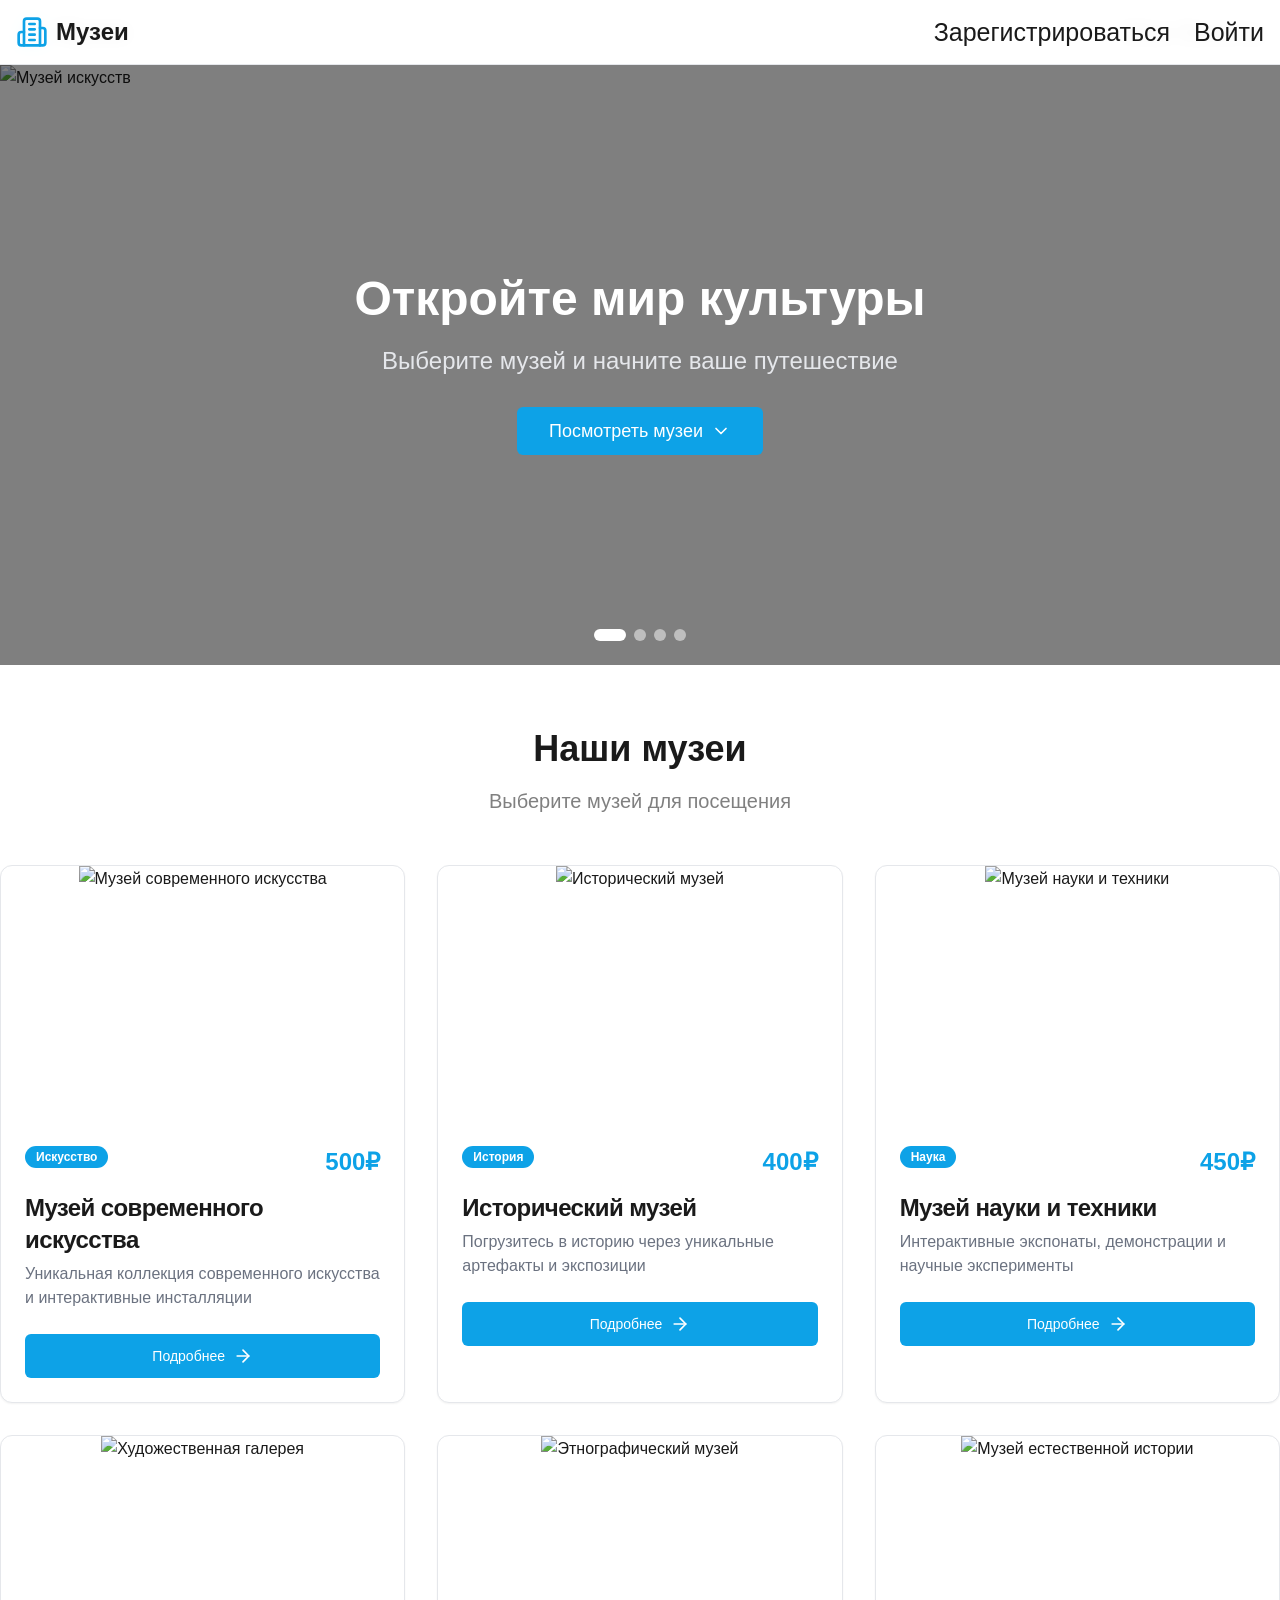
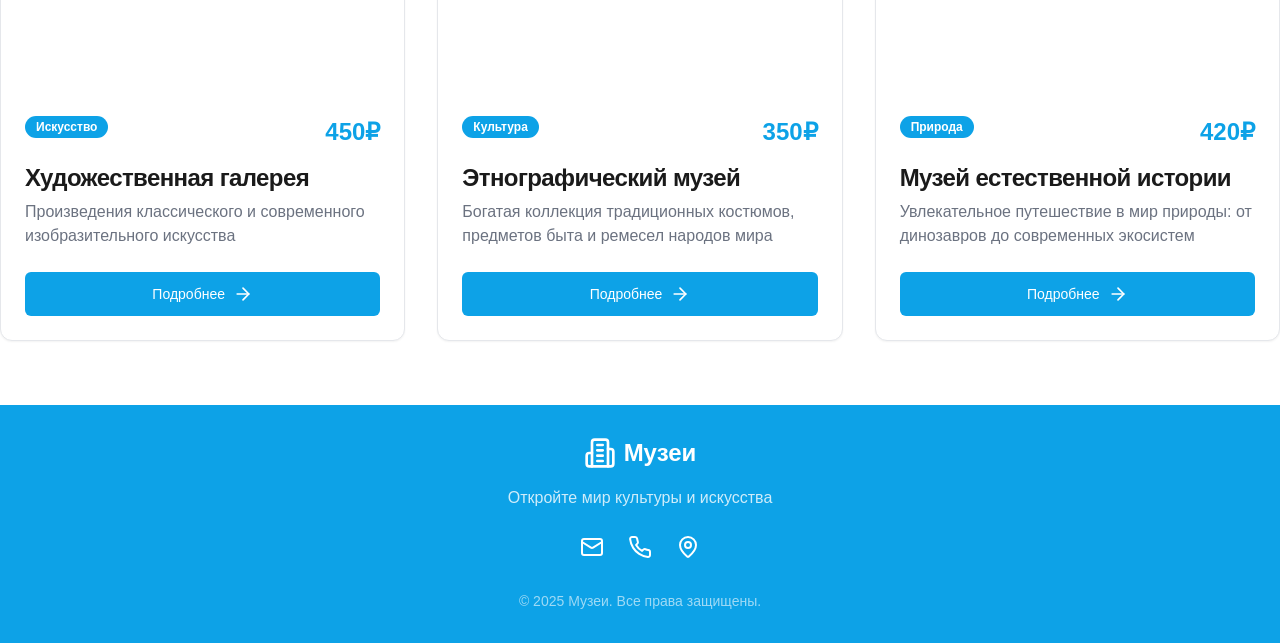
==== frontend/index.html @ 479afe8b "Initial commit - fresh start" ====
<!DOCTYPE html>
<html lang="ru">
<head>
    <meta charset="UTF-8">
    <meta name="viewport" content="width=device-width, initial-scale=1.0">
    <title>Музеи - Откройте мир культуры</title>
    <link rel="stylesheet" type="text/css" href="styles.css">
</head>
<body>
    <header>
        <div class="header-container">
            <div class="logo-container">
                <svg xmlns="http://www.w3.org/2000/svg" width="32" height="32" viewBox="0 0 24 24" fill="none" stroke="currentColor" stroke-width="2" stroke-linecap="round" stroke-linejoin="round" class="lucide lucide-building2 text-primary">
                    <path d="M6 22V4a2 2 0 0 1 2-2h8a2 2 0 0 1 2 2v18Z"></path>
                    <path d="M6 12H4a2 2 0 0 0-2 2v6a2 2 0 0 0 2 2h2"></path>
                    <path d="M18 9h2a2 2 0 0 1 2 2v9a2 2 0 0 1-2 2h-2"></path>
                    <path d="M10 6h4"></path>
                    <path d="M10 10h4"></path>
                    <path d="M10 14h4"></path>
                    <path d="M10 18h4"></path>
                </svg>
                <div class="text-2xl font-bold text-foreground">Музеи</div>
            </div>
            <nav>
                <a href="#" class="text-foreground hover:text-primary transition-colors" style="font-size: 25px;">Мои билеты</a>
            </nav>
        </div>
    </header>

    <header>
        <div class="header-container">
            <div class="logo-container">
                <svg xmlns="http://www.w3.org/2000/svg" width="32" height="32" viewBox="0 0 24 24" fill="none" stroke="currentColor" stroke-width="2" stroke-linecap="round" stroke-linejoin="round" class="lucide lucide-building2 text-primary">
                    <path d="M6 22V4a2 2 0 0 1 2-2h8a2 2 0 0 1 2 2v18Z"></path>
                    <path d="M6 12H4a2 2 0 0 0-2 2v6a2 2 0 0 0 2 2h2"></path>
                    <path d="M18 9h2a2 2 0 0 1 2 2v9a2 2 0 0 1-2 2h-2"></path>
                    <path d="M10 6h4"></path>
                    <path d="M10 10h4"></path>
                    <path d="M10 14h4"></path>
                    <path d="M10 18h4"></path>
                </svg>
                <div class="text-2xl font-bold text-foreground">Музеи</div>
            </div>
            <nav id="auth-nav">
                <a href="#" class="text-foreground hover:text-primary transition-colors" onclick="showAuthModal()" style="font-size: 25px;">Зарегистрироваться</a>
                <a href="#" class="text-foreground hover:text-primary transition-colors" onclick="showAuthModal()" style="font-size: 25px;">Войти</a>
            </nav>
                <nav id="user-nav" style="display: none;">
                <a href="#" class="text-foreground hover:text-primary transition-colors" onclick="showMyTickets()" style="font-size: 25px;">Мои билеты</a>
                <a href="#" class="text-foreground hover:text-primary transition-colors" onclick="logout()" style="font-size: 25px;">Выйти</a>
            </nav>
        </div>
    </header>

    <div id="auth-modal" class="modal">
        <div class="modal-content">
            <div class="auth-tabs">
                <button class="auth-tab active" onclick="switchAuthTab('login')">Войти</button>
                <button class="auth-tab" onclick="switchAuthTab('register')">Регистрация</button>
            </div>
            
            <div id="login-form">
                <div class="form-group">
                    <label>Логин</label>
                    <input type="text" id="login-username" placeholder="Введите ваш логин">
                </div>
                <div class="form-group">
                    <label>Пароль</label>
                    <input type="password" id="login-password" placeholder="Введите ваш пароль">
                </div>
                <div class="form-buttons">
                    <button class="inline-flex items-center justify-center gap-2 whitespace-nowrap font-medium ring-offset-background transition-colors focus-visible:outline-none focus-visible:ring-2 focus-visible:ring-ring focus-visible:ring-offset-2 disabled:pointer-events-none disabled:opacity-50 bg-primary text-primary-foreground hover:bg-primary/90 h-11 rounded-md px-8 w-full" onclick="login()">
                        Войти
                    </button>
                </div>
            </div>
            
            <div id="register-form" style="display: none;">
                <div class="form-group">
                    <label>Логин</label>
                    <input type="text" id="register-username" placeholder="Придумайте логин">
                </div>
                <div class="form-group">
                    <label>Пароль</label>
                    <input type="password" id="register-password" placeholder="Придумайте пароль">
                </div>
                <div class="form-group">
                    <label>Имя</label>
                    <input type="text" id="register-name" placeholder="Ваше имя">
                </div>
                <div class="form-group">
                    <label>Фамилия</label>
                    <input type="text" id="register-surname" placeholder="Ваша фамилия">
                </div>
                <div class="form-group">
                    <label>Телефон</label>
                    <input type="tel" id="register-phone" placeholder="+7 (XXX) XXX-XX-XX">
                </div>
                <div class="form-buttons">
                    <button class="inline-flex items-center justify-center gap-2 whitespace-nowrap font-medium ring-offset-background transition-colors focus-visible:outline-none focus-visible:ring-2 focus-visible:ring-ring focus-visible:ring-offset-2 disabled:pointer-events-none disabled:opacity-50 bg-primary text-primary-foreground hover:bg-primary/90 h-11 rounded-md px-8 w-full" onclick="register()">
                        Зарегистрироваться
                    </button>
                </div>
            </div>
        </div>
    </div>

    <div id="payment-modal" class="modal">
    <div class="modal-content">
        <h3 class="font-semibold tracking-tight text-2xl mb-4">Оплата билетов</h3>
        
        <div class="form-group">
            <label>Номер карты</label>
            <input type="text" id="card-number" placeholder="1234 5678 9012 3456" maxlength="19">
            <div class="field-hint">16 цифр без пробелов</div>
        </div>
        
        <div class="form-row">
            <div class="form-group">
                <label>Срок действия</label>
                <input type="text" id="card-expiry" placeholder="ММ/ГГ" maxlength="5">
                <div class="field-hint">ММ/ГГ</div>
            </div>
            <div class="form-group">
                <label>CVV</label>
                <input type="text" id="card-cvv" placeholder="123" maxlength="4">
                <div class="field-hint">3-4 цифры</div>
            </div>
        </div>
        
        <div class="form-group">
            <label>Имя владельца</label>
            <input type="text" id="card-holder" placeholder="IVAN IVANOV">
            <div class="field-hint">Как на карте</div>
        </div>
        
        
        <div class="form-buttons">
            <button class="payment-button primary" onclick="processPayment()">
            Оплатить <span id="total-price-payment"></span>
            </button>
            <button class="payment-button secondary" onclick="closePaymentModal()">
                Отмена
            </button>
        </div>
    </div>
</div>

<div id="my-tickets-section" class="museum-detail" style="display: none;">
    <div class="museum-detail-header">
        <div class="museum-detail-container">
            <button class="back-button" onclick="closeMyTickets()">
                <svg xmlns="http://www.w3.org/2000/svg" width="20" height="20" viewBox="0 0 24 24" fill="none" stroke="currentColor" stroke-width="2" stroke-linecap="round" stroke-linejoin="round" class="lucide lucide-arrow-left">
                    <path d="m12 19-7-7 7-7"></path>
                    <path d="M19 12H5"></path>
                </svg>
                Назад
            </button>
            <div class="logo-container">
                <svg xmlns="http://www.w3.org/2000/svg" width="32" height="32" viewBox="0 0 24 24" fill="none" stroke="currentColor" stroke-width="2" stroke-linecap="round" stroke-linejoin="round" class="lucide lucide-building2 text-primary">
                    <path d="M6 22V4a2 2 0 0 1 2-2h8a2 2 0 0 1 2 2v18Z"></path>
                    <path d="M6 12H4a2 2 0 0 0-2 2v6a2 2 0 0 0 2 2h2"></path>
                    <path d="M18 9h2a2 2 0 0 1 2 2v9a2 2 0 0 1-2 2h-2"></path>
                    <path d="M10 6h4"></path>
                    <path d="M10 10h4"></path>
                    <path d="M10 14h4"></path>
                    <path d="M10 18h4"></path>
                </svg>
                <div class="text-2xl font-bold text-foreground">Мои билеты</div>
            </div>
            <div style="width: 100px;"></div>
        </div>
    </div>

    <div class="museum-detail-content container">
    <div class="tickets-grid" id="tickets-grid">
    </div>
    
    <div id="no-tickets-message" class="no-tickets" style="display: none;">
        <div class="text-center py-12">
            <svg xmlns="http://www.w3.org/2000/svg" width="64" height="64" viewBox="0 0 24 24" fill="none" stroke="currentColor" stroke-width="1" stroke-linecap="round" stroke-linejoin="round" class="lucide lucide-ticket mx-auto mb-4 text-muted-foreground">
                <path d="M2 9a3 3 0 0 1 0 6v2a2 2 0 0 0 2 2h16a2 2 0 0 0 2-2v-2a3 3 0 0 1 0-6V7a2 2 0 0 0-2-2H4a2 2 0 0 0-2 2Z"></path>
                <path d="M13 5v2"></path>
                <path d="M13 17v2"></path>
                <path d="M13 11v2"></path>
            </svg>
            <h3 class="text-2xl font-bold text-muted-foreground mb-2">У вас пока нет билетов</h3>
            <p class="text-muted-foreground">Купите свой первый билет в разделе "Музеи"</p>
        </div>
    </div>
</div>
</div>

    <section class="hero-section">
        <div class="background-slider">
            <div class="slide active">
                <img src="https://cdn.poehali.dev/projects/7e7c7725-c77f-4448-88a5-a4f85ace8939/files/91a270d3-1185-489d-bbce-0e2a52ce896b.jpg" alt="Музей искусств">
            </div>
            <div class="slide">
                <img src="https://cdn.poehali.dev/projects/7e7c7725-c77f-4448-88a5-a4f85ace8939/files/629ca2c2-81fd-419a-b2e4-63185088c637.jpg" alt="Исторический музей">
            </div>
            <div class="slide">
                <img src="https://cdn.poehali.dev/projects/7e7c7725-c77f-4448-88a5-a4f85ace8939/files/0a851476-2d06-4639-94a8-e569a11c7574.jpg" alt="Музей науки">
            </div>
            <div class="slide">
                <img src="https://cdn.poehali.dev/projects/7e7c7725-c77f-4448-88a5-a4f85ace8939/files/08e35c00-8b7a-426c-8366-025fa7c26fa9.jpg" alt="Современное искусство">
            </div>
        </div>

        <div class="hero-content">
            <h1 class="text-5xl md:text-7xl font-bold mb-6">Откройте мир культуры</h1>
            <p class="text-xl md:text-2xl mb-8 text-gray-200">Выберите музей и начните ваше путешествие</p>
            <button class="inline-flex items-center justify-center gap-2 whitespace-nowrap font-medium ring-offset-background transition-colors focus-visible:outline-none focus-visible:ring-2 focus-visible:ring-ring focus-visible:ring-offset-2 disabled:pointer-events-none disabled:opacity-50 bg-primary text-primary-foreground hover:bg-primary/90 h-11 rounded-md text-lg px-8 py-6">
                Посмотреть музеи
                <svg xmlns="http://www.w3.org/2000/svg" width="20" height="20" viewBox="0 0 24 24" fill="none" stroke="currentColor" stroke-width="2" stroke-linecap="round" stroke-linejoin="round" class="lucide lucide-chevron-down ml-2">
                    <path d="m6 9 6 6 6-6"></path>
                </svg>
            </button>
        </div>

        <div class="slider-indicators">
            <button class="active" aria-label="Фото 1"></button>
            <button aria-label="Фото 2"></button>
            <button aria-label="Фото 3"></button>
            <button aria-label="Фото 4"></button>
        </div>
    </section>

    <section class="museums-section container">
        <h2 class="text-4xl md:text-5xl font-bold mb-4">Наши музеи</h2>
        <p style="text-align: center; font-size: 20px; color: gray;">Выберите музей для посещения</p>
        
        <div class="grid md:grid-cols-2 lg:grid-cols-3 gap-8">
            <div class="rounded-lg border bg-card text-card-foreground shadow-sm overflow-hidden hover:shadow-2xl transition-all duration-300 hover:-translate-y-2 animate-scale-in cursor-pointer" style="animation-delay: 0s;">
                <div class="card-image-container">
                    <img src="https://cdn.poehali.dev/projects/7e7c7725-c77f-4448-88a5-a4f85ace8939/files/91a270d3-1185-489d-bbce-0e2a52ce896b.jpg" alt="Музей современного искусства" class="card-image hover:scale-110">
                </div>
                <div class="flex flex-col space-y-1.5 p-6 card-content">
                    <div class="flex items-start justify-between mb-2">
                        <div class="inline-flex items-center rounded-full border px-2.5 py-0.5 text-xs font-semibold transition-colors focus:outline-none focus:ring-2 focus:ring-ring focus:ring-offset-2 border-transparent category-tag">Искусство</div>
                        <span class="text-2xl font-bold text-primary">500₽</span>
                    </div>
                    <h3 class="font-semibold tracking-tight text-2xl">Музей современного искусства</h3>
                    <p class="text-muted-foreground text-base">Уникальная коллекция современного искусства и интерактивные инсталляции</p>
                </div>
                <div class="flex items-center p-6 pt-0">
                    <button class="inline-flex items-center justify-center gap-2 whitespace-nowrap text-sm font-medium ring-offset-background transition-colors focus-visible:outline-none focus-visible:ring-2 focus-visible:ring-ring focus-visible:ring-offset-2 disabled:pointer-events-none disabled:opacity-50 bg-primary text-primary-foreground hover:bg-primary/90 h-11 rounded-md px-8 w-full" onclick="openMuseumDetail('modern-art')">
                        Подробнее
                        <svg xmlns="http://www.w3.org/2000/svg" width="20" height="20" viewBox="0 0 24 24" fill="none" stroke="currentColor" stroke-width="2" stroke-linecap="round" stroke-linejoin="round" class="lucide lucide-arrow-right ml-2">
                            <path d="M5 12h14"></path>
                            <path d="m12 5 7 7-7 7"></path>
                        </svg>
                    </button>
                </div>
            </div>
            
            <div class="rounded-lg border bg-card text-card-foreground shadow-sm overflow-hidden hover:shadow-2xl transition-all duration-300 hover:-translate-y-2 animate-scale-in cursor-pointer" style="animation-delay: 0.1s;">
                <div class="card-image-container">
                    <img src="https://cdn.poehali.dev/projects/7e7c7725-c77f-4448-88a5-a4f85ace8939/files/629ca2c2-81fd-419a-b2e4-63185088c637.jpg" alt="Исторический музей" class="card-image hover:scale-110">
                </div>
                <div class="flex flex-col space-y-1.5 p-6 card-content">
                    <div class="flex items-start justify-between mb-2">
                        <div class="inline-flex items-center rounded-full border px-2.5 py-0.5 text-xs font-semibold transition-colors focus:outline-none focus:ring-2 focus:ring-ring focus:ring-offset-2 border-transparent category-tag">История</div>
                        <span class="text-2xl font-bold text-primary">400₽</span>
                    </div>
                    <h3 class="font-semibold tracking-tight text-2xl">Исторический музей</h3>
                    <p class="text-muted-foreground text-base">Погрузитесь в историю через уникальные артефакты и экспозиции</p>
                </div>
                <div class="flex items-center p-6 pt-0">
                    <button class="inline-flex items-center justify-center gap-2 whitespace-nowrap text-sm font-medium ring-offset-background transition-colors focus-visible:outline-none focus-visible:ring-2 focus-visible:ring-ring focus-visible:ring-offset-2 disabled:pointer-events-none disabled:opacity-50 bg-primary text-primary-foreground hover:bg-primary/90 h-11 rounded-md px-8 w-full" onclick="openMuseumDetail('history')">
                        Подробнее
                        <svg xmlns="http://www.w3.org/2000/svg" width="20" height="20" viewBox="0 0 24 24" fill="none" stroke="currentColor" stroke-width="2" stroke-linecap="round" stroke-linejoin="round" class="lucide lucide-arrow-right ml-2">
                            <path d="M5 12h14"></path>
                            <path d="m12 5 7 7-7 7"></path>
                        </svg>
                    </button>
                </div>
            </div>
            
            <div class="rounded-lg border bg-card text-card-foreground shadow-sm overflow-hidden hover:shadow-2xl transition-all duration-300 hover:-translate-y-2 animate-scale-in cursor-pointer" style="animation-delay: 0.2s;">
                <div class="card-image-container">
                    <img src="https://cdn.poehali.dev/projects/7e7c7725-c77f-4448-88a5-a4f85ace8939/files/0a851476-2d06-4639-94a8-e569a11c7574.jpg" alt="Музей науки и техники" class="card-image hover:scale-110">
                </div>
                <div class="flex flex-col space-y-1.5 p-6 card-content">
                    <div class="flex items-start justify-between mb-2">
                        <div class="inline-flex items-center rounded-full border px-2.5 py-0.5 text-xs font-semibold transition-colors focus:outline-none focus:ring-2 focus:ring-ring focus:ring-offset-2 border-transparent category-tag">Наука</div>
                        <span class="text-2xl font-bold text-primary">450₽</span>
                    </div>
                    <h3 class="font-semibold tracking-tight text-2xl">Музей науки и техники</h3>
                    <p class="text-muted-foreground text-base">Интерактивные экспонаты, демонстрации и научные эксперименты</p>
                </div>
                <div class="flex items-center p-6 pt-0">
                    <button class="inline-flex items-center justify-center gap-2 whitespace-nowrap text-sm font-medium ring-offset-background transition-colors focus-visible:outline-none focus-visible:ring-2 focus-visible:ring-ring focus-visible:ring-offset-2 disabled:pointer-events-none disabled:opacity-50 bg-primary text-primary-foreground hover:bg-primary/90 h-11 rounded-md px-8 w-full" onclick="openMuseumDetail('science')">
                        Подробнее
                        <svg xmlns="http://www.w3.org/2000/svg" width="20" height="20" viewBox="0 0 24 24" fill="none" stroke="currentColor" stroke-width="2" stroke-linecap="round" stroke-linejoin="round" class="lucide lucide-arrow-right ml-2">
                            <path d="M5 12h14"></path>
                            <path d="m12 5 7 7-7 7"></path>
                        </svg>
                    </button>
                </div>
            </div>

            <div class="rounded-lg border bg-card text-card-foreground shadow-sm overflow-hidden hover:shadow-2xl transition-all duration-300 hover:-translate-y-2 animate-scale-in cursor-pointer" style="animation-delay: 0.3s;">
                <div class="card-image-container">
                    <img src="https://cdn.poehali.dev/projects/7e7c7725-c77f-4448-88a5-a4f85ace8939/files/08e35c00-8b7a-426c-8366-025fa7c26fa9.jpg" alt="Художественная галерея" class="card-image hover:scale-110">
                </div>
                <div class="flex flex-col space-y-1.5 p-6 card-content">
                    <div class="flex items-start justify-between mb-2">
                        <div class="inline-flex items-center rounded-full border px-2.5 py-0.5 text-xs font-semibold transition-colors focus:outline-none focus:ring-2 focus:ring-ring focus:ring-offset-2 border-transparent category-tag">Искусство</div>
                        <span class="text-2xl font-bold text-primary">450₽</span>
                    </div>
                    <h3 class="font-semibold tracking-tight text-2xl">Художественная галерея</h3>
                    <p class="text-muted-foreground text-base">Произведения классического и современного изобразительного искусства</p>
                </div>
                <div class="flex items-center p-6 pt-0">
                    <button class="inline-flex items-center justify-center gap-2 whitespace-nowrap text-sm font-medium ring-offset-background transition-colors focus-visible:outline-none focus-visible:ring-2 focus-visible:ring-ring focus-visible:ring-offset-2 disabled:pointer-events-none disabled:opacity-50 bg-primary text-primary-foreground hover:bg-primary/90 h-11 rounded-md px-8 w-full" onclick="openMuseumDetail('gallery')">
                        Подробнее
                        <svg xmlns="http://www.w3.org/2000/svg" width="20" height="20" viewBox="0 0 24 24" fill="none" stroke="currentColor" stroke-width="2" stroke-linecap="round" stroke-linejoin="round" class="lucide lucide-arrow-right ml-2">
                            <path d="M5 12h14"></path>
                            <path d="m12 5 7 7-7 7"></path>
                        </svg>
                    </button>
                </div>
            </div>

            <div class="rounded-lg border bg-card text-card-foreground shadow-sm overflow-hidden hover:shadow-2xl transition-all duration-300 hover:-translate-y-2 animate-scale-in cursor-pointer" style="animation-delay: 0.4s;">
                <div class="card-image-container">
                    <img src="https://pic.rutubelist.ru/video/b7/80/b7804ad78dd2c46d504049c74436f862.jpg" alt="Этнографический музей" class="card-image hover:scale-110">
                </div>
                <div class="flex flex-col space-y-1.5 p-6 card-content">
                    <div class="flex items-start justify-between mb-2">
                        <div class="inline-flex items-center rounded-full border px-2.5 py-0.5 text-xs font-semibold transition-colors focus:outline-none focus:ring-2 focus:ring-ring focus:ring-offset-2 border-transparent category-tag">Культура</div>
                        <span class="text-2xl font-bold text-primary">350₽</span>
                    </div>
                    <h3 class="font-semibold tracking-tight text-2xl">Этнографический музей</h3>
                    <p class="text-muted-foreground text-base">Богатая коллекция традиционных костюмов, предметов быта и ремесел народов мира</p>
                </div>
                <div class="flex items-center p-6 pt-0">
                    <button class="inline-flex items-center justify-center gap-2 whitespace-nowrap text-sm font-medium ring-offset-background transition-colors focus-visible:outline-none focus-visible:ring-2 focus-visible:ring-ring focus-visible:ring-offset-2 disabled:pointer-events-none disabled:opacity-50 bg-primary text-primary-foreground hover:bg-primary/90 h-11 rounded-md px-8 w-full" onclick="openMuseumDetail('ethno')">
                        Подробнее
                        <svg xmlns="http://www.w3.org/2000/svg" width="20" height="20" viewBox="0 0 24 24" fill="none" stroke="currentColor" stroke-width="2" stroke-linecap="round" stroke-linejoin="round" class="lucide lucide-arrow-right ml-2">
                            <path d="M5 12h14"></path>
                            <path d="m12 5 7 7-7 7"></path>
                        </svg>
                    </button>
                </div>
            </div>

            <div class="rounded-lg border bg-card text-card-foreground shadow-sm overflow-hidden hover:shadow-2xl transition-all duration-300 hover:-translate-y-2 animate-scale-in cursor-pointer" style="animation-delay: 0.5s;">
                <div class="card-image-container">
                    <img src="https://res.klook.com/image/upload/c_fill,w_627,h_470/q_80/w_80,x_15,y_15,g_south_west,l_Klook_water_br_trans_yhcmh3/activities/bjwgmtlezhj76wkid5lq.jpg" alt="Музей естественной истории" class="card-image hover:scale-110">
                </div>
                <div class="flex flex-col space-y-1.5 p-6 card-content">
                    <div class="flex items-start justify-between mb-2">
                        <div class="inline-flex items-center rounded-full border px-2.5 py-0.5 text-xs font-semibold transition-colors focus:outline-none focus:ring-2 focus:ring-ring focus:ring-offset-2 border-transparent category-tag">Природа</div>
                        <span class="text-2xl font-bold text-primary">420₽</span>
                    </div>
                    <h3 class="font-semibold tracking-tight text-2xl">Музей естественной истории</h3>
                    <p class="text-muted-foreground text-base">Увлекательное путешествие в мир природы: от динозавров до современных экосистем</p>
                </div>
                <div class="flex items-center p-6 pt-0">
                    <button class="inline-flex items-center justify-center gap-2 whitespace-nowrap text-sm font-medium ring-offset-background transition-colors focus-visible:outline-none focus-visible:ring-2 focus-visible:ring-ring focus-visible:ring-offset-2 disabled:pointer-events-none disabled:opacity-50 bg-primary text-primary-foreground hover:bg-primary/90 h-11 rounded-md px-8 w-full" onclick="openMuseumDetail('nature')">
                        Подробнее
                        <svg xmlns="http://www.w3.org/2000/svg" width="20" height="20" viewBox="0 0 24 24" fill="none" stroke="currentColor" stroke-width="2" stroke-linecap="round" stroke-linejoin="round" class="lucide lucide-arrow-right ml-2">
                            <path d="M5 12h14"></path>
                            <path d="m12 5 7 7-7 7"></path>
                        </svg>
                    </button>
                </div>
            </div>
        </div>
    </section>

    <footer class="bg-primary text-white py-12">
        <div class="container mx-auto px-4 text-center">
            <div class="flex items-center justify-center gap-2 mb-4">
                <svg xmlns="http://www.w3.org/2000/svg" width="32" height="32" viewBox="0 0 24 24" fill="none" stroke="currentColor" stroke-width="2" stroke-linecap="round" stroke-linejoin="round" class="lucide lucide-building2">
                    <path d="M6 22V4a2 2 0 0 1 2-2h8a2 2 0 0 1 2 2v18Z"></path>
                    <path d="M6 12H4a2 2 0 0 0-2 2v6a2 2 0 0 0 2 2h2"></path>
                    <path d="M18 9h2a2 2 0 0 1 2 2v9a2 2 0 0 1-2 2h-2"></path>
                    <path d="M10 6h4"></path>
                    <path d="M10 10h4"></path>
                    <path d="M10 14h4"></path>
                    <path d="M10 18h4"></path>
                </svg>
                <h3 class="text-2xl font-bold">Музеи</h3>
            </div>
            <p class="text-white/80 mb-6">Откройте мир культуры и искусства</p>
            <div class="flex justify-center gap-6">
                <svg xmlns="http://www.w3.org/2000/svg" width="24" height="24" viewBox="0 0 24 24" fill="none" stroke="currentColor" stroke-width="2" stroke-linecap="round" stroke-linejoin="round" class="lucide lucide-mail cursor-pointer hover:text-white transition-colors">
                    <rect width="20" height="16" x="2" y="4" rx="2"></rect>
                    <path d="m22 7-8.97 5.7a1.94 1.94 0 0 1-2.06 0L2 7"></path>
                </svg>
                <svg xmlns="http://www.w3.org/2000/svg" width="24" height="24" viewBox="0 0 24 24" fill="none" stroke="currentColor" stroke-width="2" stroke-linecap="round" stroke-linejoin="round" class="lucide lucide-phone cursor-pointer hover:text-white transition-colors">
                    <path d="M22 16.92v3a2 2 0 0 1-2.18 2 19.79 19.79 0 0 1-8.63-3.07 19.5 19.5 0 0 1-6-6 19.79 19.79 0 0 1-3.07-8.67A2 2 0 0 1 4.11 2h3a2 2 0 0 1 2 1.72 12.84 12.84 0 0 0 .7 2.81 2 2 0 0 1-.45 2.11L8.09 9.91a16 16 0 0 0 6 6l1.27-1.27a2 2 0 0 1 2.11-.45 12.84 12.84 0 0 0 2.81.7A2 2 0 0 1 22 16.92z"></path>
                </svg>
                <svg xmlns="http://www.w3.org/2000/svg" width="24" height="24" viewBox="0 0 24 24" fill="none" stroke="currentColor" stroke-width="2" stroke-linecap="round" stroke-linejoin="round" class="lucide lucide-map-pin cursor-pointer hover:text-white transition-colors">
                    <path d="M20 10c0 4.993-5.539 10.193-7.399 11.799a1 1 0 0 1-1.202 0C9.539 20.193 4 14.993 4 10a8 8 0 0 1 16 0"></path>
                    <circle cx="12" cy="10" r="3"></circle>
                </svg>
            </div>
            <p class="mt-8 text-sm text-white/60">© 2025 Музеи. Все права защищены.</p>
        </div>
    </footer>

    <div id="museum-detail" class="museum-detail">
        <div class="museum-detail-header">
            <div class="museum-detail-container">
                <button class="back-button" onclick="closeMuseumDetail()">
                    <svg xmlns="http://www.w3.org/2000/svg" width="20" height="20" viewBox="0 0 24 24" fill="none" stroke="currentColor" stroke-width="2" stroke-linecap="round" stroke-linejoin="round" class="lucide lucide-arrow-left">
                        <path d="m12 19-7-7 7-7"></path>
                        <path d="M19 12H5"></path>
                    </svg>
                    Назад
                </button>
                <div class="logo-container">
                    <svg xmlns="http://www.w3.org/2000/svg" width="32" height="32" viewBox="0 0 24 24" fill="none" stroke="currentColor" stroke-width="2" stroke-linecap="round" stroke-linejoin="round" class="lucide lucide-building2 text-primary">
                        <path d="M6 22V4a2 2 0 0 1 2-2h8a2 2 0 0 1 2 2v18Z"></path>
                        <path d="M6 12H4a2 2 0 0 0-2 2v6a2 2 0 0 0 2 2h2"></path>
                        <path d="M18 9h2a2 2 0 0 1 2 2v9a2 2 0 0 1-2 2h-2"></path>
                        <path d="M10 6h4"></path>
                        <path d="M10 10h4"></path>
                        <path d="M10 14h4"></path>
                        <path d="M10 18h4"></path>
                    </svg>
                    <div class="text-2xl font-bold text-foreground">Музеи</div>
                </div>
                <div style="width: 100px;"></div>
            </div>
        </div>

        <div class="museum-detail-content container">
            <div class="museum-layout">
                <div class="gallery-container">
                    <div class="main-image-container">
                        <img src="https://cdn.poehali.dev/projects/7e7c7725-c77f-4448-88a5-a4f85ace8939/files/91a270d3-1185-489d-bbce-0e2a52ce896b.jpg" alt="Главное изображение музея" class="main-image" id="main-image">
                        
                        <button class="gallery-nav gallery-prev" onclick="prevImage()">
                            <svg xmlns="http://www.w3.org/2000/svg" width="24" height="24" viewBox="0 0 24 24" fill="none" stroke="currentColor" stroke-width="2" stroke-linecap="round" stroke-linejoin="round" class="lucide lucide-chevron-left">
                                <path d="m15 18-6-6 6-6"></path>
                            </svg>
                        </button>
                        <button class="gallery-nav gallery-next" onclick="nextImage()">
                            <svg xmlns="http://www.w3.org/2000/svg" width="24" height="24" viewBox="0 0 24 24" fill="none" stroke="currentColor" stroke-width="2" stroke-linecap="round" stroke-linejoin="round" class="lucide lucide-chevron-right">
                                <path d="m9 18 6-6-6-6"></path>
                            </svg>
                        </button>
                    </div>
                    
                    <div style="margin: 10px;" class="grid grid-cols-3 gap-4" id="thumbnail-container">
                        <button onclick="showImage(0)" class="relative h-32 rounded-lg overflow-hidden transition-all ring-4 ring-primary">
                            <img src="https://cdn.poehali.dev/projects/7e7c7725-c77f-4448-88a5-a4f85ace8939/files/91a270d3-1185-489d-bbce-0e2a52ce896b.jpg" alt="Музей современного искусства 1" class="w-full h-full object-cover">
                        </button>
                        <button onclick="showImage(1)" class="relative h-32 rounded-lg overflow-hidden transition-all opacity-70 hover:opacity-100">
                            <img src="https://static.vmuzey.com/museum/425973144691234/275b0bd844136fa3-w820-h440.jpg" alt="Музей современного искусства 2" class="w-full h-full object-cover">
                        </button>
                        <button onclick="showImage(2)" class="relative h-32 rounded-lg overflow-hidden transition-all opacity-70 hover:opacity-100">
                            <img src="https://cdn.poehali.dev/projects/7e7c7725-c77f-4448-88a5-a4f85ace8939/files/0a851476-2d06-4639-94a8-e569a11c7574.jpg" alt="Музей современного искусства 3" class="w-full h-full object-cover">
                        </button>
                    </div>
                </div>

                <div class="description-container">
                    <div class="museum-description">
                        <div class="inline-flex items-center rounded-full border px-2.5 py-0.5 text-xs font-semibold transition-colors focus:outline-none focus:ring-2 focus:ring-ring focus:ring-offset-2 border-transparent category-tag">Искусство</div>
                        <h1 class="text-4xl font-bold mb-4">Музей современного искусства</h1>
                        <p class="text-xl text-muted-foreground mb-6">Уникальная коллекция современного искусства и интерактивные инсталляции</p>
                        <p class="text-lg leading-relaxed">Один из крупнейших музеев современного искусства в регионе. Здесь представлены работы ведущих художников XX и XXI века, включая живопись, скульптуру, инсталляции и медиа-арт. Музей регулярно проводит временные выставки, мастер-классы и образовательные программы.</p>
                        <p class="text-lg leading-relaxed">Основанный в 1995 году, музей стал важным центром культурной жизни города. В его постоянной коллекции представлено более 5000 произведений искусства, включая работы как российских, так и зарубежных художников.</p>
                    </div>

                    <div class="museum-details">
                        <div class="detail-item num1">

                            <div class="detail-item">
                                <svg xmlns="http://www.w3.org/2000/svg" width="24" height="24" viewBox="0 0 24 24" fill="none" stroke="currentColor" stroke-width="2" stroke-linecap="round" stroke-linejoin="round" class="lucide lucide-clock text-primary">
            <circle cx="12" cy="12" r="10"></circle>
            <polyline points="12 6 12 12 16 14"></polyline>
                                </svg>
                                <div>
                                    <p class="font-semibold">Режим работы</p>
                                    <p class="text-muted-foreground">Вт-Вс 10:00-20:00</p>
                                </div>
                            </div>
                            <div class="detail-item">
                                <svg xmlns="http://www.w3.org/2000/svg" width="24" height="24" viewBox="0 0 24 24" fill="none" stroke="currentColor" stroke-width="2" stroke-linecap="round" stroke-linejoin="round" class="lucide lucide-map-pin text-primary">
                                    <path d="M20 10c0 4.993-5.539 10.193-7.399 11.799a1 1 0 0 1-1.202 0C9.539 20.193 4 14.993 4 10a8 8 0 0 1 16 0"></path>
                                    <circle cx="12" cy="10" r="3"></circle>
                                </svg>
                                <div>
                                    <p class="font-semibold">Адрес</p>
                                    <p class="text-muted-foreground">ул. Искусств, д. 10</p>
                                </div>
                            </div>
                            <div class="detail-item">
                                <svg xmlns="http://www.w3.org/2000/svg" width="24" height="24" viewBox="0 0 24 24" fill="none" stroke="currentColor" stroke-width="2" stroke-linecap="round" stroke-linejoin="round" class="lucide lucide-ticket text-primary">
                                    <path d="M2 9a3 3 0 0 1 0 6v2a2 2 0 0 0 2 2h16a2 2 0 0 0 2-2v-2a3 3 0 0 1 0-6V7a2 2 0 0 0-2-2H4a2 2 0 0 0-2 2Z"></path>
                                    <path d="M13 5v2"></path>
                                    <path d="M13 17v2"></path>
                                    <path d="M13 11v2"></path>
                                </svg>
                                <div>
                                    <p class="font-semibold">Стоимость билета</p>
                                    <p class="text-2xl font-bold text-primary">500₽</p>
                                </div>
                            </div>
                        </div>
                        <div class="num2" style="border-bottom: none; justify-content: center; margin-top: 1rem;">
                            <button class="inline-flex items-center justify-center gap-2 whitespace-nowrap font-medium ring-offset-background transition-colors focus-visible:outline-none focus-visible:ring-2 focus-visible:ring-ring focus-visible:ring-offset-2 disabled:pointer-events-none disabled:opacity-50 bg-primary text-primary-foreground hover:bg-primary/90 h-11 rounded-md text-lg px-8 py-6" 
                                    onclick="scrollToTicketSection()">
                                Купить билеты
                                <svg xmlns="http://www.w3.org/2000/svg" width="20" height="20" viewBox="0 0 24 24" fill="none" stroke="currentColor" stroke-width="2" stroke-linecap="round" stroke-linejoin="round" class="lucide lucide-chevron-down ml-2">
                                    <path d="m6 9 6 6 6-6"></path>
                                </svg>
                            </button>
                        </div>
                    </div>
                </div>
            </div>

<div class="ticket-section">
    <div id="ticket-buy-section" class="ticket-card">
        <div class="ticket-header">
            <h3 class="font-semibold tracking-tight text-3xl">Купить билеты</h3>
            <p class="text-muted-foreground text-base">Выберите дату и количество билетов</p>
        </div>
        <div class="ticket-body">
            <div class="ticket-controls">
                <div class="date-picker">
                    <label class="font-medium peer-disabled:cursor-not-allowed peer-disabled:opacity-70 text-base"><h3 style="text-align: center; margin-bottom: 5px;">Дата и время посещения</h3></label>
                    <button class="date-button w-full justify-start text-left font-normal h-12">
                        <svg xmlns="http://www.w3.org/2000/svg" width="20" height="20" viewBox="0 0 24 24" fill="none" stroke="currentColor" stroke-width="2" stroke-linecap="round" stroke-linejoin="round" class="lucide lucide-calendar mr-2">
                            <path d="M8 2v4"></path>
                            <path d="M16 2v4"></path>
                            <rect width="18" height="18" x="3" y="4" rx="2"></rect>
                            <path d="M3 10h18"></path>
                        </svg>
                        Выберите дату и время
                    </button>
                    
                    <div class="date-slots-wrapper">
                        <button class="scroll-btn left" onclick="scrollDates(-1)">
                            <svg xmlns="http://www.w3.org/2000/svg" width="20" height="20" viewBox="0 0 24 24" fill="none" stroke="currentColor" stroke-width="2" stroke-linecap="round" stroke-linejoin="round">
                                <path d="m15 18-6-6 6-6"></path>
                            </svg>
                        </button>
                        
                        <div class="date-slots-container" id="date-slots-container">
                        </div>
                        
                        <button class="scroll-btn right" onclick="scrollDates(1)">
                            <svg xmlns="http://www.w3.org/2000/svg" width="20" height="20" viewBox="0 0 24 24" fill="none" stroke="currentColor" stroke-width="2" stroke-linecap="round" stroke-linejoin="round">
                                <path d="m9 18 6-6-6-6"></path>
                            </svg>
                        </button>
                    </div>
                </div>                        
                
                <div class="top">
                    <div class="ticket-quantity">
                        <label class="font-medium peer-disabled:cursor-not-allowed peer-disabled:opacity-70 text-base" for="tickets"><h3 style="text-align: center; margin-bottom: 5px;">Количество билетов и Категории</h3></label>
                        <div class="quantity-controls">
                            <button class="quantity-button" onclick="decreaseTickets()">
                                <svg xmlns="http://www.w3.org/2000/svg" width="20" height="20" viewBox="0 0 24 24" fill="none" stroke="currentColor" stroke-width="2" stroke-linecap="round" stroke-linejoin="round" class="lucide lucide-minus">
                                    <path d="M5 12h14"></path>
                                </svg>
                            </button>
                            <input type="text" class="quantity-input" id="tickets" min="1" value="1" disabled onchange="updateTotal()">
                            <button class="quantity-button" onclick="increaseTickets()">
                                <svg xmlns="http://www.w3.org/2000/svg" width="20" height="20" viewBox="0 0 24 24" fill="none" stroke="currentColor" stroke-width="2" stroke-linecap="round" stroke-linejoin="round" class="lucide lucide-plus">
                                    <path d="M5 12h14"></path>
                                    <path d="M12 5v14"></path>
                                </svg>
                            </button>
                        </div>
                    </div>

                    <div id="ticket-categories-container" class="ticket-categories-container">
                    </div>
                </div>
            </div>



            
            <div class="ticket-summary1">
                <h3 style="text-align: center; margin-bottom: 5px;">Итог к оплате</h3>
                <div class="ticket-summary2">
                    
                    <div id="ticket-details-container">
                    </div>
                    <div class="summary-row summary-total">
                        <span class="font-bold text-xl">Итого:</span>
                        <span class="font-bold text-primary text-xl" id="total-price">500₽</span>
                    </div>
                    <button class="buy-button" onclick="buyTickets()">
                        <svg xmlns="http://www.w3.org/2000/svg" width="24" height="24" viewBox="0 0 24 24" fill="none" stroke="currentColor" stroke-width="2" stroke-linecap="round" stroke-linejoin="round" class="lucide lucide-ticket mr-2">
                            <path d="M2 9a3 3 0 0 1 0 6v2a2 2 0 0 0 2 2h16a2 2 0 0 0 2-2v-2a3 3 0 0 1 0-6V7a2 2 0 0 0-2-2H4a2 2 0 0 0-2 2Z"></path>
                            <path d="M13 5v2"></path>
                            <path d="M13 17v2"></path>
                            <path d="M13 11v2"></path>
                        </svg>
                        Купить билеты
                    </button>
                </div>
            </div>
        </div>
        
    </div>
<div id="ticket-auth-required" style="display: none;">
    <div class="ticket-auth-message">
        <h3>Чтобы купить билет, необходимо зарегистрироваться или войти</h3>
        <p>После регистрации вы сможете выбрать дату и время посещения, а также оплатить билет онлайн.</p>
        <div class="auth-buttons">
            <button class="auth-button primary" onclick="showAuthModal()">Зарегистрироваться</button>
            <button class="auth-button secondary" onclick="switchAuthTab('login'); showAuthModal();">Войти</button>
        </div>
    </div>
</div>
</div>
        </div>
    </div>

<script src="https://cdn.jsdelivr.net/npm/qrcode@1.5.3/build/qrcode.min.js"></script>
<script src="https://html2canvas.hertzen.com/dist/html2canvas.min.js"></script>
<script src="https://cdn.jsdelivr.net/npm/qrcode@1.5.3/build/qrcode.min.js"></script>
<script src="script.js"></script>


<script src="https://cdnjs.cloudflare.com/ajax/libs/html2canvas/1.4.1/html2canvas.min.js"></script>

</body>
</html>
---- frontend/styles.css ----
:root {
--primary: #0da2e7;
--primary-foreground: #ffffff;
--secondary: #f0f9ff;
--secondary-foreground: #1a1a1a;
--muted-foreground: #6b7280;
--card: #ffffff;
--card-foreground: #1a1a1a;
--border: #e5e7eb;
--background: #ffffff;
--foreground: #1a1a1a;
}
* {
margin: 0;
padding: 0;
box-sizing: border-box;
font-family: 'Inter', -apple-system, BlinkMacSystemFont, 'Segoe UI', Roboto, sans-serif;
}
body {
background-color: var(--background);
color: var(--foreground);
line-height: 1.6;
}
.container {
max-width: 1400px;
margin: 0 auto;
padding: 0 1rem;
}
header {
height: 65.09px;
display: flex;
align-items: center;
justify-content: space-between;
position: fixed;
top: 0;
left: 0;
right: 0;
background-color: rgba(255, 255, 255, 0.95);
backdrop-filter: blur(8px);
z-index: 50;
border-bottom: 1px solid var(--border);
}
.header-container {
max-width: 1400px;
margin: 0 auto;
width: 100%;
display: flex;
align-items: center;
justify-content: space-between;
padding: 0 1rem;
}
.logo-container {
display: flex;
align-items: center;
gap: 0.5rem;
}
.text-2xl {
font-size: 1.5rem;
line-height: 2rem;
}
.font-bold {
font-weight: 700;
}
.text-foreground {
color: var(--foreground);
}
.text-primary {
color: var(--primary);
}
nav {
display: flex;
gap: 1.5rem;
}
nav a {
text-decoration: none;
color: var(--foreground);
transition: color 0.3s;
}
nav a:hover {
color: var(--primary);
}
.hero-section {
position: relative;
width: 100%;
height: 600px;
margin-top: 65.09px;
overflow: hidden;
}
.background-slider {
position: absolute;
top: 0;
left: 0;
width: 100%;
height: 100%;
}
.slide {
position: absolute;
top: 0;
left: 0;
width: 100%;
height: 100%;
opacity: 0;
transition: opacity 1s ease-in-out;
}
.slide.active {
opacity: 1;
}
.slide img {
width: 100%;
height: 100%;
object-fit: cover;
object-position: center 30%;
pointer-events: none;
-webkit-user-select: none;
-moz-user-select: none;
-ms-user-select: none;
user-select: none;
-webkit-user-drag: none;
}
.hero-content {
position: absolute;
top: 0;
left: 0;
width: 100%;
height: 100%;
display: flex;
flex-direction: column;
justify-content: center;
align-items: center;
text-align: center;
color: white;
z-index: 10;
background: rgba(0, 0, 0, 0.5);
padding: 0 2rem;
}
.text-5xl {
font-size: 3.5rem;
line-height: 1.1;
max-width: 900px;
margin: 0 auto;
}
.text-7xl {
font-size: 5rem;
line-height: 1.1;
max-width: 900px;
margin: 0 auto;
}
.mb-6 {
margin-bottom: 1.5rem;
}
.mb-8 {
margin-bottom: 2rem;
}
.text-xl {
font-size: 1.5rem;
line-height: 1.75rem;
max-width: 700px;
}
.text-2xl {
font-size: 1.5rem;
line-height: 2rem;
}
.text-gray-200 {
color: rgba(229, 231, 235, 1);
}
button {
display: inline-flex;
align-items: center;
justify-content: center;
gap: 0.5rem;
white-space: nowrap;
font-weight: 500;
transition: all 0.3s;
outline: none;
border: none;
cursor: pointer;
}
.bg-primary {
background-color: var(--primary);
}
.text-primary-foreground {
color: var(--primary-foreground);
}
.h-11 {
height: 2.75rem;
}
.rounded-md {
border-radius: 0.375rem;
}
.text-lg {
font-size: 1.125rem;
line-height: 1.75rem;
}
.px-8 {
padding-left: 2rem;
padding-right: 2rem;
}
.py-6 {
padding-top: 1.5rem;
padding-bottom: 1.5rem;
}
.hover\:bg-primary\/90:hover {
background-color: rgba(13, 162, 231, 0.9);
}
.slider-indicators {
position: absolute;
bottom: 1.5rem;
left: 50%;
transform: translateX(-50%);
z-index: 20;
display: flex;
gap: 0.5rem;
}
.slider-indicators button {
width: 0.75rem;
height: 0.75rem;
border-radius: 9999px;
transition: all 0.3s;
background-color: rgba(255, 255, 255, 0.5);
border: none;
cursor: pointer;
}
.slider-indicators button:hover {
background-color: rgba(255, 255, 255, 0.7);
}
.slider-indicators button.active {
width: 2rem;
background-color: rgba(255, 255, 255, 1);
}
.museums-section {
padding: 4rem 0;
text-align: center;
}
.text-4xl {
font-size: 2.25rem;
line-height: 2.5rem;
}
.text-5xl {
font-size: 3rem;
line-height: 1;
}
.mb-4 {
margin-bottom: 1rem;
}
.text-muted-foreground {
color: var(--muted-foreground);
}
.grid {
display: grid;
gap: 2rem;
margin-top: 3rem;
}
.md\:grid-cols-2 {
grid-template-columns: repeat(2, minmax(0, 1fr));
}
.lg\:grid-cols-3 {
grid-template-columns: repeat(3, minmax(0, 1fr));
}
.gap-8 {
gap: 2rem;
}
.rounded-lg {
border-radius: 12px;
}
.border {
border: 1px solid var(--border);
}
.bg-card {
background-color: var(--card);
}
.text-card-foreground {
color: var(--card-foreground);
}
.shadow-sm {
box-shadow: 0 1px 2px 0 rgba(0, 0, 0, 0.05);
}
.overflow-hidden {
overflow: hidden;
}
.hover\:shadow-2xl:hover {
box-shadow: 0 25px 50px -12px rgba(0, 0, 0, 0.15);
}
.transition-all {
transition: all 0.3s;
}
.duration-300 {
transition-duration: 300ms;
}
.hover\:-translate-y-2:hover {
transform: translateY(-0.5rem);
}
.cursor-pointer {
cursor: pointer;
}
.h-64 {
height: 16rem;
}
.card-image-container {
height: 16rem;
overflow: hidden;
position: relative;
}
.card-image {
width: 100%;
height: 100%;
object-fit: cover;
object-position: center;
transition: transform 0.5s;
}
.hover\:scale-110:hover {
transform: scale(1.1);
}
.flex {
display: flex;
}
.flex-col {
flex-direction: column;
}
.space-y-1\.5 > :not([hidden]) ~ :not([hidden]) {
--tw-space-y-reverse: 0;
margin-top: calc(0.375rem * calc(1 - var(--tw-space-y-reverse)));
margin-bottom: calc(0.375rem * var(--tw-space-y-reverse));
}
.p-6 {
padding: 1.5rem;
}
.items-start {
align-items: flex-start;
}
.justify-between {
justify-content: space-between;
}
.mb-2 {
margin-bottom: 0.5rem;
}
.inline-flex {
display: inline-flex;
}
.items-center {
align-items: center;
}
.rounded-full {
border-radius: 9999px;
}
.px-2\.5 {
padding-left: 0.625rem;
padding-right: 0.625rem;
}
.py-0\.5 {
padding-top: 0.125rem;
padding-bottom: 0.125rem;
}
.text-xs {
font-size: 0.75rem;
line-height: 1rem;
}
.font-semibold {
font-weight: 600;
}
.border-transparent {
border-color: transparent;
}
.category-tag {
background-color: #0da2e7 !important;
color: white !important;
}
.category-tag:hover {
background-color: #0b8bc7 !important;
}
.bg-secondary {
background-color: var(--secondary);
}
.text-secondary-foreground {
color: var(--secondary-foreground);
}
.hover\:bg-secondary\/80:hover {
background-color: rgba(240, 249, 255, 0.8);
}
.tracking-tight {
letter-spacing: -0.025em;
}
.text-base {
font-size: 1rem;
line-height: 1.5rem;
text-align: left;
}
.pt-0 {
padding-top: 0;
}
.w-full {
width: 100%;
}
.text-sm {
font-size: 0.875rem;
line-height: 1.25rem;
}
.card-content {
text-align: left;
}
.card-content h3 {
text-align: left;
}
@keyframes scale-in {
from {
opacity: 0;
transform: scale(0.9);
}
to {
opacity: 1;
transform: scale(1);
}
}
footer {
background-color: var(--primary);
color: white;
padding: 2rem 0;
}
.text-center {
text-align: center;
}
.justify-center {
justify-content: center;
}
.gap-2 {
gap: 0.5rem;
}
.mb-4 {
margin-bottom: 1rem;
}
.text-white {
color: white;
}
.text-white\/80 {
color: rgba(255, 255, 255, 0.8);
}
.mb-6 {
margin-bottom: 1.5rem;
}
.gap-6 {
gap: 1.5rem;
}
.cursor-pointer {
cursor: pointer;
}
.hover\:text-white:hover {
color: white;
}
.transition-colors {
transition: color 0.3s;
}
.mt-8 {
margin-top: 2rem;
}
.text-sm {
font-size: 0.875rem;
line-height: 1.25rem;
}
.text-white\/60 {
color: rgba(255, 255, 255, 0.6);
}
.museum-detail {
display: none;
position: fixed;
top: 0;
left: 0;
width: 100%;
height: 100%;
background: white;
z-index: 100;
overflow-y: auto;
}
.museum-detail-header {
height: 65.09px;
display: flex;
align-items: center;
justify-content: space-between;
position: fixed;
top: 0;
left: 0;
right: 0;
background-color: rgba(255, 255, 255, 0.95);
backdrop-filter: blur(8px);
z-index: 50;
border-bottom: 1px solid var(--border);
padding: 0 1rem;
}
.museum-detail-container {
max-width: 1400px;
margin: 0 auto;
width: 100%;
display: flex;
align-items: center;
justify-content: space-between;
}
.back-button {
justify-content: center;
white-space: nowrap;
border-radius: 0.375rem;
font-size: 0.875rem;
font-weight: 500;
transition: all 0.3s;
height: 2.5rem;
padding: 0 1rem;
display: flex;
align-items: center;
gap: 0.5rem;
background: transparent;
border: none;
cursor: pointer;
}
.back-button:hover {
background-color: var(--secondary);
}
.museum-detail-content {
margin-top: 65.09px;
padding: 2rem 1rem;
}
.museum-layout {
display: grid;
grid-template-columns: 1fr 1fr;
gap: 3rem;
margin-bottom: 3rem;
}
.gallery-container {
display: flex;
flex-direction: column;
gap: 1px;
}
.main-image-container {
position: relative;
width: 100%;
height: 500px;
border-radius: 12px;
overflow: hidden;
}
.main-image {
width: 100%;
height: 100%;
object-fit: cover;
}
.gallery-nav {
position: absolute;
top: 50%;
transform: translateY(-50%);
background: rgba(255, 255, 255, 0.8);
color: var(--primary);
padding: 0.75rem;
border-radius: 50%;
transition: all 0.3s;
border: none;
cursor: pointer;
box-shadow: 0 4px 6px rgba(0, 0, 0, 0.1);
z-index: 10;
}
.gallery-nav:hover {
background: white;
}
.gallery-prev {
left: 1rem;
}
.gallery-next {
right: 1rem;
}
.grid-cols-3 {
grid-template-columns: repeat(3, minmax(0, 1fr));
}
.gap-4 {
gap: 1rem;
}
.relative {
position: relative;
}
.h-32 {
height: 8rem;
}
.object-cover {
object-fit: cover;
}
.ring-4 {
box-shadow: 0 0 0 4px;
}
.ring-primary {
box-shadow: 0 0 0 4px var(--primary);
}
.opacity-70 {
opacity: 0.7;
}
.hover\:opacity-100:hover {
opacity: 1;
}
.description-container {
display: flex;
flex-direction: column;
gap: 1.5rem;
}
.museum-description h1 {
font-size: 2.25rem;
font-weight: 700;
margin-bottom: 1rem;
}
.museum-description p {
margin-bottom: 1rem;
font-size: 1.125rem;
line-height: 1.7;
}
.museum-details {
background: var(--secondary);
border-radius: 12px;
padding: 1.5rem;
display: flex;
justify-content: space-between;
}
.num1{
display: flex;
flex-direction: column;
align-items: flex-start;
}
.num2{
width: 50%;
display: flex;
flex-direction: column;
align-items: center;
justify-content: center;
}
.but1{
width: 150px;
height: 150px;
border-radius: 100%;
}
.detail-item {
display: flex;
gap: 0.75rem;
}
.detail-item:last-child {
margin-bottom: 0;
}
.detail-item svg {
color: var(--primary);
}
.ticket-section {
display: flex;
justify-content: center;
}
.ticket-card {
display: flex;
justify-content: center;
flex-direction: column;
border-radius: 12px;
border: 1px solid var(--border);
background: var(--card);
color: var(--card-foreground);
box-shadow: 0 1px 2px 0 rgba(0, 0, 0, 0.05);
padding: 1rem;
max-width: 1500px;
}
.ticket-header {
margin-bottom: 1.5rem;
text-align: center;
}
.ticket-body {
display: flex;
flex-direction: row;
gap: 1rem;
}
.ticket-controls {
display: flex;
flex-direction: row;
gap: 3rem;
}
.date-picker {
display: flex;
flex-direction: column;
gap: 0.5rem;
width: 419px;
}
.date-button {
display: inline-flex;
align-items: center;
gap: 0.5rem;
padding: 1rem;
border: 1px solid var(--border);
border-radius: 0.375rem;
background-color: var(--background);
cursor: pointer;
transition: all 0.3s;
width: 100%;
}
.date-button:hover {
background-color: var(--secondary);
}
.ticket-quantity {
display: flex;
flex-direction: column;
gap: 0.5rem;
}
.quantity-controls {
display: flex;
align-items: center;
gap: 1rem;
}
.quantity-button {
display: inline-flex;
align-items: center;
justify-content: center;
width: 3rem;
height: 3rem;
border: 1px solid var(--border);
border-radius: 0.375rem;
background-color: var(--background);
cursor: pointer;
transition: all 0.3s;
}
.quantity-button:hover {
background-color: var(--secondary);
}
.quantity-input {
flex: 1;
text-align: center;
padding: 1rem;
border: 1px solid var(--border);
border-radius: 0.375rem;
font-size: 1.25rem;
font-weight: 600;
width: 100px;
}
.ticket-summary1 {
display: flex;
flex-direction: column;
}
.ticket-summary2 {
background: var(--secondary);
border-radius: 12px;
padding: 1.5rem;
display: flex;
flex-direction: column;
gap: 1rem;
}
.summary-row {
display: flex;
justify-content: space-between;
}
.summary-total {
border-top: 1px solid var(--border);
padding-top: 1rem;
margin-top: 0.5rem;
}
.buy-button {
display: inline-flex;
align-items: center;
justify-content: center;
gap: 0.5rem;
padding: 1.25rem 2rem;
background-color: var(--primary);
color: white;
border: none;
border-radius: 0.375rem;
font-size: 1.125rem;
font-weight: 600;
cursor: pointer;
transition: all 0.3s;
height: auto;
width: 100%;
margin-top: 1rem;
}
.buy-button:hover {
background-color: #0b8bc7;
}
.calendar {
display: none;
position: absolute;
top: 100%;
left: 0;
width: 100%;
background: white;
border: 1px solid var(--border);
border-radius: 0.375rem;
box-shadow: 0 10px 25px rgba(0, 0, 0, 0.1);
z-index: 10;
padding: 1rem;
}
.calendar-header {
display: flex;
justify-content: space-between;
align-items: center;
margin-bottom: 1rem;
}
.calendar-grid {
display: grid;
grid-template-columns: repeat(7, 1fr);
gap: 0.5rem;
}
.calendar-day {
display: flex;
align-items: center;
justify-content: center;
height: 2.5rem;
border-radius: 0.375rem;
cursor: pointer;
transition: all 0.3s;
}
.calendar-day:hover {
background-color: var(--secondary);
}
.calendar-day.selected {
background-color: var(--primary);
color: white;
}
@media (max-width: 768px) {
.text-5xl {
font-size: 2.5rem;
}
.text-7xl {
font-size: 3.5rem;
}
.text-xl {
font-size: 1.25rem;
}
.text-2xl {
font-size: 1.25rem;
}
.md\:grid-cols-2 {
grid-template-columns: 1fr;
}
.hero-section {
height: 500px;
}
.museums-section .container {
padding: 0 1.5rem;
}
.grid {
gap: 1.5rem;
}
.museum-layout {
grid-template-columns: 1fr;
gap: 2rem;
}
.main-image-container {
height: 400px;
}
.h-32 {
height: 6rem;
}
}
@media (max-width: 640px) {
.text-4xl {
font-size: 1.875rem;
}
.text-5xl {
font-size: 2rem;
}
.hero-section {
height: 400px;
}
nav {
gap: 1rem;
}
.museums-section .container {
padding: 0 1rem;
}
.main-image-container {
height: 300px;
}
.h-32 {
height: 5rem;
}
}
.museum-description .text-lg {
white-space: pre-line;
}
#thumbnail-container button {
transition: all 0.3s ease;
}
#thumbnail-container button:hover {
transform: scale(1.05);
}
.museum-description .text-lg {
white-space: pre-line;
}
#thumbnail-container button {
transition: all 0.3s ease;
}
#thumbnail-container button:hover {
transform: scale(1.05);
}
.date-slots-wrapper {
position: relative;
margin-bottom: 1.5rem;
}
.date-slots-container {
display: flex;
gap: 1rem;
overflow-x: auto;
padding: 1rem 0;
scroll-behavior: smooth;
border: 2px solid #f1f2f4;
text-align: center;
}
.date-slots-container::-webkit-scrollbar {
display: none;
}
.date-slot {
min-width: 200px;
border: 1px solid var(--border);
border-radius: 12px;
padding: 1rem;
background: var(--card);
}
.date-text {
font-weight: 600;
margin-bottom: 0.75rem;
text-align: center;
font-size: 1.1rem;
}
.time-slots {
display: flex;
flex-direction: column;
gap: 0.5rem;
}
.time-slot {
border: 1px solid var(--border);
border-radius: 8px;
padding: 0.75rem;
cursor: pointer;
transition: all 0.3s;
text-align: center;
}
.time-slot:hover {
border-color: var(--primary);
background: var(--secondary);
}
.time-slot.selected {
border-color: var(--primary);
background: var(--primary);
color: white;
}
.time-text {
font-weight: 500;
margin-bottom: 0.25rem;
}
.tickets-available {
font-size: 0.8rem;
opacity: 0.7;
}
.time-slot.selected .tickets-available {
opacity: 0.9;
}
.scroll-btn {
position: absolute;
top: 50%;
transform: translateY(-50%);
background: white;
border: 1px solid var(--border);
border-radius: 50%;
width: 40px;
height: 40px;
display: flex;
align-items: center;
justify-content: center;
cursor: pointer;
box-shadow: 0 2px 8px rgba(0,0,0,0.1);
z-index: 10;
}
.scroll-btn.left {
left: -20px;
}
.scroll-btn.right {
right: -20px;
}
.scroll-btn:hover {
background: var(--secondary);
}
.date-button {
width: 100%;
justify-content: start;
}
.modal {
display: none;
position: fixed;
top: 0;
left: 0;
width: 100%;
height: 100%;
background: rgba(0, 0, 0, 0.5);
z-index: 1000;
justify-content: center;
align-items: center;
}
.modal-content {
background: white;
padding: 2rem;
border-radius: 12px;
max-width: 400px;
width: 90%;
max-height: 80vh;
overflow-y: auto;
}
.form-group {
margin-bottom: 1rem;
}
.form-group label {
display: block;
margin-bottom: 0.5rem;
font-weight: 500;
}
.form-group input {
width: 100%;
padding: 0.75rem;
border: 1px solid var(--border);
border-radius: 0.375rem;
font-size: 1rem;
}
.form-buttons {
display: flex;
gap: 1rem;
margin-top: 1.5rem;
}
.auth-tabs {
display: flex;
margin-bottom: 1.5rem;
border-bottom: 1px solid var(--border);
}
.auth-tab {
padding: 0.75rem 1.5rem;
background: none;
border: none;
cursor: pointer;
border-bottom: 2px solid transparent;
}
.auth-tab.active {
border-bottom-color: var(--primary);
color: var(--primary);
}
.ticket-category {
margin-bottom: 1.5rem;
}
.category-select {
width: 100%;
padding: 1rem;
border: 1px solid var(--border);
border-radius: 0.375rem;
font-size: 1rem;
background-color: var(--background);
}
.price-with-discount {
display: flex;
align-items: center;
gap: 0.5rem;
margin-top: 0.5rem;
}
.original-price {
text-decoration: line-through;
color: var(--muted-foreground);
}
.discounted-price {
color: #e53e3e;
font-weight: 600;
}
.ticket-header {
background: linear-gradient(135deg, var(--primary), #0b8bc7);
color: white;
padding: 1.5rem;
text-align: center;
}
.ticket-info {
display: grid;
gap: 1rem;
margin-bottom: 1.5rem;
}
.info-row {
display: flex;
justify-content: space-between;
padding: 0.5rem 0;
border-bottom: 1px dashed #e5e7eb;
}
.info-label {
color: var(--muted-foreground);
}
.info-value {
font-weight: 600;
}
.ticket-number {
background: var(--secondary);
padding: 0.5rem;
border-radius: 0.375rem;
text-align: center;
font-family: monospace;
font-weight: bold;
margin: 1rem 0;
}
.qr-code {
text-align: center;
margin: 1.5rem 0;
padding: 1rem;
background: #f8f9fa;
border-radius: 0.5rem;
}
.qr-code img {
border-radius: 8px;
transition: transform 0.3s ease;
}
.qr-code img:hover {
transform: scale(1.05);
}
.ticket-actions {
display: flex;
gap: 1rem;
margin-top: 1.5rem;
}
.action-btn {
flex: 1;
padding: 0.75rem;
border: none;
border-radius: 0.375rem;
font-weight: 600;
cursor: pointer;
transition: all 0.3s;
}
.save-btn {
background: var(--primary);
color: white;
}
.save-btn:hover {
background: #0b8bc7;
}
.share-btn {
background: var(--secondary);
color: var(--foreground);
}
.share-btn:hover {
background: #e0f2fe;
}
@keyframes fadeIn {
from { opacity: 0; transform: translateY(-20px); }
to { opacity: 1; transform: translateY(0); }
}
#tickets-grid {
display: grid;
grid-template-columns: repeat(auto-fill, minmax(350px, 1fr));
gap: 20px;
padding: 20px;
width: 100%;
}
.ticket-card-compact {
background: white;
border-radius: 16px;
padding: 24px;
box-shadow: 0 4px 20px rgba(0, 0, 0, 0.08);
transition: all 0.3s ease;
position: relative;
border: 1px solid #e8ecef;
display: flex;
flex-direction: column;
min-height: 480px;
height: auto;
}
.ticket-header-compact {
display: flex;
justify-content: space-between;
align-items: flex-start;
margin-bottom: 20px;
border-bottom: 2px solid #f3f6f9;
padding-bottom: 16px;
}
.ticket-header-compact h3 {
font-size: 1.3rem;
font-weight: 700;
margin: 0;
flex: 1;
margin-right: 12px;
color: #1a365d;
}
.ticket-category-badge {
background: linear-gradient(135deg, #0da2e7, #0b8bc7);
color: white;
padding: 6px 12px;
border-radius: 8px;
font-size: 0.85rem;
font-weight: 600;
white-space: nowrap;
}
.ticket-body-compact {
flex: 1;
display: flex;
flex-direction: column;
gap: 16px;
}
.ticket-info-compact {
flex: 1;
}
.info-row-compact {
display: flex;
justify-content: space-between;
margin-bottom: 12px;
padding: 8px 0;
align-items: center;
}
.info-label-compact {
font-weight: 600;
color: #64748b;
font-size: 0.95rem;
flex: 1;
}
.info-value-compact {
font-weight: 500;
color: #334155;
text-align: right;
flex: 1;
font-size: 0.95rem;
}
.ticket-number-compact {
background: linear-gradient(135deg, #f8fafc, #f1f5f9);
padding: 12px 16px;
border-radius: 10px;
font-family: 'Courier New', monospace;
font-weight: bold;
margin: 8px 0;
text-align: center;
font-size: 0.95rem;
border: 2px dashed #cbd5e1;
color: #475569;
}
.qr-code-compact {
text-align: center;
margin: 16px 0;
padding: 20px;
background: #f8fafc;
border-radius: 12px;
border: 1px solid #e2e8f0;
}
.ticket-actions-compact {
display: flex;
gap: 12px;
margin-top: auto;
padding-top: 16px;
border-top: 1px solid #f1f5f9;
}
.action-btn-compact {
flex: 1;
padding: 12px 16px;
border: none;
border-radius: 8px;
font-weight: 600;
cursor: pointer;
transition: all 0.2s;
font-size: 0.95rem;
}
.save-btn-compact {
background: #10b981;
color: white;
}
.save-btn-compact:hover {
background: #059669;
transform: translateY(-2px);
}
.share-btn-compact {
background: #3b82f6;
color: white;
}
.share-btn-compact:hover {
background: #2563eb;
transform: translateY(-2px);
}
.ticket-card-compact.new-ticket {
border: 3px solid #10b981;
box-shadow: 0 0 25px rgba(16, 185, 129, 0.4);
transform: scale(1.02);
}
@keyframes glow {
from {
box-shadow: 0 0 20px rgba(16, 185, 129, 0.4);
}
to {
box-shadow: 0 0 30px rgba(16, 185, 129, 0.6);
}
}
.new-ticket-badge {
position: absolute;
top: -8px;
right: -8px;
background: #10b981;
color: white;
padding: 6px 12px;
border-radius: 20px;
font-size: 0.8rem;
font-weight: bold;
z-index: 10;
}
@keyframes pulse {
0% {
transform: scale(1);
box-shadow: 0 0 0 0 rgba(16, 185, 129, 0.7);
}
70% {
transform: scale(1.05);
box-shadow: 0 0 0 10px rgba(16, 185, 129, 0);
}
100% {
transform: scale(1);
box-shadow: 0 0 0 0 rgba(16, 185, 129, 0);
}
}
@keyframes slideInUp {
from {
opacity: 0;
transform: translateY(20px);
}
to {
opacity: 1;
transform: translateY(0);
}
}
.no-tickets {
text-align: center;
padding: 4rem 2rem;
}
.tickets-grid {
display: grid;
grid-template-columns: repeat(auto-fill, minmax(380px, 1fr));
gap: 24px;
padding: 20px 0;
width: 100%;
max-width: 1400px;
margin: 0 auto;
}
@media (max-width: 768px) {
.tickets-grid {
grid-template-columns: 1fr;
gap: 16px;
padding: 16px;
}
.ticket-card-compact {
padding: 20px;
min-height: 420px;
}
.ticket-header-compact {
flex-direction: column;
gap: 12px;
}
.ticket-header-compact h3 {
margin-right: 0;
text-align: center;
}
.info-row-compact {
flex-direction: column;
align-items: flex-start;
gap: 4px;
}
.info-value-compact {
text-align: left;
}
.ticket-actions-compact {
flex-direction: column;
}
}
@media (max-width: 480px) {
.tickets-grid {
grid-template-columns: 1fr;
padding: 12px;
}
.ticket-card-compact {
padding: 16px;
min-height: 380px;
}
}
.ticket-container {
display: none;
max-width: 450px;
margin: 2rem auto;
background: white;
border-radius: 20px;
box-shadow: 0 15px 40px rgba(0, 0, 0, 0.25);
overflow: hidden;
position: relative;
border: 1px solid #e5e7eb;
}
.ticket-header {
padding: 2rem;
text-align: center;
position: relative;
}
.ticket-header h2 {
margin: 0 0 0.5rem 0;
font-size: 1.5rem;
font-weight: 700;
}
.ticket-info {
display: grid;
gap: 1rem;
margin-bottom: 1.5rem;
}
.info-row {
display: flex;
justify-content: space-between;
align-items: flex-start;
padding: 0.75rem 0;
border-bottom: 1px dashed #e5e7eb;
}
.info-label {
color: var(--muted-foreground);
font-weight: 500;
flex: 1;
}
.info-value {
font-weight: 600;
text-align: right;
flex: 1;
color: var(--foreground);
}
.ticket-number {
background: linear-gradient(135deg, #f0f9ff, #e0f2fe);
padding: 1rem;
border-radius: 12px;
text-align: center;
font-family: 'Courier New', monospace;
font-weight: bold;
margin: 2rem 0;
border: 2px dashed var(--primary);
color: var(--primary);
}
.ticket-container::before {
content: '';
position: fixed;
top: 0;
left: 0;
width: 100%;
height: 100%;
background: rgba(0, 0, 0, 0.5);
z-index: -1;
}
.ticket-header {
padding: 2rem;
text-align: center;
position: relative;
}
.ticket-header::after {
content: '';
position: absolute;
bottom: -10px;
left: 50%;
transform: translateX(-50%);
width: 20px;
height: 20px;
background: white;
border-radius: 50%;
}
.ticket-header h2 {
margin: 0 0 0.5rem 0;
font-size: 1.5rem;
font-weight: 700;
}
.ticket-header p {
color: #000;
margin: 0;
opacity: 0.9;
font-size: 1rem;
text-align: center;
}
.ticket-info {
display: grid;
gap: 1rem;
margin-bottom: 1.5rem;
}
.info-row {
display: flex;
justify-content: space-between;
align-items: flex-start;
padding: 0.75rem 0;
border-bottom: 1px dashed #e5e7eb;
}
.info-row:last-child {
border-bottom: none;
}
.info-label {
color: var(--muted-foreground);
font-weight: 500;
flex: 1;
}
.info-value {
font-weight: 600;
text-align: right;
flex: 1;
color: var(--foreground);
}
.ticket-number {
background: linear-gradient(135deg, #f0f9ff, #e0f2fe);
padding: 1rem;
border-radius: 12px;
text-align: center;
font-family: 'Courier New', monospace;
font-weight: bold;
margin: 2rem 0;
border: 2px dashed var(--primary);
color: var(--primary);
}
.qr-code {
text-align: center;
margin: 2rem 0;
padding: 1.5rem;
background: #f8fafc;
border-radius: 12px;
border: 1px solid #e2e8f0;
}
.qr-placeholder {
width: 180px;
height: 180px;
background: #000;
margin: 0 auto;
display: flex;
align-items: center;
justify-content: center;
color: white;
border-radius: 12px;
cursor: pointer;
transition: all 0.3s ease;
border: 3px solid white;
box-shadow: 0 4px 15px rgba(0,0,0,0.1);
}
.qr-placeholder:hover {
background: #333;
transform: scale(1.05);
}
.qr-placeholder span {
font-size: 0.8rem;
text-align: center;
padding: 1rem;
line-height: 1.4;
}
.ticket-actions {
display: flex;
gap: 1rem;
margin-top: 2rem;
}
.action-btn {
flex: 1;
padding: 1rem;
border: none;
border-radius: 12px;
font-weight: 600;
cursor: pointer;
transition: all 0.3s;
display: flex;
align-items: center;
justify-content: center;
gap: 0.5rem;
font-size: 1rem;
}
.save-btn {
background: var(--primary);
color: white;
}
.save-btn:hover {
background: #0b8bc7;
transform: translateY(-2px);
}
.share-btn {
background: var(--secondary);
color: var(--foreground);
border: 2px solid var(--border);
}
.share-btn:hover {
background: #e0f2fe;
transform: translateY(-2px);
}
@keyframes ticketAppear {
from {
opacity: 0;
transform: translateY(30px) scale(0.95);
}
to {
opacity: 1;
transform: translateY(0) scale(1);
}
}
.top{
display: flex;
flex-direction: column;
margin-right: 1.5rem;
}
@media (max-width: 768px) {
.ticket-card {
margin: 0.5rem;
padding: 1rem;
max-width: 100%;
}
.ticket-body {
flex-direction: column;
gap: 1rem;
}
.ticket-controls {
flex-direction: column;
}
.date-picker {
width: 100%;
}
.date-slots-container {
max-width: 100%;
overflow-x: auto;
}
.date-slot {
min-width: 180px;
}
.ticket-categories-container {
width: 100%;
}
.ticket-summary {
width: 100%;
}
.summary-row {
flex-direction: column;
align-items: flex-start;
gap: 0.25rem;
}
.ticket-detail-row {
font-size: 0.9rem;
}
}
@media (max-width: 480px) {
.ticket-card {
margin: 0.25rem;
padding: 0.75rem;
}
.ticket-header h3 {
font-size: 1.5rem;
}
.date-slot {
min-width: 160px;
padding: 0.75rem;
}
.time-slot {
padding: 0.5rem;
}
.quantity-controls {
gap: 0.5rem;
}
.quantity-button {
width: 2.5rem;
height: 2.5rem;
}
.category-select {
font-size: 0.9rem;
}
.buy-button {
padding: 1rem 1.5rem;
font-size: 1rem;
}
}
.ticket-categories-container {
display: flex;
flex-direction: column;
gap: 0.5rem;
width: 100%;
margin-top: 0.5rem;
}
.ticket-category {
display: flex;
flex-direction: column;
gap: 0.25rem;
margin-bottom: 0.5rem;
}
.category-select {
width: 100%;
padding: 1rem;
border: 1px solid var(--border);
border-radius: 0.375rem;
font-size: 1rem;
background-color: var(--background);
cursor: pointer;
}
.category-select:focus {
outline: none;
border-color: var(--primary);
}
.ticket-detail-row {
border-bottom: 1px dashed #e5e7eb;
padding-bottom: 0.5rem;
}
.ticket-detail-row:last-child {
border-bottom: none;
}
@media (max-width: 768px) {
.museum-layout {
grid-template-columns: 1fr;
gap: 2rem;
}
.gallery-container {
order: 1;
}
.description-container {
order: 2;
}
.ticket-section {
order: 3;
}
.main-image-container {
height: 300px;
}
.h-32 {
height: 6rem;
}
}
@media (max-width: 360px) {
.ticket-card {
padding: 0.5rem;
}
.date-slot {
min-width: 140px;
}
.time-slots {
gap: 0.25rem;
}
.time-slot {
padding: 0.4rem;
font-size: 0.8rem;
}
}
.ticket-item {
margin-bottom: 2rem;
padding: 1.5rem;
border: 2px solid #e5e7eb;
border-radius: 12px;
background: white;
}
.ticket-item:last-child {
margin-bottom: 0;
}
.ticket-card {
background: white;
border-radius: 12px;
box-shadow: 0 4px 6px -1px rgba(0, 0, 0, 0.1);
margin-bottom: 1.5rem;
}
.loading-spinner {
width: 16px;
height: 16px;
border: 2px solid #ffffff;
border-bottom-color: transparent;
border-radius: 50%;
display: inline-block;
box-sizing: border-box;
margin-right: 8px;
}
@keyframes rotation {
0% {
transform: rotate(0deg);
}
100% {
transform: rotate(360deg);
}
}
.payment-field-valid {
border-color: #10b981 !important;
background-color: #f0fdf4 !important;
}
.payment-field-invalid {
border-color: #ef4444 !important;
background-color: #fef2f2 !important;
}
.form-row {
display: flex;
gap: 1rem;
}
.form-row .form-group {
flex: 1;
}
.field-hint {
font-size: 0.75rem;
color: #6b7280;
margin-top: 0.25rem;
}
.payment-button {
padding: 0.75rem 1.5rem;
border-radius: 0.375rem;
font-weight: 500;
cursor: pointer;
transition: all 0.2s;
border: none;
width: 100%;
}
.payment-button.primary {
background-color: #3b82f6;
color: white;
}
.payment-button.primary:hover {
background-color: #2563eb;
}
.payment-button.secondary {
background-color: #6b7280;
color: white;
}
.payment-button.secondary:hover {
background-color: #4b5563;
}
.payment-button:disabled {
opacity: 0.6;
cursor: not-allowed;
}
.loading-slots {
display: flex;
flex-direction: column;
align-items: center;
justify-content: center;
padding: 3rem;
color: #6b7280;
text-align: center;
}
.loading-slots .loading-spinner {
width: 40px;
height: 40px;
border: 4px solid #e5e7eb;
border-bottom-color: #3b82f6;
border-radius: 50%;
margin-bottom: 1rem;
}
.error-slots {
display: flex;
flex-direction: column;
align-items: center;
justify-content: center;
padding: 2rem;
color: #ef4444;
text-align: center;
}
.retry-button {
margin-top: 1rem;
padding: 0.5rem 1rem;
background-color: #3b82f6;
color: white;
border: none;
border-radius: 0.375rem;
cursor: pointer;
}
.retry-button:hover {
background-color: #2563eb;
}
@keyframes rotation {
0% {
transform: rotate(0deg);
}
100% {
transform: rotate(360deg);
}
}
.loading-spinner-small {
width: 16px;
height: 16px;
border: 2px solid #f3f3f3;
border-top: 2px solid #3498db;
border-radius: 50%;
display: inline-block;
margin-right: 8px;
}
.ticket-card-compact.new-ticket {
border: 3px solid #10b981;
box-shadow: 0 0 20px rgba(16, 185, 129, 0.3);
transform: scale(1.02);
transition: all 0.3s ease;
}
.new-ticket-badge {
position: absolute;
top: -10px;
right: -10px;
background: #10b981;
color: white;
padding: 4px 8px;
border-radius: 12px;
font-size: 0.7rem;
font-weight: bold;
z-index: 10;
}
.qr-code-compact {
text-align: center;
margin: 16px 0;
padding: 16px;
background: #f8fafc;
border-radius: 12px;
border: 1px solid #e2e8f0;
}
.qr-code-compact img {
width: 120px;
height: 120px;
border: 2px solid #000;
border-radius: 8px;
background: white;
display: block;
margin: 0 auto;
}
.ticket-card-compact {
background: white;
border: 1px solid #e5e7eb;
box-shadow: 0 4px 6px -1px rgba(0, 0, 0, 0.1);
}
.ticket-header-compact h3 {
color: #1f2937;
font-size: 1.25rem;
}
.ticket-number-compact {
color: #374151;
font-weight: 600;
}
.info-label-compact {
color: #6b7280 !important;
}
.info-value-compact {
color: #374151 !important;
}
.barcode-compact {
text-align: center;
margin: 16px 0;
padding: 12px;
background: #f8fafc;
border-radius: 8px;
border: 1px solid #e2e8f0;
}
.barcode-compact img {
width: 200px;
height: 60px;
border: 1px solid #ddd;
background: white;
display: block;
margin: 0 auto;
}
#ticket-auth-required {
background: white;
border-radius: 12px;
padding: 2rem;
text-align: center;
box-shadow: 0 4px 20px rgba(0, 0, 0, 0.1);
margin-top: 2rem;
}
.ticket-auth-message h3 {
font-size: 1.5rem;
font-weight: 600;
margin-bottom: 1rem;
color: var(--foreground);
}
.ticket-auth-message p {
color: var(--muted-foreground);
margin-bottom: 1.5rem;
font-size: 1rem;
}
.auth-buttons {
display: flex;
gap: 1rem;
justify-content: center;
flex-wrap: wrap-reverse;
}
.auth-button {
padding: 0.75rem 1.5rem;
border-radius: 8px;
font-weight: 500;
font-size: 1rem;
cursor: pointer;
transition: all 0.2s;
border: none;
}
.auth-button.primary {
background: var(--primary);
color: white;
}
.auth-button.secondary {
background: transparent;
color: var(--primary);
border: 2px solid var(--primary);
}
.ticket-categories-columns {
display: grid;
grid-template-columns: 1fr 1fr;
gap: 1rem;
margin-top: 1rem;
}
.ticket-categories-column {
display: flex;
flex-direction: column;
gap: 1rem;
}
.ticket-category {
display: flex;
flex-direction: column;
gap: 0.5rem;
}
.category-select {
padding: 0.75rem;
border: 1px solid #e2e8f0;
border-radius: 8px;
font-size: 1rem;
background: white;
}
@media (max-width: 768px) {
.ticket-categories-columns {
grid-template-columns: 1fr;
}
}
.date-button {
transition: all 0.3s ease;
}
.time-slot {
transition: all 0.2s ease;
cursor: pointer;
}
.time-slot.selected {
transform: scale(1.02);
box-shadow: 0 4px 12px rgba(59, 130, 246, 0.3);
}
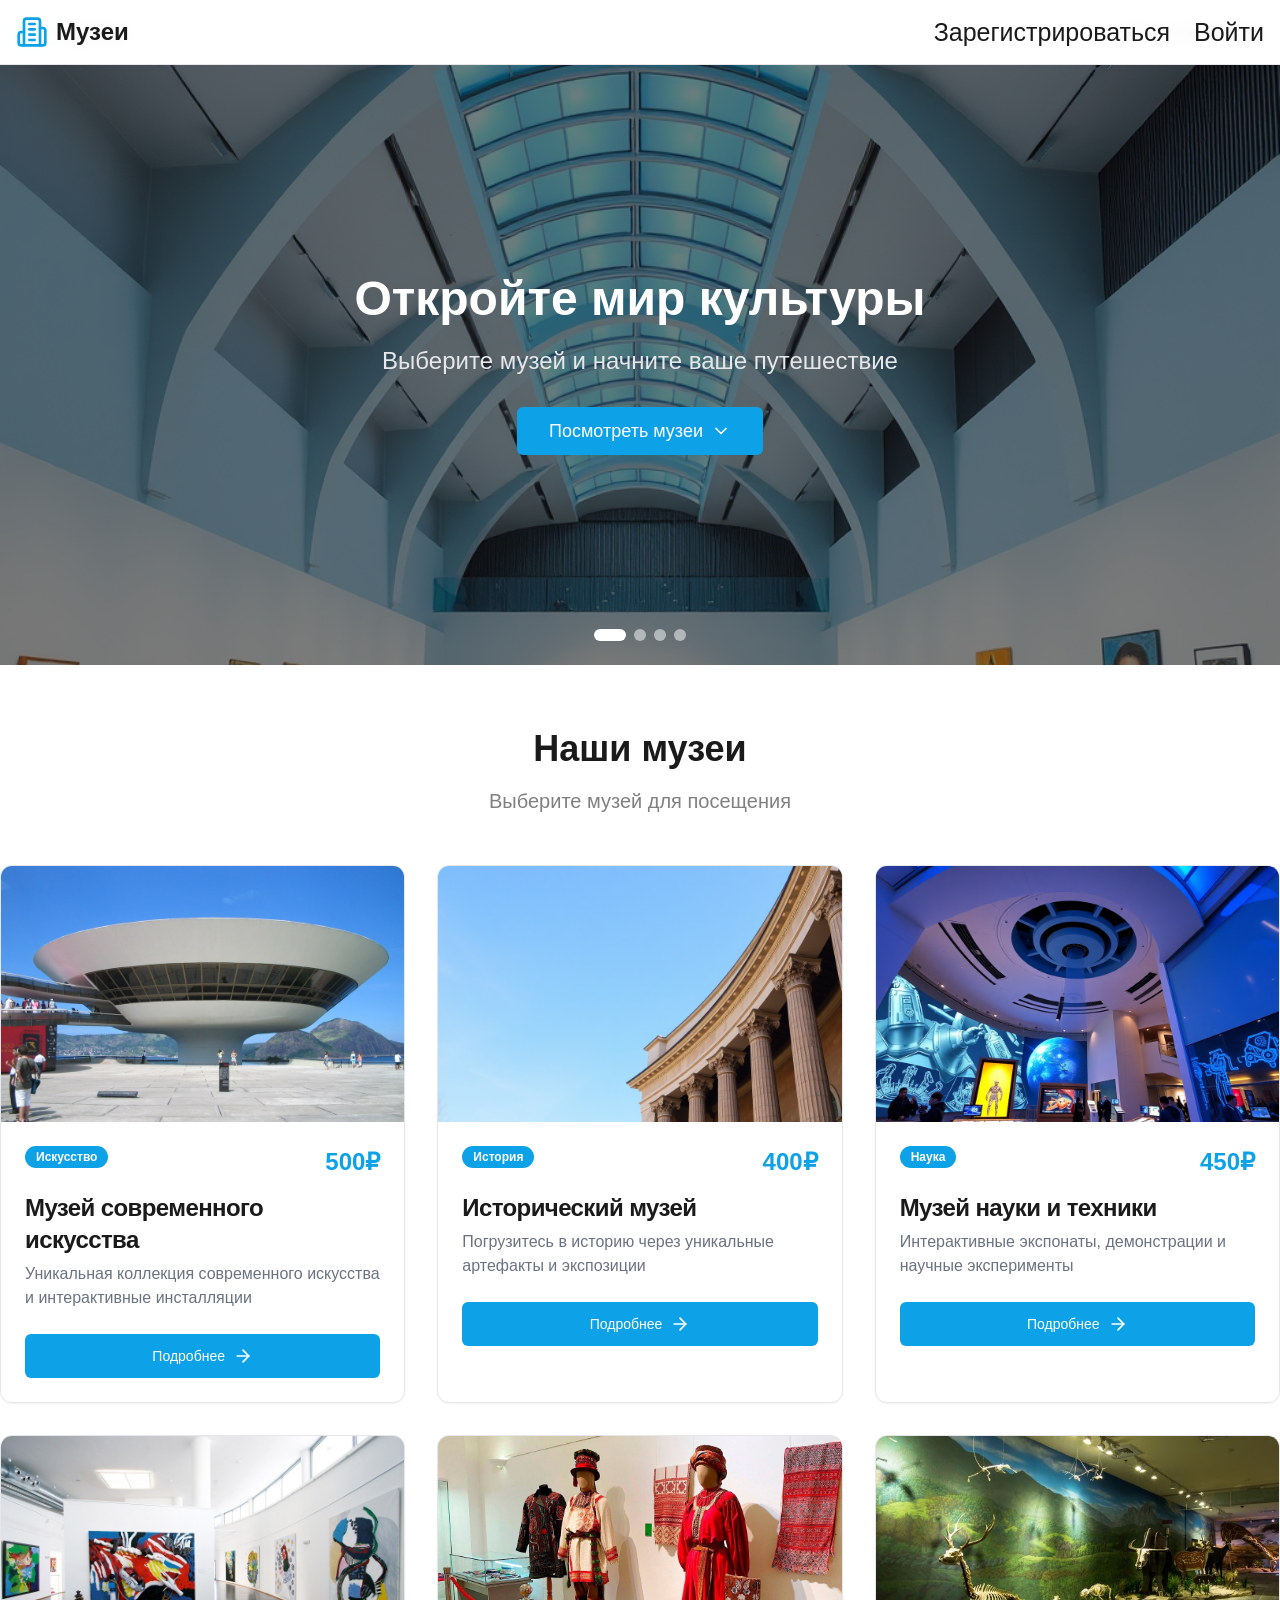
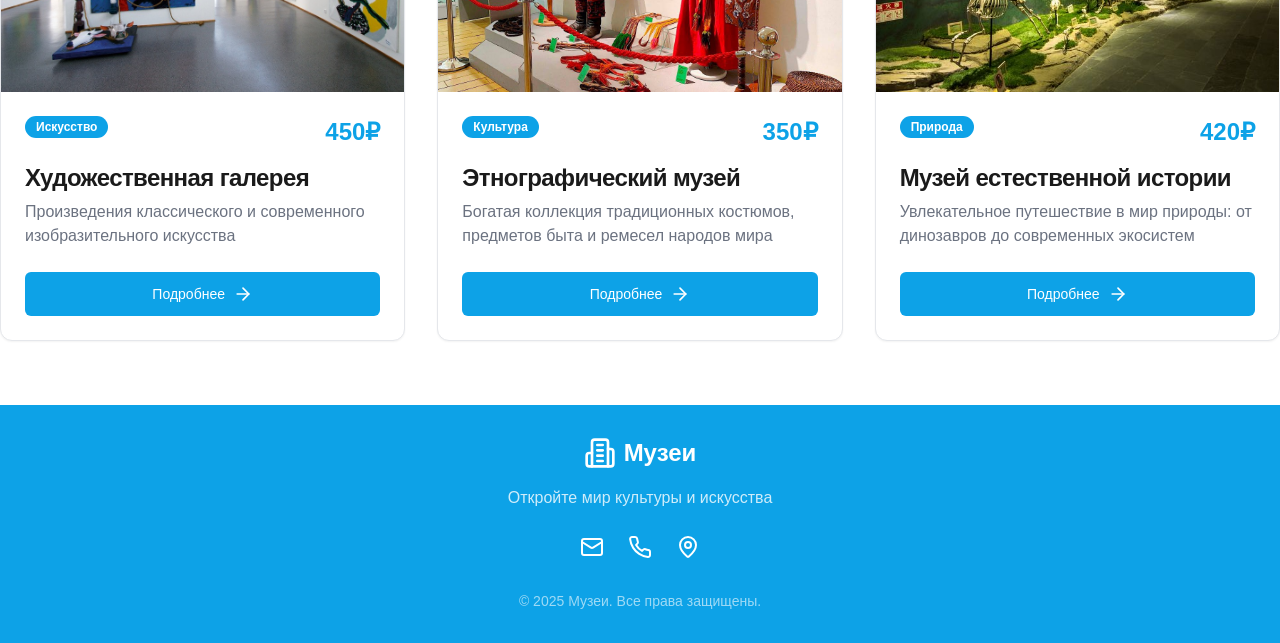
==== commit d1e4e20c: "Новые изменения" ====
--- a/frontend/index.html
+++ b/frontend/index.html
@@ -194,16 +194,16 @@
     <section class="hero-section">
         <div class="background-slider">
             <div class="slide active">
-                <img src="https://cdn.poehali.dev/projects/7e7c7725-c77f-4448-88a5-a4f85ace8939/files/91a270d3-1185-489d-bbce-0e2a52ce896b.jpg" alt="Музей искусств">
+                <img src="images/91a270d3-1185-489d-bbce-0e2a52ce896b.jpg" alt="Музей искусств">
             </div>
             <div class="slide">
-                <img src="https://cdn.poehali.dev/projects/7e7c7725-c77f-4448-88a5-a4f85ace8939/files/629ca2c2-81fd-419a-b2e4-63185088c637.jpg" alt="Исторический музей">
+                <img src="images/629ca2c2-81fd-419a-b2e4-63185088c637.jpg" alt="Исторический музей">
             </div>
             <div class="slide">
-                <img src="https://cdn.poehali.dev/projects/7e7c7725-c77f-4448-88a5-a4f85ace8939/files/0a851476-2d06-4639-94a8-e569a11c7574.jpg" alt="Музей науки">
+                <img src="images/0a851476-2d06-4639-94a8-e569a11c7574.jpg" alt="Музей науки">
             </div>
             <div class="slide">
-                <img src="https://cdn.poehali.dev/projects/7e7c7725-c77f-4448-88a5-a4f85ace8939/files/08e35c00-8b7a-426c-8366-025fa7c26fa9.jpg" alt="Современное искусство">
+                <img src="images/08e35c00-8b7a-426c-8366-025fa7c26fa9.jpg" alt="Современное искусство">
             </div>
         </div>
 
@@ -233,7 +233,7 @@
         <div class="grid md:grid-cols-2 lg:grid-cols-3 gap-8">
             <div class="rounded-lg border bg-card text-card-foreground shadow-sm overflow-hidden hover:shadow-2xl transition-all duration-300 hover:-translate-y-2 animate-scale-in cursor-pointer" style="animation-delay: 0s;">
                 <div class="card-image-container">
-                    <img src="https://cdn.poehali.dev/projects/7e7c7725-c77f-4448-88a5-a4f85ace8939/files/91a270d3-1185-489d-bbce-0e2a52ce896b.jpg" alt="Музей современного искусства" class="card-image hover:scale-110">
+                    <img src="images/Museu_de_Arte_Contemporânea_de_Niterói.jpg" alt="Музей современного искусства" class="card-image hover:scale-110">
                 </div>
                 <div class="flex flex-col space-y-1.5 p-6 card-content">
                     <div class="flex items-start justify-between mb-2">
@@ -256,7 +256,7 @@
             
             <div class="rounded-lg border bg-card text-card-foreground shadow-sm overflow-hidden hover:shadow-2xl transition-all duration-300 hover:-translate-y-2 animate-scale-in cursor-pointer" style="animation-delay: 0.1s;">
                 <div class="card-image-container">
-                    <img src="https://cdn.poehali.dev/projects/7e7c7725-c77f-4448-88a5-a4f85ace8939/files/629ca2c2-81fd-419a-b2e4-63185088c637.jpg" alt="Исторический музей" class="card-image hover:scale-110">
+                    <img src="images/629ca2c2-81fd-419a-b2e4-63185088c637.jpg"  class="card-image hover:scale-110">
                 </div>
                 <div class="flex flex-col space-y-1.5 p-6 card-content">
                     <div class="flex items-start justify-between mb-2">
@@ -279,7 +279,7 @@
             
             <div class="rounded-lg border bg-card text-card-foreground shadow-sm overflow-hidden hover:shadow-2xl transition-all duration-300 hover:-translate-y-2 animate-scale-in cursor-pointer" style="animation-delay: 0.2s;">
                 <div class="card-image-container">
-                    <img src="https://cdn.poehali.dev/projects/7e7c7725-c77f-4448-88a5-a4f85ace8939/files/0a851476-2d06-4639-94a8-e569a11c7574.jpg" alt="Музей науки и техники" class="card-image hover:scale-110">
+                    <img src="images/0a851476-2d06-4639-94a8-e569a11c7574.jpg" alt="Музей науки и техники" class="card-image hover:scale-110">
                 </div>
                 <div class="flex flex-col space-y-1.5 p-6 card-content">
                     <div class="flex items-start justify-between mb-2">
@@ -302,7 +302,7 @@
 
             <div class="rounded-lg border bg-card text-card-foreground shadow-sm overflow-hidden hover:shadow-2xl transition-all duration-300 hover:-translate-y-2 animate-scale-in cursor-pointer" style="animation-delay: 0.3s;">
                 <div class="card-image-container">
-                    <img src="https://cdn.poehali.dev/projects/7e7c7725-c77f-4448-88a5-a4f85ace8939/files/08e35c00-8b7a-426c-8366-025fa7c26fa9.jpg" alt="Художественная галерея" class="card-image hover:scale-110">
+                    <img src="images/zaujimavosti-den-Europa.jpg" alt="Художественная галерея" class="card-image hover:scale-110">
                 </div>
                 <div class="flex flex-col space-y-1.5 p-6 card-content">
                     <div class="flex items-start justify-between mb-2">
@@ -325,7 +325,7 @@
 
             <div class="rounded-lg border bg-card text-card-foreground shadow-sm overflow-hidden hover:shadow-2xl transition-all duration-300 hover:-translate-y-2 animate-scale-in cursor-pointer" style="animation-delay: 0.4s;">
                 <div class="card-image-container">
-                    <img src="https://pic.rutubelist.ru/video/b7/80/b7804ad78dd2c46d504049c74436f862.jpg" alt="Этнографический музей" class="card-image hover:scale-110">
+                    <img src="images/b7804ad78dd2c46d504049c74436f862.jpg" alt="Этнографический музей" class="card-image hover:scale-110">
                 </div>
                 <div class="flex flex-col space-y-1.5 p-6 card-content">
                     <div class="flex items-start justify-between mb-2">
@@ -348,7 +348,7 @@
 
             <div class="rounded-lg border bg-card text-card-foreground shadow-sm overflow-hidden hover:shadow-2xl transition-all duration-300 hover:-translate-y-2 animate-scale-in cursor-pointer" style="animation-delay: 0.5s;">
                 <div class="card-image-container">
-                    <img src="https://res.klook.com/image/upload/c_fill,w_627,h_470/q_80/w_80,x_15,y_15,g_south_west,l_Klook_water_br_trans_yhcmh3/activities/bjwgmtlezhj76wkid5lq.jpg" alt="Музей естественной истории" class="card-image hover:scale-110">
+                    <img src="images/bjwgmtlezhj76wkid5lq.jpg" alt="Музей естественной истории" class="card-image hover:scale-110">
                 </div>
                 <div class="flex flex-col space-y-1.5 p-6 card-content">
                     <div class="flex items-start justify-between mb-2">
@@ -433,7 +433,7 @@
             <div class="museum-layout">
                 <div class="gallery-container">
                     <div class="main-image-container">
-                        <img src="https://cdn.poehali.dev/projects/7e7c7725-c77f-4448-88a5-a4f85ace8939/files/91a270d3-1185-489d-bbce-0e2a52ce896b.jpg" alt="Главное изображение музея" class="main-image" id="main-image">
+                        <img src="images/91a270d3-1185-489d-bbce-0e2a52ce896b.jpg" alt="Главное изображение музея" class="main-image" id="main-image">
                         
                         <button class="gallery-nav gallery-prev" onclick="prevImage()">
                             <svg xmlns="http://www.w3.org/2000/svg" width="24" height="24" viewBox="0 0 24 24" fill="none" stroke="currentColor" stroke-width="2" stroke-linecap="round" stroke-linejoin="round" class="lucide lucide-chevron-left">
@@ -449,13 +449,13 @@
                     
                     <div style="margin: 10px;" class="grid grid-cols-3 gap-4" id="thumbnail-container">
                         <button onclick="showImage(0)" class="relative h-32 rounded-lg overflow-hidden transition-all ring-4 ring-primary">
-                            <img src="https://cdn.poehali.dev/projects/7e7c7725-c77f-4448-88a5-a4f85ace8939/files/91a270d3-1185-489d-bbce-0e2a52ce896b.jpg" alt="Музей современного искусства 1" class="w-full h-full object-cover">
+                            <img src="images/91a270d3-1185-489d-bbce-0e2a52ce896b.jpg" alt="Музей современного искусства 1" class="w-full h-full object-cover">
                         </button>
                         <button onclick="showImage(1)" class="relative h-32 rounded-lg overflow-hidden transition-all opacity-70 hover:opacity-100">
-                            <img src="https://static.vmuzey.com/museum/425973144691234/275b0bd844136fa3-w820-h440.jpg" alt="Музей современного искусства 2" class="w-full h-full object-cover">
+                            <img src="images/275b0bd844136fa3-w820-h440.jpg" alt="Музей современного искусства 2" class="w-full h-full object-cover">
                         </button>
                         <button onclick="showImage(2)" class="relative h-32 rounded-lg overflow-hidden transition-all opacity-70 hover:opacity-100">
-                            <img src="https://cdn.poehali.dev/projects/7e7c7725-c77f-4448-88a5-a4f85ace8939/files/0a851476-2d06-4639-94a8-e569a11c7574.jpg" alt="Музей современного искусства 3" class="w-full h-full object-cover">
+                            <img src="images/0a851476-2d06-4639-94a8-e569a11c7574.jpg" alt="Музей современного искусства 3" class="w-full h-full object-cover">
                         </button>
                     </div>
                 </div>
--- a/frontend/styles.css
+++ b/frontend/styles.css
@@ -608,7 +608,8 @@
 border-radius: 12px;
 padding: 1.5rem;
 display: flex;
-justify-content: space-between;
+justify-content: center;
+flex-wrap: wrap;
 }
 .num1{
 display: flex;
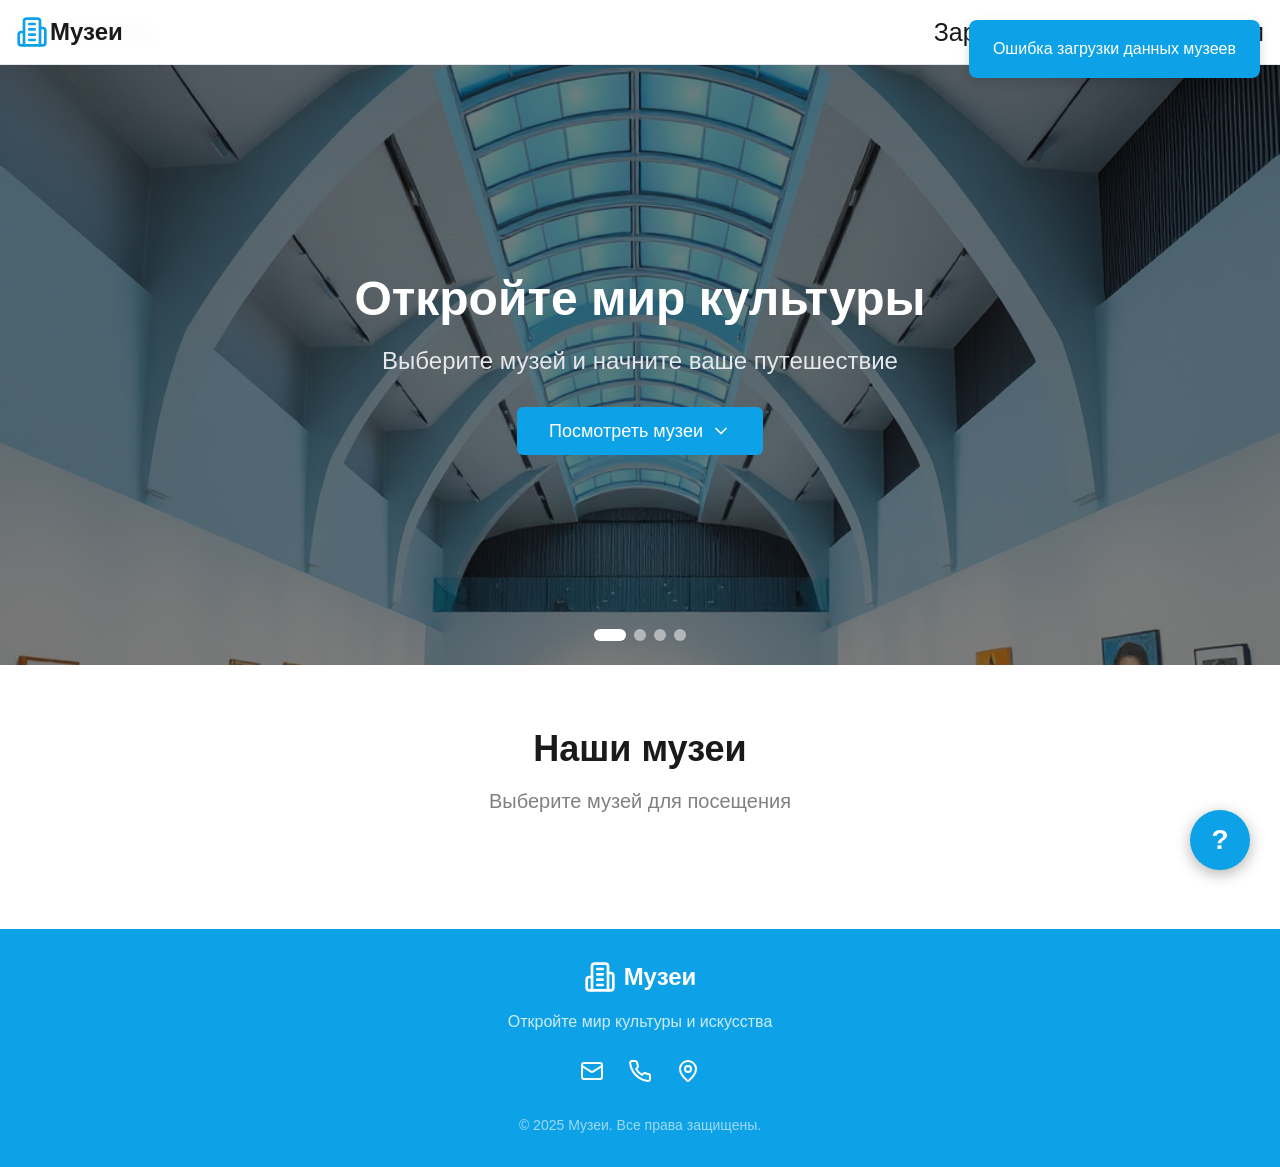
==== commit 17800ca3: "Полностью новая версия проекта" ====
--- a/frontend/index.html
+++ b/frontend/index.html
@@ -4,13 +4,2377 @@
     <meta charset="UTF-8">
     <meta name="viewport" content="width=device-width, initial-scale=1.0">
     <title>Музеи - Откройте мир культуры</title>
-    <link rel="stylesheet" type="text/css" href="styles.css">
+    <!-- <link rel="stylesheet" type="text/css" href="styles.css"> -->
+    <style>
+       :root {
+--primary: #0da2e7;
+--primary-foreground: #ffffff;
+--secondary: #f0f9ff;
+--secondary-foreground: #1a1a1a;
+--muted-foreground: #6b7280;
+--card: #ffffff;
+--card-foreground: #1a1a1a;
+--border: #e5e7eb;
+--background: #ffffff;
+--foreground: #1a1a1a;
+}
+.time-slot.expired {
+    border: 2px solid #ef4444;
+    background-color: #fee2e2;
+    opacity: 0.6;
+    cursor: not-allowed;
+    pointer-events: none;
+}
+.time-slot.closed-admin {
+    border: 2px solid #ef4444;
+    background-color: #fee2e2;
+    opacity: 0.6;
+    cursor: not-allowed;
+    pointer-events: none;
+}
+.coupon-section {
+    margin: 1rem 0;
+    padding: 0.5rem;
+    border: 1px dashed #ccc;
+    border-radius: 8px;
+}
+.coupon-input-group {
+    display: flex;
+    gap: 0.5rem;
+}
+.coupon-input-group input {
+    flex: 1;
+    padding: 0.5rem;
+    border: 1px solid #ddd;
+    border-radius: 4px;
+}
+
+/* Стили для окна "Поделиться" */
+.share-modal-content {
+    max-width: 340px !important;
+    text-align: center;
+}
+.share-buttons {
+    display: flex;
+    flex-direction: column;
+    gap: 0.75rem;
+}
+.share-btn {
+    display: flex;
+    align-items: center;
+    gap: 0.75rem;
+    padding: 0.75rem 1rem;
+    border: none;
+    border-radius: 8px;
+    font-size: 1rem;
+    font-weight: 500;
+    cursor: pointer;
+    transition: background 0.2s, transform 0.2s;
+    color: white;
+}
+.share-btn .icon {
+    font-size: 1.3rem;
+    width: 28px;
+    text-align: center;
+}
+.share-btn.telegram { background: #0088cc; }
+.share-btn.whatsapp { background: #25D366; }
+.share-btn.vk { background: #0077FF; }
+.share-btn.copy { background: #6c757d; }
+.share-btn:hover { filter: brightness(0.9); transform: translateY(-1px); }
+.share-btn:active { transform: scale(0.98); }
+* {
+margin: 0;
+padding: 0;
+box-sizing: border-box;
+font-family: 'Inter', -apple-system, BlinkMacSystemFont, 'Segoe UI', Roboto, sans-serif;
+}
+body {
+background-color: var(--background);
+color: var(--foreground);
+line-height: 1.6;
+}
+.container {
+max-width: 1400px;
+margin: 0 auto;
+padding: 0 1rem;
+}
+header {
+height: 65.09px;
+display: flex;
+align-items: center;
+justify-content: space-between;
+position: fixed;
+top: 0;
+left: 0;
+right: 0;
+background-color: rgba(255, 255, 255, 0.95);
+backdrop-filter: blur(8px);
+z-index: 50;
+border-bottom: 1px solid var(--border);
+}
+.header-container {
+max-width: 1400px;
+margin: 0 auto;
+width: 100%;
+display: flex;
+align-items: center;
+justify-content: space-between;
+padding: 0 1rem;
+}
+.logo-container {
+display: flex;
+/* align-items: center; */
+justify-content: center;
+}
+.text-2xl {
+font-size: 1.5rem;
+line-height: 2rem;
+}
+.font-bold {
+font-weight: 700;
+}
+.text-foreground {
+color: var(--foreground);
+}
+.text-primary {
+color: var(--primary);
+}
+nav {
+display: flex;
+gap: 1.5rem;
+}
+nav a {
+text-decoration: none;
+color: var(--foreground);
+transition: color 0.3s;
+}
+nav a:hover {
+color: var(--primary);
+}
+.hero-section {
+position: relative;
+width: 100%;
+height: 600px;
+margin-top: 65.09px;
+overflow: hidden;
+}
+.background-slider {
+position: absolute;
+top: 0;
+left: 0;
+width: 100%;
+height: 100%;
+}
+.slide {
+position: absolute;
+top: 0;
+left: 0;
+width: 100%;
+height: 100%;
+opacity: 0;
+transition: opacity 1s ease-in-out;
+}
+.slide.active {
+opacity: 1;
+}
+.slide img {
+width: 100%;
+height: 100%;
+object-fit: cover;
+object-position: center 30%;
+pointer-events: none;
+-webkit-user-select: none;
+-moz-user-select: none;
+-ms-user-select: none;
+user-select: none;
+-webkit-user-drag: none;
+}
+.hero-content {
+position: absolute;
+top: 0;
+left: 0;
+width: 100%;
+height: 100%;
+display: flex;
+flex-direction: column;
+justify-content: center;
+align-items: center;
+text-align: center;
+color: white;
+z-index: 10;
+background: rgba(0, 0, 0, 0.5);
+padding: 0 2rem;
+}
+.text-5xl {
+font-size: 3.5rem;
+line-height: 1.1;
+max-width: 900px;
+margin: 0 auto;
+}
+.text-7xl {
+font-size: 5rem;
+line-height: 1.1;
+max-width: 900px;
+margin: 0 auto;
+}
+.mb-6 {
+margin-bottom: 1.5rem;
+}
+.mb-8 {
+margin-bottom: 2rem;
+}
+.text-xl {
+font-size: 1.5rem;
+line-height: 1.75rem;
+max-width: 700px;
+}
+.text-2xl {
+font-size: 1.5rem;
+line-height: 2rem;
+}
+.text-gray-200 {
+color: rgba(229, 231, 235, 1);
+}
+button {
+display: inline-flex;
+align-items: center;
+justify-content: center;
+gap: 0.5rem;
+white-space: nowrap;
+font-weight: 500;
+transition: all 0.3s;
+outline: none;
+border: none;
+cursor: pointer;
+}
+.bg-primary {
+background-color: var(--primary);
+}
+.text-primary-foreground {
+color: var(--primary-foreground);
+}
+.h-11 {
+height: 2.75rem;
+}
+.rounded-md {
+border-radius: 0.375rem;
+}
+.text-lg {
+font-size: 1.125rem;
+line-height: 1.75rem;
+}
+.px-8 {
+padding-left: 2rem;
+padding-right: 2rem;
+}
+.py-6 {
+padding-top: 1.5rem;
+padding-bottom: 1.5rem;
+}
+.hover\:bg-primary\/90:hover {
+background-color: rgba(13, 162, 231, 0.9);
+}
+.slider-indicators {
+position: absolute;
+bottom: 1.5rem;
+left: 50%;
+transform: translateX(-50%);
+z-index: 20;
+display: flex;
+gap: 0.5rem;
+}
+.slider-indicators button {
+width: 0.75rem;
+height: 0.75rem;
+border-radius: 9999px;
+transition: all 0.3s;
+background-color: rgba(255, 255, 255, 0.5);
+border: none;
+cursor: pointer;
+}
+.slider-indicators button:hover {
+background-color: rgba(255, 255, 255, 0.7);
+}
+.slider-indicators button.active {
+width: 2rem;
+background-color: rgba(255, 255, 255, 1);
+}
+.museums-section {
+padding: 4rem 0;
+text-align: center;
+}
+.text-4xl {
+font-size: 2.25rem;
+line-height: 2.5rem;
+}
+.text-5xl {
+font-size: 3rem;
+line-height: 1;
+}
+.mb-4 {
+margin-bottom: 1rem;
+}
+.text-muted-foreground {
+color: var(--muted-foreground);
+}
+.grid {
+display: grid;
+gap: 2rem;
+margin-top: 3rem;
+}
+.md\:grid-cols-2 {
+grid-template-columns: repeat(2, minmax(0, 1fr));
+}
+.lg\:grid-cols-3 {
+grid-template-columns: repeat(3, minmax(0, 1fr));
+}
+.gap-8 {
+gap: 2rem;
+}
+.rounded-lg {
+border-radius: 12px;
+}
+.border {
+border: 1px solid var(--border);
+}
+.bg-card {
+background-color: var(--card);
+}
+.text-card-foreground {
+color: var(--card-foreground);
+}
+.shadow-sm {
+box-shadow: 0 1px 2px 0 rgba(0, 0, 0, 0.05);
+}
+.overflow-hidden {
+overflow: hidden;
+}
+.hover\:shadow-2xl:hover {
+box-shadow: 0 25px 50px -12px rgba(0, 0, 0, 0.15);
+}
+.transition-all {
+transition: all 0.3s;
+}
+.duration-300 {
+transition-duration: 300ms;
+}
+.hover\:-translate-y-2:hover {
+transform: translateY(-0.5rem);
+}
+.cursor-pointer {
+cursor: pointer;
+}
+.h-64 {
+height: 16rem;
+}
+.card-image-container {
+height: 16rem;
+overflow: hidden;
+position: relative;
+}
+.card-image {
+background: #e2e8f0;
+width: 100%;
+height: 100%;
+object-fit: cover;
+object-position: center;
+transition: transform 0.5s;
+}
+.hover\:scale-110:hover {
+transform: scale(1.1);
+}
+.flex {
+display: flex;
+}
+.flex-col {
+flex-direction: column;
+}
+.space-y-1\.5 > :not([hidden]) ~ :not([hidden]) {
+--tw-space-y-reverse: 0;
+margin-top: calc(0.375rem * calc(1 - var(--tw-space-y-reverse)));
+margin-bottom: calc(0.375rem * var(--tw-space-y-reverse));
+}
+.p-6 {
+padding: 1.5rem;
+}
+.items-start {
+align-items: flex-start;
+}
+.justify-between {
+justify-content: space-between;
+}
+.mb-2 {
+margin-bottom: 0.5rem;
+}
+.inline-flex {
+display: inline-flex;
+}
+.items-center {
+align-items: center;
+}
+.rounded-full {
+border-radius: 9999px;
+}
+.px-2\.5 {
+padding-left: 0.625rem;
+padding-right: 0.625rem;
+}
+.py-0\.5 {
+padding-top: 0.125rem;
+padding-bottom: 0.125rem;
+}
+.text-xs {
+font-size: 0.75rem;
+line-height: 1rem;
+}
+.font-semibold {
+font-weight: 600;
+}
+.border-transparent {
+border-color: transparent;
+}
+.category-tag {
+background-color: #0da2e7 !important;
+color: white !important;
+}
+.category-tag:hover {
+background-color: #0b8bc7 !important;
+}
+.bg-secondary {
+background-color: var(--secondary);
+}
+.text-secondary-foreground {
+color: var(--secondary-foreground);
+}
+.hover\:bg-secondary\/80:hover {
+background-color: rgba(240, 249, 255, 0.8);
+}
+.tracking-tight {
+letter-spacing: -0.025em;
+}
+.text-base {
+font-size: 1rem;
+line-height: 1.5rem;
+text-align: left;
+}
+.pt-0 {
+padding-top: 0;
+}
+.w-full {
+width: 100%;
+}
+.text-sm {
+font-size: 0.875rem;
+line-height: 1.25rem;
+}
+.card-content {
+text-align: left;
+}
+.card-content h3 {
+text-align: left;
+}
+@keyframes scale-in {
+from {
+opacity: 0;
+transform: scale(0.9);
+}
+to {
+opacity: 1;
+transform: scale(1);
+}
+}
+footer {
+background-color: var(--primary);
+color: white;
+padding: 2rem 0;
+}
+.text-center {
+text-align: center;
+}
+.justify-center {
+justify-content: center;
+}
+.gap-2 {
+gap: 0.5rem;
+}
+.mb-4 {
+margin-bottom: 1rem;
+}
+.text-white {
+color: white;
+}
+.text-white\/80 {
+color: rgba(255, 255, 255, 0.8);
+}
+.mb-6 {
+margin-bottom: 1.5rem;
+}
+.gap-6 {
+gap: 1.5rem;
+}
+.cursor-pointer {
+cursor: pointer;
+}
+.hover\:text-white:hover {
+color: white;
+}
+.transition-colors {
+transition: color 0.3s;
+}
+.mt-8 {
+margin-top: 2rem;
+}
+.text-sm {
+font-size: 0.875rem;
+line-height: 1.25rem;
+}
+.text-white\/60 {
+color: rgba(255, 255, 255, 0.6);
+}
+.museum-detail {
+display: none;
+position: fixed;
+top: 0;
+left: 0;
+width: 100%;
+height: 100%;
+background: white;
+z-index: 100;
+overflow-y: auto;
+}
+.museum-detail-header {
+height: 65.09px;
+display: flex;
+align-items: center;
+justify-content: space-between;
+position: fixed;
+top: 0;
+left: 0;
+right: 0;
+background-color: rgba(255, 255, 255, 0.95);
+backdrop-filter: blur(8px);
+z-index: 50;
+border-bottom: 1px solid var(--border);
+padding: 0 1rem;
+}
+.museum-detail-container {
+max-width: 1400px;
+margin: 0 auto;
+width: 100%;
+display: flex;
+align-items: center;
+justify-content: space-between;
+}
+.back-button {
+justify-content: center;
+white-space: nowrap;
+border-radius: 0.375rem;
+font-size: 0.875rem;
+font-weight: 500;
+transition: all 0.3s;
+height: 2.5rem;
+padding: 0 1rem;
+display: flex;
+align-items: center;
+gap: 0.5rem;
+background: transparent;
+border: none;
+cursor: pointer;
+}
+.back-button:hover {
+background-color: var(--secondary);
+}
+.museum-detail-content {
+margin-top: 65.09px;
+padding: 2rem 1rem;
+}
+.museum-layout {
+display: grid;
+grid-template-columns: 1fr 1fr;
+gap: 3rem;
+margin-bottom: 3rem;
+}
+.gallery-container {
+display: flex;
+flex-direction: column;
+gap: 1px;
+}
+.main-image-container {
+position: relative;
+width: 100%;
+height: 500px;
+border-radius: 12px;
+overflow: hidden;
+}
+.main-image {
+background: #e2e8f0;
+width: 100%;
+height: 100%;
+object-fit: cover;
+}
+.gallery-nav {
+position: absolute;
+top: 50%;
+transform: translateY(-50%);
+background: rgba(255, 255, 255, 0.8);
+color: var(--primary);
+padding: 0.75rem;
+border-radius: 50%;
+transition: all 0.3s;
+border: none;
+cursor: pointer;
+box-shadow: 0 4px 6px rgba(0, 0, 0, 0.1);
+z-index: 10;
+}
+.gallery-nav:hover {
+background: white;
+}
+.gallery-prev {
+left: 1rem;
+}
+.gallery-next {
+right: 1rem;
+}
+.grid-cols-3 {
+grid-template-columns: repeat(3, minmax(0, 1fr));
+}
+.gap-4 {
+gap: 1rem;
+}
+.relative {
+position: relative;
+}
+.h-32 {
+height: 8rem;
+}
+.object-cover {
+object-fit: cover;
+}
+.ring-4 {
+box-shadow: 0 0 0 4px;
+}
+.ring-primary {
+box-shadow: 0 0 0 4px var(--primary);
+}
+.opacity-70 {
+opacity: 0.7;
+}
+.hover\:opacity-100:hover {
+opacity: 1;
+}
+.description-container {
+display: flex;
+flex-direction: column;
+gap: 1.5rem;
+}
+.museum-description h1 {
+font-size: 2.25rem;
+font-weight: 700;
+margin-bottom: 1rem;
+}
+/* Запрещаем тексту выходить за пределы контейнера */
+.museum-description p,
+.description-container p {
+    max-width: 100%;
+    word-wrap: break-word;
+    overflow-wrap: break-word;
+    white-space: normal;
+    word-break: break-word;
+}
+.museum-details {
+background: var(--secondary);
+border-radius: 12px;
+padding: 1.5rem;
+display: flex;
+justify-content: center;
+flex-wrap: wrap;
+}
+.num1{
+display: flex;
+flex-direction: column;
+align-items: flex-start;
+}
+.num2{
+width: 50%;
+display: flex;
+flex-direction: column;
+align-items: center;
+justify-content: center;
+}
+.but1{
+width: 150px;
+height: 150px;
+border-radius: 100%;
+}
+.detail-item {
+display: flex;
+gap: 0.75rem;
+}
+.detail-item:last-child {
+margin-bottom: 0;
+}
+.detail-item svg {
+color: var(--primary);
+}
+.ticket-section {
+display: flex;
+justify-content: center;
+}
+.ticket-card {
+display: flex;
+justify-content: center;
+flex-direction: column;
+border-radius: 12px;
+border: 1px solid var(--border);
+background: var(--card);
+color: var(--card-foreground);
+box-shadow: 0 1px 2px 0 rgba(0, 0, 0, 0.05);
+padding: 1rem;
+max-width: 1500px;
+}
+.ticket-header {
+margin-bottom: 1.5rem;
+text-align: center;
+}
+.ticket-body {
+display: flex;
+flex-direction: row;
+gap: 1rem;
+}
+.ticket-controls {
+display: flex;
+flex-direction: row;
+gap: 3rem;
+}
+.date-picker {
+display: flex;
+flex-direction: column;
+gap: 0.5rem;
+width: 419px;
+}
+.date-button {
+display: inline-flex;
+align-items: center;
+gap: 0.5rem;
+padding: 1rem;
+border: 1px solid var(--border);
+border-radius: 0.375rem;
+background-color: var(--background);
+cursor: pointer;
+transition: all 0.3s;
+width: 100%;
+}
+.date-button:hover {
+background-color: var(--secondary);
+}
+.ticket-quantity {
+display: flex;
+flex-direction: column;
+gap: 0.5rem;
+}
+.quantity-controls {
+display: flex;
+align-items: center;
+gap: 1rem;
+}
+.quantity-button {
+display: inline-flex;
+align-items: center;
+justify-content: center;
+width: 3rem;
+height: 3rem;
+border: 1px solid var(--border);
+border-radius: 0.375rem;
+background-color: var(--background);
+cursor: pointer;
+transition: all 0.3s;
+}
+.quantity-button:hover {
+background-color: var(--secondary);
+}
+.quantity-input {
+flex: 1;
+text-align: center;
+padding: 1rem;
+border: 1px solid var(--border);
+border-radius: 0.375rem;
+font-size: 1.25rem;
+font-weight: 600;
+width: 100px;
+}
+.ticket-summary1 {
+display: flex;
+flex-direction: column;
+}
+.ticket-summary2 {
+background: var(--secondary);
+border-radius: 12px;
+padding: 1.1rem;
+display: flex;
+flex-direction: column;
+gap: 1rem;
+}
+.summary-row {
+display: flex;
+justify-content: space-between;
+}
+.summary-total {
+border-top: 1px solid var(--border);
+padding-top: 1rem;
+margin-top: 0.5rem;
+}
+.buy-button {
+display: inline-flex;
+align-items: center;
+justify-content: center;
+gap: 0.5rem;
+padding: 1.25rem 2rem;
+background-color: var(--primary);
+color: white;
+border: none;
+border-radius: 0.375rem;
+font-size: 1.125rem;
+font-weight: 600;
+cursor: pointer;
+transition: all 0.3s;
+height: auto;
+width: 100%;
+margin-top: 1rem;
+}
+.buy-button:hover {
+background-color: #0b8bc7;
+}
+.calendar {
+display: none;
+position: absolute;
+top: 100%;
+left: 0;
+width: 100%;
+background: white;
+border: 1px solid var(--border);
+border-radius: 0.375rem;
+box-shadow: 0 10px 25px rgba(0, 0, 0, 0.1);
+z-index: 10;
+padding: 1rem;
+}
+.calendar-header {
+display: flex;
+justify-content: space-between;
+align-items: center;
+margin-bottom: 1rem;
+}
+.calendar-grid {
+display: grid;
+grid-template-columns: repeat(7, 1fr);
+gap: 0.5rem;
+}
+.calendar-day {
+display: flex;
+align-items: center;
+justify-content: center;
+height: 2.5rem;
+border-radius: 0.375rem;
+cursor: pointer;
+transition: all 0.3s;
+}
+.calendar-day:hover {
+background-color: var(--secondary);
+}
+.calendar-day.selected {
+background-color: var(--primary);
+color: white;
+}
+@media (max-width: 768px) {
+.text-5xl {
+font-size: 2.5rem;
+}
+.text-7xl {
+font-size: 3.5rem;
+}
+.text-xl {
+font-size: 1.25rem;
+}
+.text-2xl {
+font-size: 1.25rem;
+}
+.md\:grid-cols-2 {
+grid-template-columns: 1fr;
+}
+.hero-section {
+height: 500px;
+}
+.museums-section .container {
+padding: 0 1.5rem;
+}
+.grid {
+gap: 1.5rem;
+}
+.museum-layout {
+grid-template-columns: 1fr;
+gap: 2rem;
+}
+.main-image-container {
+height: 400px;
+}
+.h-32 {
+height: 6rem;
+}
+}
+@media (max-width: 640px) {
+.text-4xl {
+font-size: 1.875rem;
+}
+.text-5xl {
+font-size: 2rem;
+}
+.hero-section {
+height: 400px;
+}
+nav {
+gap: 1rem;
+}
+.museums-section .container {
+padding: 0 1rem;
+}
+.main-image-container {
+height: 300px;
+}
+.h-32 {
+height: 5rem;
+}
+}
+.museum-description .text-lg {
+white-space: pre-line;
+}
+#thumbnail-container button {
+transition: all 0.3s ease;
+}
+#thumbnail-container button:hover {
+transform: scale(1.05);
+}
+.museum-description .text-lg {
+white-space: pre-line;
+}
+#thumbnail-container button {
+transition: all 0.3s ease;
+}
+#thumbnail-container button:hover {
+transform: scale(1.05);
+}
+.date-slots-wrapper {
+position: relative;
+margin-bottom: 1.5rem;
+}
+.date-slots-container {
+display: flex;
+gap: 1rem;
+overflow-x: auto;
+padding: 1rem 0;
+scroll-behavior: smooth;
+border: 2px solid #f1f2f4;
+text-align: center;
+}
+.date-slots-container::-webkit-scrollbar {
+display: none;
+}
+.date-slot {
+min-width: 200px;
+border: 1px solid var(--border);
+border-radius: 12px;
+padding: 1rem;
+background: var(--card);
+}
+.date-text {
+font-weight: 600;
+margin-bottom: 0.75rem;
+text-align: center;
+font-size: 1.1rem;
+}
+.time-slots {
+display: flex;
+flex-direction: column;
+gap: 0.5rem;
+}
+.time-slot {
+border: 1px solid var(--border);
+border-radius: 8px;
+padding: 0.75rem;
+cursor: pointer;
+transition: all 0.3s;
+text-align: center;
+}
+.time-slot:hover {
+border-color: var(--primary);
+background: var(--secondary);
+}
+.time-slot.selected {
+border-color: var(--primary);
+background: var(--primary);
+color: white;
+}
+.time-text {
+font-weight: 500;
+margin-bottom: 0.25rem;
+}
+.tickets-available {
+font-size: 0.8rem;
+opacity: 0.7;
+}
+.time-slot.selected .tickets-available {
+opacity: 0.9;
+}
+.scroll-btn {
+position: absolute;
+top: 50%;
+transform: translateY(-50%);
+background: white;
+border: 1px solid var(--border);
+border-radius: 50%;
+width: 40px;
+height: 40px;
+display: flex;
+align-items: center;
+justify-content: center;
+cursor: pointer;
+box-shadow: 0 2px 8px rgba(0,0,0,0.1);
+z-index: 10;
+}
+.scroll-btn.left {
+left: -20px;
+}
+.scroll-btn.right {
+right: -20px;
+}
+.scroll-btn:hover {
+background: var(--secondary);
+}
+.date-button {
+width: 100%;
+justify-content: start;
+}
+.modal {
+display: none;
+position: fixed;
+top: 0;
+left: 0;
+width: 100%;
+height: 100%;
+background: rgba(0, 0, 0, 0.5);
+z-index: 1000;
+justify-content: center;
+align-items: center;
+}
+.modal-content {
+background: white;
+padding: 2rem;
+border-radius: 12px;
+max-width: 400px;
+width: 90%;
+max-height: 80vh;
+overflow-y: auto;
+}
+.form-group {
+margin-bottom: 1rem;
+}
+.form-group label {
+display: block;
+margin-bottom: 0.5rem;
+font-weight: 500;
+}
+.form-group input {
+width: 100%;
+padding: 0.75rem;
+border: 1px solid var(--border);
+border-radius: 0.375rem;
+font-size: 1rem;
+}
+.form-buttons {
+display: flex;
+gap: 1rem;
+margin-top: 1.5rem;
+}
+.auth-tabs {
+display: flex;
+margin-bottom: 1.5rem;
+border-bottom: 1px solid var(--border);
+}
+.auth-tab {
+padding: 0.75rem 1.5rem;
+background: none;
+border: none;
+cursor: pointer;
+border-bottom: 2px solid transparent;
+}
+.auth-tab.active {
+border-bottom-color: var(--primary);
+color: var(--primary);
+}
+.ticket-category {
+margin-bottom: 1.5rem;
+}
+.category-select {
+width: 100%;
+padding: 1rem;
+border: 1px solid var(--border);
+border-radius: 0.375rem;
+font-size: 1rem;
+background-color: var(--background);
+}
+.price-with-discount {
+display: flex;
+align-items: center;
+gap: 0.5rem;
+margin-top: 0.5rem;
+}
+.original-price {
+text-decoration: line-through;
+color: var(--muted-foreground);
+}
+.discounted-price {
+color: #e53e3e;
+font-weight: 600;
+}
+.ticket-header {
+background: linear-gradient(135deg, var(--primary), #0b8bc7);
+color: white;
+padding: 1.5rem;
+text-align: center;
+}
+.ticket-info {
+display: grid;
+gap: 1rem;
+margin-bottom: 1.5rem;
+}
+.info-row {
+display: flex;
+justify-content: space-between;
+padding: 0.5rem 0;
+border-bottom: 1px dashed #e5e7eb;
+}
+.info-label {
+color: var(--muted-foreground);
+}
+.info-value {
+font-weight: 600;
+}
+.ticket-number {
+background: var(--secondary);
+padding: 0.5rem;
+border-radius: 0.375rem;
+text-align: center;
+font-family: monospace;
+font-weight: bold;
+margin: 1rem 0;
+}
+.qr-code {
+text-align: center;
+margin: 1.5rem 0;
+padding: 1rem;
+background: #f8f9fa;
+border-radius: 0.5rem;
+}
+.qr-code img {
+border-radius: 8px;
+transition: transform 0.3s ease;
+}
+.qr-code img:hover {
+transform: scale(1.05);
+}
+.ticket-actions {
+display: flex;
+gap: 1rem;
+margin-top: 1.5rem;
+}
+.action-btn {
+flex: 1;
+padding: 0.75rem;
+border: none;
+border-radius: 0.375rem;
+font-weight: 600;
+cursor: pointer;
+transition: all 0.3s;
+}
+.save-btn {
+background: var(--primary);
+color: white;
+}
+.save-btn:hover {
+background: #0b8bc7;
+}
+.share-btn {
+background: var(--secondary);
+color: var(--foreground);
+}
+.share-btn:hover {
+background: #e0f2fe;
+}
+@keyframes fadeIn {
+from { opacity: 0; transform: translateY(-20px); }
+to { opacity: 1; transform: translateY(0); }
+}
+#tickets-grid {
+display: grid;
+grid-template-columns: repeat(auto-fill, minmax(350px, 1fr));
+gap: 20px;
+padding: 20px;
+width: 100%;
+}
+.ticket-card-compact {
+background: white;
+border-radius: 16px;
+padding: 24px;
+box-shadow: 0 4px 20px rgba(0, 0, 0, 0.08);
+transition: all 0.3s ease;
+position: relative;
+border: 1px solid #e8ecef;
+display: flex;
+flex-direction: column;
+min-height: 480px;
+height: auto;
+}
+.ticket-header-compact {
+display: flex;
+justify-content: space-between;
+align-items: flex-start;
+margin-bottom: 20px;
+border-bottom: 2px solid #f3f6f9;
+padding-bottom: 16px;
+}
+.ticket-header-compact h3 {
+font-size: 1.3rem;
+font-weight: 700;
+margin: 0;
+flex: 1;
+margin-right: 12px;
+color: #1a365d;
+}
+.ticket-category-badge {
+background: linear-gradient(135deg, #0da2e7, #0b8bc7);
+color: white;
+padding: 6px 12px;
+border-radius: 8px;
+font-size: 0.85rem;
+font-weight: 600;
+white-space: nowrap;
+}
+.ticket-body-compact {
+flex: 1;
+display: flex;
+flex-direction: column;
+gap: 16px;
+}
+.ticket-info-compact {
+flex: 1;
+}
+.info-row-compact {
+display: flex;
+justify-content: space-between;
+margin-bottom: 12px;
+padding: 8px 0;
+align-items: center;
+}
+.info-label-compact {
+font-weight: 600;
+color: #64748b;
+font-size: 0.95rem;
+flex: 1;
+}
+.info-value-compact {
+font-weight: 500;
+color: #334155;
+text-align: right;
+flex: 1;
+font-size: 0.95rem;
+}
+.ticket-number-compact {
+background: linear-gradient(135deg, #f8fafc, #f1f5f9);
+padding: 12px 16px;
+border-radius: 10px;
+font-family: 'Courier New', monospace;
+font-weight: bold;
+margin: 8px 0;
+text-align: center;
+font-size: 0.95rem;
+border: 2px dashed #cbd5e1;
+color: #475569;
+}
+.qr-code-compact {
+text-align: center;
+margin: 16px 0;
+padding: 20px;
+background: #f8fafc;
+border-radius: 12px;
+border: 1px solid #e2e8f0;
+}
+.ticket-actions-compact {
+display: flex;
+gap: 12px;
+margin-top: auto;
+padding-top: 16px;
+border-top: 1px solid #f1f5f9;
+}
+.action-btn-compact {
+flex: 1;
+padding: 12px 16px;
+border: none;
+border-radius: 8px;
+font-weight: 600;
+cursor: pointer;
+transition: all 0.2s;
+font-size: 0.95rem;
+}
+.save-btn-compact {
+background: #10b981;
+color: white;
+}
+.save-btn-compact:hover {
+background: #059669;
+transform: translateY(-2px);
+}
+.share-btn-compact {
+background: #3b82f6;
+color: white;
+}
+.share-btn-compact:hover {
+background: #2563eb;
+transform: translateY(-2px);
+}
+.ticket-card-compact.new-ticket {
+border: 3px solid #10b981;
+box-shadow: 0 0 25px rgba(16, 185, 129, 0.4);
+transform: scale(1.02);
+}
+@keyframes glow {
+from {
+box-shadow: 0 0 20px rgba(16, 185, 129, 0.4);
+}
+to {
+box-shadow: 0 0 30px rgba(16, 185, 129, 0.6);
+}
+}
+.new-ticket-badge {
+position: absolute;
+top: -8px;
+right: -8px;
+background: #10b981;
+color: white;
+padding: 6px 12px;
+border-radius: 20px;
+font-size: 0.8rem;
+font-weight: bold;
+z-index: 10;
+}
+@keyframes pulse {
+0% {
+transform: scale(1);
+box-shadow: 0 0 0 0 rgba(16, 185, 129, 0.7);
+}
+70% {
+transform: scale(1.05);
+box-shadow: 0 0 0 10px rgba(16, 185, 129, 0);
+}
+100% {
+transform: scale(1);
+box-shadow: 0 0 0 0 rgba(16, 185, 129, 0);
+}
+}
+@keyframes slideInUp {
+from {
+opacity: 0;
+transform: translateY(20px);
+}
+to {
+opacity: 1;
+transform: translateY(0);
+}
+}
+.no-tickets {
+text-align: center;
+padding: 4rem 2rem;
+}
+.tickets-grid {
+display: grid;
+grid-template-columns: repeat(auto-fill, minmax(380px, 1fr));
+gap: 24px;
+padding: 20px 0;
+width: 100%;
+max-width: 1400px;
+margin: 0 auto;
+}
+@media (max-width: 768px) {
+.tickets-grid {
+grid-template-columns: 1fr;
+gap: 16px;
+padding: 16px;
+}
+.ticket-card-compact {
+padding: 20px;
+min-height: 420px;
+}
+.ticket-header-compact {
+flex-direction: column;
+gap: 12px;
+}
+.ticket-header-compact h3 {
+margin-right: 0;
+text-align: center;
+}
+.info-row-compact {
+flex-direction: column;
+align-items: flex-start;
+gap: 4px;
+}
+.info-value-compact {
+text-align: left;
+}
+.ticket-actions-compact {
+flex-direction: column;
+}
+}
+@media (max-width: 480px) {
+.tickets-grid {
+grid-template-columns: 1fr;
+padding: 12px;
+}
+.ticket-card-compact {
+padding: 16px;
+min-height: 380px;
+}
+}
+.ticket-container {
+display: none;
+max-width: 450px;
+margin: 2rem auto;
+background: white;
+border-radius: 20px;
+box-shadow: 0 15px 40px rgba(0, 0, 0, 0.25);
+overflow: hidden;
+position: relative;
+border: 1px solid #e5e7eb;
+}
+.ticket-header {
+padding: 2rem;
+text-align: center;
+position: relative;
+}
+.ticket-header h2 {
+margin: 0 0 0.5rem 0;
+font-size: 1.5rem;
+font-weight: 700;
+}
+.ticket-info {
+display: grid;
+gap: 1rem;
+margin-bottom: 1.5rem;
+}
+.info-row {
+display: flex;
+justify-content: space-between;
+align-items: flex-start;
+padding: 0.75rem 0;
+border-bottom: 1px dashed #e5e7eb;
+}
+.info-label {
+color: var(--muted-foreground);
+font-weight: 500;
+flex: 1;
+}
+.info-value {
+font-weight: 600;
+text-align: right;
+flex: 1;
+color: var(--foreground);
+}
+.ticket-number {
+background: linear-gradient(135deg, #f0f9ff, #e0f2fe);
+padding: 1rem;
+border-radius: 12px;
+text-align: center;
+font-family: 'Courier New', monospace;
+font-weight: bold;
+margin: 2rem 0;
+border: 2px dashed var(--primary);
+color: var(--primary);
+}
+.ticket-container::before {
+content: '';
+position: fixed;
+top: 0;
+left: 0;
+width: 100%;
+height: 100%;
+background: rgba(0, 0, 0, 0.5);
+z-index: -1;
+}
+.ticket-header {
+padding: 2rem;
+text-align: center;
+position: relative;
+}
+.ticket-header::after {
+content: '';
+position: absolute;
+bottom: -10px;
+left: 50%;
+transform: translateX(-50%);
+width: 20px;
+height: 20px;
+background: white;
+border-radius: 50%;
+}
+.ticket-header h2 {
+margin: 0 0 0.5rem 0;
+font-size: 1.5rem;
+font-weight: 700;
+}
+.ticket-header p {
+color: #000;
+margin: 0;
+opacity: 0.9;
+font-size: 1rem;
+text-align: center;
+}
+.ticket-info {
+display: grid;
+gap: 1rem;
+margin-bottom: 1.5rem;
+}
+.info-row {
+display: flex;
+justify-content: space-between;
+align-items: flex-start;
+padding: 0.75rem 0;
+border-bottom: 1px dashed #e5e7eb;
+}
+.info-row:last-child {
+border-bottom: none;
+}
+.info-label {
+color: var(--muted-foreground);
+font-weight: 500;
+flex: 1;
+}
+.info-value {
+font-weight: 600;
+text-align: right;
+flex: 1;
+color: var(--foreground);
+}
+.ticket-number {
+background: linear-gradient(135deg, #f0f9ff, #e0f2fe);
+padding: 1rem;
+border-radius: 12px;
+text-align: center;
+font-family: 'Courier New', monospace;
+font-weight: bold;
+margin: 2rem 0;
+border: 2px dashed var(--primary);
+color: var(--primary);
+}
+.qr-code {
+text-align: center;
+margin: 2rem 0;
+padding: 1.5rem;
+background: #f8fafc;
+border-radius: 12px;
+border: 1px solid #e2e8f0;
+}
+.qr-placeholder {
+width: 180px;
+height: 180px;
+background: #000;
+margin: 0 auto;
+display: flex;
+align-items: center;
+justify-content: center;
+color: white;
+border-radius: 12px;
+cursor: pointer;
+transition: all 0.3s ease;
+border: 3px solid white;
+box-shadow: 0 4px 15px rgba(0,0,0,0.1);
+}
+.qr-placeholder:hover {
+background: #333;
+transform: scale(1.05);
+}
+.qr-placeholder span {
+font-size: 0.8rem;
+text-align: center;
+padding: 1rem;
+line-height: 1.4;
+}
+.ticket-actions {
+display: flex;
+gap: 1rem;
+margin-top: 2rem;
+}
+.action-btn {
+flex: 1;
+padding: 1rem;
+border: none;
+border-radius: 12px;
+font-weight: 600;
+cursor: pointer;
+transition: all 0.3s;
+display: flex;
+align-items: center;
+justify-content: center;
+gap: 0.5rem;
+font-size: 1rem;
+}
+.save-btn {
+background: var(--primary);
+color: white;
+}
+.save-btn:hover {
+background: #0b8bc7;
+transform: translateY(-2px);
+}
+.share-btn {
+background: var(--secondary);
+color: var(--foreground);
+border: 2px solid var(--border);
+}
+.share-btn:hover {
+background: #e0f2fe;
+transform: translateY(-2px);
+}
+@keyframes ticketAppear {
+from {
+opacity: 0;
+transform: translateY(30px) scale(0.95);
+}
+to {
+opacity: 1;
+transform: translateY(0) scale(1);
+}
+}
+.top{
+display: flex;
+flex-direction: column;
+margin-right: 1.5rem;
+}
+@media (max-width: 768px) {
+.ticket-card {
+margin: 0.5rem;
+padding: 1rem;
+max-width: 100%;
+}
+.ticket-body {
+flex-direction: column;
+gap: 1rem;
+}
+.ticket-controls {
+flex-direction: column;
+}
+.date-picker {
+width: 100%;
+}
+.date-slots-container {
+max-width: 100%;
+overflow-x: auto;
+}
+.date-slot {
+min-width: 180px;
+}
+.ticket-categories-container {
+width: 100%;
+}
+.ticket-summary {
+width: 100%;
+}
+.summary-row {
+flex-direction: column;
+align-items: flex-start;
+gap: 0.25rem;
+}
+.ticket-detail-row {
+font-size: 0.9rem;
+}
+}
+@media (max-width: 480px) {
+.ticket-card {
+margin: 0.25rem;
+padding: 0.75rem;
+}
+.ticket-header h3 {
+font-size: 1.5rem;
+}
+.date-slot {
+min-width: 160px;
+padding: 0.75rem;
+}
+.time-slot {
+padding: 0.5rem;
+}
+.quantity-controls {
+gap: 0.5rem;
+}
+.quantity-button {
+width: 2.5rem;
+height: 2.5rem;
+}
+.category-select {
+font-size: 0.9rem;
+}
+.buy-button {
+padding: 1rem 1.5rem;
+font-size: 1rem;
+}
+}
+.ticket-categories-container {
+display: flex;
+flex-direction: column;
+gap: 0.5rem;
+width: 100%;
+margin-top: 0.5rem;
+}
+.ticket-category {
+display: flex;
+flex-direction: column;
+gap: 0.25rem;
+margin-bottom: 0.5rem;
+}
+.category-select {
+width: 100%;
+padding: 1rem;
+border: 1px solid var(--border);
+border-radius: 0.375rem;
+font-size: 1rem;
+background-color: var(--background);
+cursor: pointer;
+}
+.category-select:focus {
+outline: none;
+border-color: var(--primary);
+}
+.ticket-detail-row {
+border-bottom: 1px dashed #e5e7eb;
+padding-bottom: 0.5rem;
+}
+.ticket-detail-row:last-child {
+border-bottom: none;
+}
+@media (max-width: 768px) {
+.museum-layout {
+grid-template-columns: 1fr;
+gap: 2rem;
+}
+.gallery-container {
+order: 1;
+}
+.description-container {
+order: 2;
+}
+.ticket-section {
+order: 3;
+}
+.main-image-container {
+height: 300px;
+}
+.h-32 {
+height: 6rem;
+}
+}
+@media (max-width: 360px) {
+.ticket-card {
+padding: 0.5rem;
+}
+.date-slot {
+min-width: 140px;
+}
+.time-slots {
+gap: 0.25rem;
+}
+.time-slot {
+padding: 0.4rem;
+font-size: 0.8rem;
+}
+}
+.ticket-item {
+margin-bottom: 2rem;
+padding: 1.5rem;
+border: 2px solid #e5e7eb;
+border-radius: 12px;
+background: white;
+}
+.ticket-item:last-child {
+margin-bottom: 0;
+}
+.ticket-card {
+background: white;
+border-radius: 12px;
+box-shadow: 0 4px 6px -1px rgba(0, 0, 0, 0.1);
+margin-bottom: 1.5rem;
+}
+.loading-spinner {
+width: 16px;
+height: 16px;
+border: 2px solid #ffffff;
+border-bottom-color: transparent;
+border-radius: 50%;
+display: inline-block;
+box-sizing: border-box;
+margin-right: 8px;
+}
+@keyframes rotation {
+0% {
+transform: rotate(0deg);
+}
+100% {
+transform: rotate(360deg);
+}
+}
+.payment-field-valid {
+border-color: #10b981 !important;
+background-color: #f0fdf4 !important;
+}
+.payment-field-invalid {
+border-color: #ef4444 !important;
+background-color: #fef2f2 !important;
+}
+.form-row {
+display: flex;
+gap: 1rem;
+}
+.form-row .form-group {
+flex: 1;
+}
+.field-hint {
+font-size: 0.75rem;
+color: #6b7280;
+margin-top: 0.25rem;
+}
+.payment-button {
+padding: 0.75rem 1.5rem;
+border-radius: 0.375rem;
+font-weight: 500;
+cursor: pointer;
+transition: all 0.2s;
+border: none;
+width: 100%;
+}
+.payment-button.primary {
+background-color: #3b82f6;
+color: white;
+}
+.payment-button.primary:hover {
+background-color: #2563eb;
+}
+.payment-button.secondary {
+background-color: #6b7280;
+color: white;
+}
+.payment-button.secondary:hover {
+background-color: #4b5563;
+}
+.payment-button:disabled {
+opacity: 0.6;
+cursor: not-allowed;
+}
+.loading-slots {
+display: flex;
+flex-direction: column;
+align-items: center;
+justify-content: center;
+padding: 3rem;
+color: #6b7280;
+text-align: center;
+}
+.loading-slots .loading-spinner {
+width: 40px;
+height: 40px;
+border: 4px solid #e5e7eb;
+border-bottom-color: #3b82f6;
+border-radius: 50%;
+margin-bottom: 1rem;
+}
+.error-slots {
+display: flex;
+flex-direction: column;
+align-items: center;
+justify-content: center;
+padding: 2rem;
+color: #ef4444;
+text-align: center;
+}
+.retry-button {
+margin-top: 1rem;
+padding: 0.5rem 1rem;
+background-color: #3b82f6;
+color: white;
+border: none;
+border-radius: 0.375rem;
+cursor: pointer;
+}
+.retry-button:hover {
+background-color: #2563eb;
+}
+@keyframes rotation {
+0% {
+transform: rotate(0deg);
+}
+100% {
+transform: rotate(360deg);
+}
+}
+.loading-spinner-small {
+width: 16px;
+height: 16px;
+border: 2px solid #f3f3f3;
+border-top: 2px solid #3498db;
+border-radius: 50%;
+display: inline-block;
+margin-right: 8px;
+}
+.ticket-card-compact.new-ticket {
+border: 3px solid #10b981;
+box-shadow: 0 0 20px rgba(16, 185, 129, 0.3);
+transform: scale(1.02);
+transition: all 0.3s ease;
+}
+.new-ticket-badge {
+position: absolute;
+top: -10px;
+right: -10px;
+background: #10b981;
+color: white;
+padding: 4px 8px;
+border-radius: 12px;
+font-size: 0.7rem;
+font-weight: bold;
+z-index: 10;
+}
+.qr-code-compact {
+text-align: center;
+margin: 16px 0;
+padding: 16px;
+background: #f8fafc;
+border-radius: 12px;
+border: 1px solid #e2e8f0;
+}
+.qr-code-compact img {
+width: 120px;
+height: 120px;
+border: 2px solid #000;
+border-radius: 8px;
+background: white;
+display: block;
+margin: 0 auto;
+}
+.ticket-card-compact {
+background: white;
+border: 1px solid #e5e7eb;
+box-shadow: 0 4px 6px -1px rgba(0, 0, 0, 0.1);
+}
+.ticket-header-compact h3 {
+color: #1f2937;
+font-size: 1.25rem;
+}
+.ticket-number-compact {
+color: #374151;
+font-weight: 600;
+}
+.info-label-compact {
+color: #6b7280 !important;
+}
+.info-value-compact {
+color: #374151 !important;
+}
+.barcode-compact {
+text-align: center;
+margin: 16px 0;
+padding: 12px;
+background: #f8fafc;
+border-radius: 8px;
+border: 1px solid #e2e8f0;
+}
+.barcode-compact img {
+width: 200px;
+height: 60px;
+border: 1px solid #ddd;
+background: white;
+display: block;
+margin: 0 auto;
+}
+#ticket-auth-required {
+background: white;
+border-radius: 12px;
+padding: 2rem;
+text-align: center;
+box-shadow: 0 4px 20px rgba(0, 0, 0, 0.1);
+margin-top: 2rem;
+}
+.ticket-auth-message h3 {
+font-size: 1.5rem;
+font-weight: 600;
+margin-bottom: 1rem;
+color: var(--foreground);
+}
+.ticket-auth-message p {
+color: var(--muted-foreground);
+margin-bottom: 1.5rem;
+font-size: 1rem;
+}
+.auth-buttons {
+display: flex;
+gap: 1rem;
+justify-content: center;
+flex-wrap: wrap-reverse;
+}
+.auth-button {
+padding: 0.75rem 1.5rem;
+border-radius: 8px;
+font-weight: 500;
+font-size: 1rem;
+cursor: pointer;
+transition: all 0.2s;
+border: none;
+}
+.auth-button.primary {
+background: var(--primary);
+color: white;
+}
+.auth-button.secondary {
+background: transparent;
+color: var(--primary);
+border: 2px solid var(--primary);
+}
+.ticket-categories-columns {
+display: grid;
+grid-template-columns: 1fr 1fr;
+gap: 1rem;
+margin-top: 1rem;
+}
+.ticket-categories-column {
+display: flex;
+flex-direction: column;
+gap: 1rem;
+}
+.ticket-category {
+display: flex;
+flex-direction: column;
+gap: 0.5rem;
+}
+.category-select {
+padding: 0.75rem;
+border: 1px solid #e2e8f0;
+border-radius: 8px;
+font-size: 1rem;
+background: white;
+}
+@media (max-width: 768px) {
+.ticket-categories-columns {
+grid-template-columns: 1fr;
+}
+}
+.date-button {
+transition: all 0.3s ease;
+}
+.time-slot {
+transition: all 0.2s ease;
+cursor: pointer;
+}
+.time-slot.selected {
+transform: scale(1.02);
+box-shadow: 0 4px 12px rgba(59, 130, 246, 0.3);
+}
+/* Гарантируем, что кнопка в карточке музея всегда прижата к низу
+   и переносится при сужении экрана */
+.museum-card {
+    display: flex;
+    flex-direction: column;
+}
+.museum-card .card-content {
+    flex: 1 0 auto;
+}
+.card-content p {
+    overflow: hidden;
+    text-overflow: ellipsis;
+    display: -webkit-box;
+    -webkit-line-clamp: 3;       /* максимум 3 строки */
+    -webkit-box-orient: vertical;
+    word-break: break-word;
+}
+.museum-card .card-button-wrapper {
+    margin-top: auto;
+}
+
+.vniz{
+    margin-left: 2px;
+}
+
+@media (max-width: 452px) {
+    .verh{
+    position: absolute; top: -20px;
+}
+.vniz{
+    position: absolute; top: 2px;
+}
+.logo-container {  
+    margin-left: 3px;
+    display: flex;
+align-items: center;
+justify-content: center;
+flex-wrap: wrap;
+position: relative;
+right: 9px;
+width: 50px;
+}
+ #my-tickets-section .museum-detail-content {
+    max-height: calc(100vh - 65px);
+    overflow-y: auto;
+    padding: 0.5rem;
+  }
+
+  .tickets-grid {
+    padding: 4px;
+    gap: 8px;
+  }
+
+  .ticket-card-compact {
+    padding: 8px;
+    min-height: auto;
+    max-height: 100%;
+  }
+
+  .ticket-header-compact {
+    margin-bottom: 8px;
+    padding-bottom: 8px;
+  }
+  .ticket-header-compact h3 {
+    font-size: 1rem;
+  }
+
+  .ticket-body-compact {
+    gap: 8px;
+  }
+
+  .info-row-compact {
+    margin-bottom: 4px;
+    padding: 4px 0;
+    flex-direction: row;
+    align-items: center;
+  }
+  .info-label-compact,
+  .info-value-compact {
+    font-size: 0.8rem;
+  }
+
+  .ticket-number-compact {
+    font-size: 0.75rem;
+    padding: 6px;
+  }
+
+  .barcode-compact img {
+    width: 120px;
+    height: 35px;
+  }
+
+  .ticket-actions-compact {
+    flex-direction: row;
+    gap: 4px;
+    padding-top: 8px;
+  }
+  .action-btn-compact {
+    padding: 8px;
+    font-size: 0.8rem;
+  }
+
+  /* === ТЕКСТ «МОИ БИЛЕТЫ» В ОДНУ СТРОКУ БЕЗ ОБРЕЗАНИЯ === */
+  .myBilet {
+    white-space: nowrap;
+    font-size: 1.1rem;      /* при необходимости уменьшить/увеличить */
+    /* Убраны overflow:hidden, text-overflow и max-width */
+  }
+}
+/* Кнопка помощи */
+.help-float-btn {
+    position: fixed;
+    bottom: 30px;
+    right: 30px;
+    width: 60px;
+    height: 60px;
+    border-radius: 50%;
+    background-color: var(--primary);
+    color: white;
+    border: none;
+    font-size: 28px;
+    font-weight: bold;
+    cursor: pointer;
+    box-shadow: 0 4px 15px rgba(0,0,0,0.3);
+    z-index: 9999;
+    display: flex;
+    align-items: center;
+    justify-content: center;
+    transition: transform 0.3s, background 0.3s;
+}
+.help-float-btn:hover {
+    transform: scale(1.1);
+    background-color: #0b8bc7;
+}
+
+/* Модальное окно помощи */
+.help-modal {
+    display: none;
+    position: fixed;
+    top: 0; left: 0; width: 100%; height: 100%;
+    background: rgba(0,0,0,0.5);
+    z-index: 10000;
+    align-items: center;
+    justify-content: center;
+}
+.help-modal.active {
+    display: flex;
+}
+
+.help-modal-content {
+    background: white;
+    border-radius: 16px;
+    padding: 2rem;
+    max-width: 500px;
+    width: 90%;
+    max-height: 90vh;
+    overflow-y: auto;
+    position: relative;
+    box-shadow: 0 15px 40px rgba(0,0,0,0.25);
+    animation: modalIn 0.3s ease;
+}
+@keyframes modalIn {
+    from { opacity: 0; transform: translateY(30px); }
+    to { opacity: 1; transform: translateY(0); }
+}
+
+.help-close-btn {
+    position: absolute;
+    top: 10px;
+    right: 15px;
+    background: none;
+    border: none;
+    font-size: 28px;
+    cursor: pointer;
+    color: #666;
+    padding: 0;
+    line-height: 1;
+}
+.help-close-btn:hover {
+    color: #000;
+}
+
+.help-title {
+    font-size: 1.5rem;
+    font-weight: 700;
+    margin-bottom: 1.5rem;
+    text-align: center;
+    color: var(--primary);
+}
+
+/* Аккордеон для вопросов-ответов */
+.faq-item {
+    border: 1px solid var(--border);
+    border-radius: 8px;
+    margin-bottom: 0.5rem;
+    overflow: hidden;
+}
+.faq-question {
+    width: 100%;
+    padding: 1rem;
+    background: var(--secondary);
+    border: none;
+    text-align: left;
+    font-weight: 600;
+    cursor: pointer;
+    display: flex;
+    justify-content: space-between;
+    align-items: center;
+    transition: background 0.3s;
+}
+.faq-question:hover {
+    background: #e0f2fe;
+}
+.faq-answer {
+    padding: 0 1rem;
+    max-height: 0;
+    overflow: hidden;
+    transition: max-height 0.3s ease, padding 0.3s;
+    background: white;
+    color: #333;
+}
+.faq-item.active .faq-answer {
+    max-height: 200px;
+    padding: 1rem;
+}
+.faq-item.active .faq-question {
+    background: var(--primary);
+    color: white;
+}
+
+/* Кнопки действий */
+.help-actions {
+    display: flex;
+    flex-direction: column;
+    gap: 0.75rem;
+    margin-top: 2rem;
+}
+.help-action-btn {
+    display: flex;
+    align-items: center;
+    justify-content: center;
+    gap: 0.5rem;
+    padding: 0.9rem;
+    border: none;
+    border-radius: 10px;
+    background: var(--secondary);
+    color: var(--foreground);
+    font-weight: 600;
+    cursor: pointer;
+    transition: all 0.2s;
+    font-size: 1rem;
+}
+.help-action-btn:hover {
+    background: var(--primary);
+    color: white;
+    transform: translateY(-2px);
+}
+.telegram-btn { background: #e0f2fe; color: #0b8bc7; }
+.email-btn { background: #fce4ec; color: #d81b60; }
+.phone-btn { background: #e8f5e9; color: #2e7d32; }
+
+@media (max-width: 480px) {
+    .help-modal-content {
+        width: 100%;
+        height: 100%;
+        max-width: 100%;
+        border-radius: 0;
+        padding: 1.5rem;
+    }
+    .help-float-btn {
+        bottom: 20px;
+        right: 20px;
+        width: 50px;
+        height: 50px;
+        font-size: 24px;
+    }
+}
+    </style>
 </head>
 <body>
+    <!-- Первый header (статичный, оставлен для сохранения оригинальной вёрстки) -->
+    <header>
+        <div class="header-container">
+            <nav>
+                <a href="#" class="text-foreground hover:text-primary transition-colors" style="font-size: 25px; width: 200px;">Мои билеты</a>
+            </nav>
+        </div>
+    </header>
+
+    <!-- Второй header с авторизацией (используется скриптом) -->
     <header>
         <div class="header-container">
             <div class="logo-container">
-                <svg xmlns="http://www.w3.org/2000/svg" width="32" height="32" viewBox="0 0 24 24" fill="none" stroke="currentColor" stroke-width="2" stroke-linecap="round" stroke-linejoin="round" class="lucide lucide-building2 text-primary">
+                <svg xmlns="http://www.w3.org/2000/svg" width="32" height="32" viewBox="0 0 24 24" fill="none" stroke="currentColor" stroke-width="2" stroke-linecap="round" stroke-linejoin="round" class="lucide lucide-building2 text-primary verh">
                     <path d="M6 22V4a2 2 0 0 1 2-2h8a2 2 0 0 1 2 2v18Z"></path>
                     <path d="M6 12H4a2 2 0 0 0-2 2v6a2 2 0 0 0 2 2h2"></path>
                     <path d="M18 9h2a2 2 0 0 1 2 2v9a2 2 0 0 1-2 2h-2"></path>
@@ -19,46 +2383,26 @@
                     <path d="M10 14h4"></path>
                     <path d="M10 18h4"></path>
                 </svg>
-                <div class="text-2xl font-bold text-foreground">Музеи</div>
-            </div>
-            <nav>
-                <a href="#" class="text-foreground hover:text-primary transition-colors" style="font-size: 25px;">Мои билеты</a>
-            </nav>
-        </div>
-    </header>
-
-    <header>
-        <div class="header-container">
-            <div class="logo-container">
-                <svg xmlns="http://www.w3.org/2000/svg" width="32" height="32" viewBox="0 0 24 24" fill="none" stroke="currentColor" stroke-width="2" stroke-linecap="round" stroke-linejoin="round" class="lucide lucide-building2 text-primary">
-                    <path d="M6 22V4a2 2 0 0 1 2-2h8a2 2 0 0 1 2 2v18Z"></path>
-                    <path d="M6 12H4a2 2 0 0 0-2 2v6a2 2 0 0 0 2 2h2"></path>
-                    <path d="M18 9h2a2 2 0 0 1 2 2v9a2 2 0 0 1-2 2h-2"></path>
-                    <path d="M10 6h4"></path>
-                    <path d="M10 10h4"></path>
-                    <path d="M10 14h4"></path>
-                    <path d="M10 18h4"></path>
-                </svg>
-                <div class="text-2xl font-bold text-foreground">Музеи</div>
+                <div class="text-2xl font-bold text-foreground vniz">Музеи</div>
             </div>
             <nav id="auth-nav">
                 <a href="#" class="text-foreground hover:text-primary transition-colors" onclick="showAuthModal()" style="font-size: 25px;">Зарегистрироваться</a>
                 <a href="#" class="text-foreground hover:text-primary transition-colors" onclick="showAuthModal()" style="font-size: 25px;">Войти</a>
             </nav>
-                <nav id="user-nav" style="display: none;">
+            <nav id="user-nav" style="display: none;">
                 <a href="#" class="text-foreground hover:text-primary transition-colors" onclick="showMyTickets()" style="font-size: 25px;">Мои билеты</a>
                 <a href="#" class="text-foreground hover:text-primary transition-colors" onclick="logout()" style="font-size: 25px;">Выйти</a>
             </nav>
         </div>
     </header>
 
+    <!-- Модальное окно авторизации -->
     <div id="auth-modal" class="modal">
         <div class="modal-content">
             <div class="auth-tabs">
                 <button class="auth-tab active" onclick="switchAuthTab('login')">Войти</button>
                 <button class="auth-tab" onclick="switchAuthTab('register')">Регистрация</button>
             </div>
-            
             <div id="login-form">
                 <div class="form-group">
                     <label>Логин</label>
@@ -74,7 +2418,6 @@
                     </button>
                 </div>
             </div>
-            
             <div id="register-form" style="display: none;">
                 <div class="form-group">
                     <label>Логин</label>
@@ -105,92 +2448,79 @@
         </div>
     </div>
 
+    <!-- Модальное окно оплаты -->
     <div id="payment-modal" class="modal">
-    <div class="modal-content">
-        <h3 class="font-semibold tracking-tight text-2xl mb-4">Оплата билетов</h3>
-        
-        <div class="form-group">
-            <label>Номер карты</label>
-            <input type="text" id="card-number" placeholder="1234 5678 9012 3456" maxlength="19">
-            <div class="field-hint">16 цифр без пробелов</div>
-        </div>
-        
-        <div class="form-row">
+        <div class="modal-content">
+            <h3 class="font-semibold tracking-tight text-2xl mb-4">Оплата билетов</h3>
             <div class="form-group">
-                <label>Срок действия</label>
-                <input type="text" id="card-expiry" placeholder="ММ/ГГ" maxlength="5">
-                <div class="field-hint">ММ/ГГ</div>
+                <label>Номер карты</label>
+                <input type="text" id="card-number" placeholder="1234 5678 9012 3456" maxlength="19">
+                <div class="field-hint">16 цифр без пробелов</div>
+            </div>
+            <div class="form-row">
+                <div class="form-group">
+                    <label>Срок действия</label>
+                    <input type="text" id="card-expiry" placeholder="ММ/ГГ" maxlength="5">
+                    <div class="field-hint">ММ/ГГ</div>
+                </div>
+                <div class="form-group">
+                    <label>CVV</label>
+                    <input type="text" id="card-cvv" placeholder="123" maxlength="4">
+                    <div class="field-hint">3-4 цифры</div>
+                </div>
             </div>
             <div class="form-group">
-                <label>CVV</label>
-                <input type="text" id="card-cvv" placeholder="123" maxlength="4">
-                <div class="field-hint">3-4 цифры</div>
+                <label>Имя владельца</label>
+                <input type="text" id="card-holder" placeholder="IVAN IVANOV">
+                <div class="field-hint">Как на карте</div>
+            </div>
+            <div class="form-buttons">
+                <span id="final-total" style="display: none;">0</span>
+                <button class="payment-button primary" onclick="processPayment()">
+                    Оплатить <span id="total-price-payment"></span>
+                </button>
+                <button class="payment-button secondary" onclick="closePaymentModal()">
+                    Отмена
+                </button>
             </div>
         </div>
-        
-        <div class="form-group">
-            <label>Имя владельца</label>
-            <input type="text" id="card-holder" placeholder="IVAN IVANOV">
-            <div class="field-hint">Как на карте</div>
+    </div>
+
+    <!-- Секция "Мои билеты" (отображается после покупки) -->
+    <div id="my-tickets-section" class="museum-detail" style="display: none;">
+        <div class="museum-detail-header">
+            <div class="museum-detail-container">
+                <button class="back-button" onclick="closeMyTickets()">
+                    <svg xmlns="http://www.w3.org/2000/svg" width="20" height="20" viewBox="0 0 24 24" fill="none" stroke="currentColor" stroke-width="2" stroke-linecap="round" stroke-linejoin="round" class="lucide lucide-arrow-left">
+                        <path d="m12 19-7-7 7-7"></path>
+                        <path d="M19 12H5"></path>
+                    </svg>
+                    Назад
+                </button>
+                <div class="logo-container">
+                    <div class="text-2xl font-bold text-foreground myBilet">Мои билеты</div>
+                </div>
+                <div style="width: 100px;"></div>
+            </div>
         </div>
-        
-        
-        <div class="form-buttons">
-            <button class="payment-button primary" onclick="processPayment()">
-            Оплатить <span id="total-price-payment"></span>
-            </button>
-            <button class="payment-button secondary" onclick="closePaymentModal()">
-                Отмена
-            </button>
+        <div class="museum-detail-content container">
+            <div class="tickets-grid" id="tickets-grid"></div>
+            <div id="no-tickets-message" class="no-tickets" style="display: none;">
+                <div class="text-center py-12">
+                    <svg xmlns="http://www.w3.org/2000/svg" width="64" height="64" viewBox="0 0 24 24" fill="none" stroke="currentColor" stroke-width="1" stroke-linecap="round" stroke-linejoin="round" class="lucide lucide-ticket mx-auto mb-4 text-muted-foreground">
+                        <path d="M2 9a3 3 0 0 1 0 6v2a2 2 0 0 0 2 2h16a2 2 0 0 0 2-2v-2a3 3 0 0 1 0-6V7a2 2 0 0 0-2-2H4a2 2 0 0 0-2 2Z"></path>
+                        <path d="M13 5v2"></path>
+                        <path d="M13 17v2"></path>
+                        <path d="M13 11v2"></path>
+                    </svg>
+                    <h3 class="text-2xl font-bold text-muted-foreground mb-2">У вас пока нет билетов</h3>
+                    <p class="text-muted-foreground">Купите свой первый билет в разделе "Музеи"</p>
+                </div>
+            </div>
         </div>
     </div>
-</div>
-
-<div id="my-tickets-section" class="museum-detail" style="display: none;">
-    <div class="museum-detail-header">
-        <div class="museum-detail-container">
-            <button class="back-button" onclick="closeMyTickets()">
-                <svg xmlns="http://www.w3.org/2000/svg" width="20" height="20" viewBox="0 0 24 24" fill="none" stroke="currentColor" stroke-width="2" stroke-linecap="round" stroke-linejoin="round" class="lucide lucide-arrow-left">
-                    <path d="m12 19-7-7 7-7"></path>
-                    <path d="M19 12H5"></path>
-                </svg>
-                Назад
-            </button>
-            <div class="logo-container">
-                <svg xmlns="http://www.w3.org/2000/svg" width="32" height="32" viewBox="0 0 24 24" fill="none" stroke="currentColor" stroke-width="2" stroke-linecap="round" stroke-linejoin="round" class="lucide lucide-building2 text-primary">
-                    <path d="M6 22V4a2 2 0 0 1 2-2h8a2 2 0 0 1 2 2v18Z"></path>
-                    <path d="M6 12H4a2 2 0 0 0-2 2v6a2 2 0 0 0 2 2h2"></path>
-                    <path d="M18 9h2a2 2 0 0 1 2 2v9a2 2 0 0 1-2 2h-2"></path>
-                    <path d="M10 6h4"></path>
-                    <path d="M10 10h4"></path>
-                    <path d="M10 14h4"></path>
-                    <path d="M10 18h4"></path>
-                </svg>
-                <div class="text-2xl font-bold text-foreground">Мои билеты</div>
-            </div>
-            <div style="width: 100px;"></div>
-        </div>
-    </div>
-
-    <div class="museum-detail-content container">
-    <div class="tickets-grid" id="tickets-grid">
-    </div>
-    
-    <div id="no-tickets-message" class="no-tickets" style="display: none;">
-        <div class="text-center py-12">
-            <svg xmlns="http://www.w3.org/2000/svg" width="64" height="64" viewBox="0 0 24 24" fill="none" stroke="currentColor" stroke-width="1" stroke-linecap="round" stroke-linejoin="round" class="lucide lucide-ticket mx-auto mb-4 text-muted-foreground">
-                <path d="M2 9a3 3 0 0 1 0 6v2a2 2 0 0 0 2 2h16a2 2 0 0 0 2-2v-2a3 3 0 0 1 0-6V7a2 2 0 0 0-2-2H4a2 2 0 0 0-2 2Z"></path>
-                <path d="M13 5v2"></path>
-                <path d="M13 17v2"></path>
-                <path d="M13 11v2"></path>
-            </svg>
-            <h3 class="text-2xl font-bold text-muted-foreground mb-2">У вас пока нет билетов</h3>
-            <p class="text-muted-foreground">Купите свой первый билет в разделе "Музеи"</p>
-        </div>
-    </div>
-</div>
-</div>
-
+
+    <!-- Hero-секция со слайдером -->
     <section class="hero-section">
         <div class="background-slider">
             <div class="slide active">
@@ -206,7 +2536,6 @@
                 <img src="images/08e35c00-8b7a-426c-8366-025fa7c26fa9.jpg" alt="Современное искусство">
             </div>
         </div>
-
         <div class="hero-content">
             <h1 class="text-5xl md:text-7xl font-bold mb-6">Откройте мир культуры</h1>
             <p class="text-xl md:text-2xl mb-8 text-gray-200">Выберите музей и начните ваше путешествие</p>
@@ -217,7 +2546,6 @@
                 </svg>
             </button>
         </div>
-
         <div class="slider-indicators">
             <button class="active" aria-label="Фото 1"></button>
             <button aria-label="Фото 2"></button>
@@ -226,151 +2554,16 @@
         </div>
     </section>
 
+    <!-- Секция "Наши музеи" – динамическое содержимое -->
     <section class="museums-section container">
         <h2 class="text-4xl md:text-5xl font-bold mb-4">Наши музеи</h2>
         <p style="text-align: center; font-size: 20px; color: gray;">Выберите музей для посещения</p>
-        
-        <div class="grid md:grid-cols-2 lg:grid-cols-3 gap-8">
-            <div class="rounded-lg border bg-card text-card-foreground shadow-sm overflow-hidden hover:shadow-2xl transition-all duration-300 hover:-translate-y-2 animate-scale-in cursor-pointer" style="animation-delay: 0s;">
-                <div class="card-image-container">
-                    <img src="images/Museu_de_Arte_Contemporânea_de_Niterói.jpg" alt="Музей современного искусства" class="card-image hover:scale-110">
-                </div>
-                <div class="flex flex-col space-y-1.5 p-6 card-content">
-                    <div class="flex items-start justify-between mb-2">
-                        <div class="inline-flex items-center rounded-full border px-2.5 py-0.5 text-xs font-semibold transition-colors focus:outline-none focus:ring-2 focus:ring-ring focus:ring-offset-2 border-transparent category-tag">Искусство</div>
-                        <span class="text-2xl font-bold text-primary">500₽</span>
-                    </div>
-                    <h3 class="font-semibold tracking-tight text-2xl">Музей современного искусства</h3>
-                    <p class="text-muted-foreground text-base">Уникальная коллекция современного искусства и интерактивные инсталляции</p>
-                </div>
-                <div class="flex items-center p-6 pt-0">
-                    <button class="inline-flex items-center justify-center gap-2 whitespace-nowrap text-sm font-medium ring-offset-background transition-colors focus-visible:outline-none focus-visible:ring-2 focus-visible:ring-ring focus-visible:ring-offset-2 disabled:pointer-events-none disabled:opacity-50 bg-primary text-primary-foreground hover:bg-primary/90 h-11 rounded-md px-8 w-full" onclick="openMuseumDetail('modern-art')">
-                        Подробнее
-                        <svg xmlns="http://www.w3.org/2000/svg" width="20" height="20" viewBox="0 0 24 24" fill="none" stroke="currentColor" stroke-width="2" stroke-linecap="round" stroke-linejoin="round" class="lucide lucide-arrow-right ml-2">
-                            <path d="M5 12h14"></path>
-                            <path d="m12 5 7 7-7 7"></path>
-                        </svg>
-                    </button>
-                </div>
-            </div>
-            
-            <div class="rounded-lg border bg-card text-card-foreground shadow-sm overflow-hidden hover:shadow-2xl transition-all duration-300 hover:-translate-y-2 animate-scale-in cursor-pointer" style="animation-delay: 0.1s;">
-                <div class="card-image-container">
-                    <img src="images/629ca2c2-81fd-419a-b2e4-63185088c637.jpg"  class="card-image hover:scale-110">
-                </div>
-                <div class="flex flex-col space-y-1.5 p-6 card-content">
-                    <div class="flex items-start justify-between mb-2">
-                        <div class="inline-flex items-center rounded-full border px-2.5 py-0.5 text-xs font-semibold transition-colors focus:outline-none focus:ring-2 focus:ring-ring focus:ring-offset-2 border-transparent category-tag">История</div>
-                        <span class="text-2xl font-bold text-primary">400₽</span>
-                    </div>
-                    <h3 class="font-semibold tracking-tight text-2xl">Исторический музей</h3>
-                    <p class="text-muted-foreground text-base">Погрузитесь в историю через уникальные артефакты и экспозиции</p>
-                </div>
-                <div class="flex items-center p-6 pt-0">
-                    <button class="inline-flex items-center justify-center gap-2 whitespace-nowrap text-sm font-medium ring-offset-background transition-colors focus-visible:outline-none focus-visible:ring-2 focus-visible:ring-ring focus-visible:ring-offset-2 disabled:pointer-events-none disabled:opacity-50 bg-primary text-primary-foreground hover:bg-primary/90 h-11 rounded-md px-8 w-full" onclick="openMuseumDetail('history')">
-                        Подробнее
-                        <svg xmlns="http://www.w3.org/2000/svg" width="20" height="20" viewBox="0 0 24 24" fill="none" stroke="currentColor" stroke-width="2" stroke-linecap="round" stroke-linejoin="round" class="lucide lucide-arrow-right ml-2">
-                            <path d="M5 12h14"></path>
-                            <path d="m12 5 7 7-7 7"></path>
-                        </svg>
-                    </button>
-                </div>
-            </div>
-            
-            <div class="rounded-lg border bg-card text-card-foreground shadow-sm overflow-hidden hover:shadow-2xl transition-all duration-300 hover:-translate-y-2 animate-scale-in cursor-pointer" style="animation-delay: 0.2s;">
-                <div class="card-image-container">
-                    <img src="images/0a851476-2d06-4639-94a8-e569a11c7574.jpg" alt="Музей науки и техники" class="card-image hover:scale-110">
-                </div>
-                <div class="flex flex-col space-y-1.5 p-6 card-content">
-                    <div class="flex items-start justify-between mb-2">
-                        <div class="inline-flex items-center rounded-full border px-2.5 py-0.5 text-xs font-semibold transition-colors focus:outline-none focus:ring-2 focus:ring-ring focus:ring-offset-2 border-transparent category-tag">Наука</div>
-                        <span class="text-2xl font-bold text-primary">450₽</span>
-                    </div>
-                    <h3 class="font-semibold tracking-tight text-2xl">Музей науки и техники</h3>
-                    <p class="text-muted-foreground text-base">Интерактивные экспонаты, демонстрации и научные эксперименты</p>
-                </div>
-                <div class="flex items-center p-6 pt-0">
-                    <button class="inline-flex items-center justify-center gap-2 whitespace-nowrap text-sm font-medium ring-offset-background transition-colors focus-visible:outline-none focus-visible:ring-2 focus-visible:ring-ring focus-visible:ring-offset-2 disabled:pointer-events-none disabled:opacity-50 bg-primary text-primary-foreground hover:bg-primary/90 h-11 rounded-md px-8 w-full" onclick="openMuseumDetail('science')">
-                        Подробнее
-                        <svg xmlns="http://www.w3.org/2000/svg" width="20" height="20" viewBox="0 0 24 24" fill="none" stroke="currentColor" stroke-width="2" stroke-linecap="round" stroke-linejoin="round" class="lucide lucide-arrow-right ml-2">
-                            <path d="M5 12h14"></path>
-                            <path d="m12 5 7 7-7 7"></path>
-                        </svg>
-                    </button>
-                </div>
-            </div>
-
-            <div class="rounded-lg border bg-card text-card-foreground shadow-sm overflow-hidden hover:shadow-2xl transition-all duration-300 hover:-translate-y-2 animate-scale-in cursor-pointer" style="animation-delay: 0.3s;">
-                <div class="card-image-container">
-                    <img src="images/zaujimavosti-den-Europa.jpg" alt="Художественная галерея" class="card-image hover:scale-110">
-                </div>
-                <div class="flex flex-col space-y-1.5 p-6 card-content">
-                    <div class="flex items-start justify-between mb-2">
-                        <div class="inline-flex items-center rounded-full border px-2.5 py-0.5 text-xs font-semibold transition-colors focus:outline-none focus:ring-2 focus:ring-ring focus:ring-offset-2 border-transparent category-tag">Искусство</div>
-                        <span class="text-2xl font-bold text-primary">450₽</span>
-                    </div>
-                    <h3 class="font-semibold tracking-tight text-2xl">Художественная галерея</h3>
-                    <p class="text-muted-foreground text-base">Произведения классического и современного изобразительного искусства</p>
-                </div>
-                <div class="flex items-center p-6 pt-0">
-                    <button class="inline-flex items-center justify-center gap-2 whitespace-nowrap text-sm font-medium ring-offset-background transition-colors focus-visible:outline-none focus-visible:ring-2 focus-visible:ring-ring focus-visible:ring-offset-2 disabled:pointer-events-none disabled:opacity-50 bg-primary text-primary-foreground hover:bg-primary/90 h-11 rounded-md px-8 w-full" onclick="openMuseumDetail('gallery')">
-                        Подробнее
-                        <svg xmlns="http://www.w3.org/2000/svg" width="20" height="20" viewBox="0 0 24 24" fill="none" stroke="currentColor" stroke-width="2" stroke-linecap="round" stroke-linejoin="round" class="lucide lucide-arrow-right ml-2">
-                            <path d="M5 12h14"></path>
-                            <path d="m12 5 7 7-7 7"></path>
-                        </svg>
-                    </button>
-                </div>
-            </div>
-
-            <div class="rounded-lg border bg-card text-card-foreground shadow-sm overflow-hidden hover:shadow-2xl transition-all duration-300 hover:-translate-y-2 animate-scale-in cursor-pointer" style="animation-delay: 0.4s;">
-                <div class="card-image-container">
-                    <img src="images/b7804ad78dd2c46d504049c74436f862.jpg" alt="Этнографический музей" class="card-image hover:scale-110">
-                </div>
-                <div class="flex flex-col space-y-1.5 p-6 card-content">
-                    <div class="flex items-start justify-between mb-2">
-                        <div class="inline-flex items-center rounded-full border px-2.5 py-0.5 text-xs font-semibold transition-colors focus:outline-none focus:ring-2 focus:ring-ring focus:ring-offset-2 border-transparent category-tag">Культура</div>
-                        <span class="text-2xl font-bold text-primary">350₽</span>
-                    </div>
-                    <h3 class="font-semibold tracking-tight text-2xl">Этнографический музей</h3>
-                    <p class="text-muted-foreground text-base">Богатая коллекция традиционных костюмов, предметов быта и ремесел народов мира</p>
-                </div>
-                <div class="flex items-center p-6 pt-0">
-                    <button class="inline-flex items-center justify-center gap-2 whitespace-nowrap text-sm font-medium ring-offset-background transition-colors focus-visible:outline-none focus-visible:ring-2 focus-visible:ring-ring focus-visible:ring-offset-2 disabled:pointer-events-none disabled:opacity-50 bg-primary text-primary-foreground hover:bg-primary/90 h-11 rounded-md px-8 w-full" onclick="openMuseumDetail('ethno')">
-                        Подробнее
-                        <svg xmlns="http://www.w3.org/2000/svg" width="20" height="20" viewBox="0 0 24 24" fill="none" stroke="currentColor" stroke-width="2" stroke-linecap="round" stroke-linejoin="round" class="lucide lucide-arrow-right ml-2">
-                            <path d="M5 12h14"></path>
-                            <path d="m12 5 7 7-7 7"></path>
-                        </svg>
-                    </button>
-                </div>
-            </div>
-
-            <div class="rounded-lg border bg-card text-card-foreground shadow-sm overflow-hidden hover:shadow-2xl transition-all duration-300 hover:-translate-y-2 animate-scale-in cursor-pointer" style="animation-delay: 0.5s;">
-                <div class="card-image-container">
-                    <img src="images/bjwgmtlezhj76wkid5lq.jpg" alt="Музей естественной истории" class="card-image hover:scale-110">
-                </div>
-                <div class="flex flex-col space-y-1.5 p-6 card-content">
-                    <div class="flex items-start justify-between mb-2">
-                        <div class="inline-flex items-center rounded-full border px-2.5 py-0.5 text-xs font-semibold transition-colors focus:outline-none focus:ring-2 focus:ring-ring focus:ring-offset-2 border-transparent category-tag">Природа</div>
-                        <span class="text-2xl font-bold text-primary">420₽</span>
-                    </div>
-                    <h3 class="font-semibold tracking-tight text-2xl">Музей естественной истории</h3>
-                    <p class="text-muted-foreground text-base">Увлекательное путешествие в мир природы: от динозавров до современных экосистем</p>
-                </div>
-                <div class="flex items-center p-6 pt-0">
-                    <button class="inline-flex items-center justify-center gap-2 whitespace-nowrap text-sm font-medium ring-offset-background transition-colors focus-visible:outline-none focus-visible:ring-2 focus-visible:ring-ring focus-visible:ring-offset-2 disabled:pointer-events-none disabled:opacity-50 bg-primary text-primary-foreground hover:bg-primary/90 h-11 rounded-md px-8 w-full" onclick="openMuseumDetail('nature')">
-                        Подробнее
-                        <svg xmlns="http://www.w3.org/2000/svg" width="20" height="20" viewBox="0 0 24 24" fill="none" stroke="currentColor" stroke-width="2" stroke-linecap="round" stroke-linejoin="round" class="lucide lucide-arrow-right ml-2">
-                            <path d="M5 12h14"></path>
-                            <path d="m12 5 7 7-7 7"></path>
-                        </svg>
-                    </button>
-                </div>
-            </div>
+        <!-- Контейнер, в который JS вставит карточки музеев -->
+        <div id="museums-grid" class="grid md:grid-cols-2 lg:grid-cols-3 gap-8">
         </div>
     </section>
 
+    <!-- Footer -->
     <footer class="bg-primary text-white py-12">
         <div class="container mx-auto px-4 text-center">
             <div class="flex items-center justify-center gap-2 mb-4">
@@ -403,6 +2596,7 @@
         </div>
     </footer>
 
+    <!-- Детальная страница музея (заполняется динамически) -->
     <div id="museum-detail" class="museum-detail">
         <div class="museum-detail-header">
             <div class="museum-detail-container">
@@ -434,7 +2628,6 @@
                 <div class="gallery-container">
                     <div class="main-image-container">
                         <img src="images/91a270d3-1185-489d-bbce-0e2a52ce896b.jpg" alt="Главное изображение музея" class="main-image" id="main-image">
-                        
                         <button class="gallery-nav gallery-prev" onclick="prevImage()">
                             <svg xmlns="http://www.w3.org/2000/svg" width="24" height="24" viewBox="0 0 24 24" fill="none" stroke="currentColor" stroke-width="2" stroke-linecap="round" stroke-linejoin="round" class="lucide lucide-chevron-left">
                                 <path d="m15 18-6-6 6-6"></path>
@@ -446,40 +2639,29 @@
                             </svg>
                         </button>
                     </div>
-                    
                     <div style="margin: 10px;" class="grid grid-cols-3 gap-4" id="thumbnail-container">
-                        <button onclick="showImage(0)" class="relative h-32 rounded-lg overflow-hidden transition-all ring-4 ring-primary">
-                            <img src="images/91a270d3-1185-489d-bbce-0e2a52ce896b.jpg" alt="Музей современного искусства 1" class="w-full h-full object-cover">
-                        </button>
-                        <button onclick="showImage(1)" class="relative h-32 rounded-lg overflow-hidden transition-all opacity-70 hover:opacity-100">
-                            <img src="images/275b0bd844136fa3-w820-h440.jpg" alt="Музей современного искусства 2" class="w-full h-full object-cover">
-                        </button>
-                        <button onclick="showImage(2)" class="relative h-32 rounded-lg overflow-hidden transition-all opacity-70 hover:opacity-100">
-                            <img src="images/0a851476-2d06-4639-94a8-e569a11c7574.jpg" alt="Музей современного искусства 3" class="w-full h-full object-cover">
-                        </button>
+                        <!-- Миниатюры генерируются динамически -->
                     </div>
                 </div>
 
                 <div class="description-container">
                     <div class="museum-description">
-                        <div class="inline-flex items-center rounded-full border px-2.5 py-0.5 text-xs font-semibold transition-colors focus:outline-none focus:ring-2 focus:ring-ring focus:ring-offset-2 border-transparent category-tag">Искусство</div>
+                        <div class="inline-flex items-center rounded-full border px-2.5 py-0.5 text-xs font-semibold border-transparent category-tag">Искусство</div>
                         <h1 class="text-4xl font-bold mb-4">Музей современного искусства</h1>
                         <p class="text-xl text-muted-foreground mb-6">Уникальная коллекция современного искусства и интерактивные инсталляции</p>
-                        <p class="text-lg leading-relaxed">Один из крупнейших музеев современного искусства в регионе. Здесь представлены работы ведущих художников XX и XXI века, включая живопись, скульптуру, инсталляции и медиа-арт. Музей регулярно проводит временные выставки, мастер-классы и образовательные программы.</p>
-                        <p class="text-lg leading-relaxed">Основанный в 1995 году, музей стал важным центром культурной жизни города. В его постоянной коллекции представлено более 5000 произведений искусства, включая работы как российских, так и зарубежных художников.</p>
+                        <!-- Абзацы полного описания будут добавлены скриптом -->
                     </div>
 
                     <div class="museum-details">
                         <div class="detail-item num1">
-
                             <div class="detail-item">
                                 <svg xmlns="http://www.w3.org/2000/svg" width="24" height="24" viewBox="0 0 24 24" fill="none" stroke="currentColor" stroke-width="2" stroke-linecap="round" stroke-linejoin="round" class="lucide lucide-clock text-primary">
-            <circle cx="12" cy="12" r="10"></circle>
-            <polyline points="12 6 12 12 16 14"></polyline>
+                                    <circle cx="12" cy="12" r="10"></circle>
+                                    <polyline points="12 6 12 12 16 14"></polyline>
                                 </svg>
                                 <div>
                                     <p class="font-semibold">Режим работы</p>
-                                    <p class="text-muted-foreground">Вт-Вс 10:00-20:00</p>
+                                    <p class="text-muted-foreground"></p> <!-- будет заполнено -->
                                 </div>
                             </div>
                             <div class="detail-item">
@@ -489,7 +2671,7 @@
                                 </svg>
                                 <div>
                                     <p class="font-semibold">Адрес</p>
-                                    <p class="text-muted-foreground">ул. Искусств, д. 10</p>
+                                    <p class="text-muted-foreground"></p> <!-- будет заполнено -->
                                 </div>
                             </div>
                             <div class="detail-item">
@@ -506,8 +2688,7 @@
                             </div>
                         </div>
                         <div class="num2" style="border-bottom: none; justify-content: center; margin-top: 1rem;">
-                            <button class="inline-flex items-center justify-center gap-2 whitespace-nowrap font-medium ring-offset-background transition-colors focus-visible:outline-none focus-visible:ring-2 focus-visible:ring-ring focus-visible:ring-offset-2 disabled:pointer-events-none disabled:opacity-50 bg-primary text-primary-foreground hover:bg-primary/90 h-11 rounded-md text-lg px-8 py-6" 
-                                    onclick="scrollToTicketSection()">
+                            <button class="inline-flex items-center justify-center gap-2 whitespace-nowrap font-medium ring-offset-background transition-colors focus-visible:outline-none focus-visible:ring-2 focus-visible:ring-ring focus-visible:ring-offset-2 disabled:pointer-events-none disabled:opacity-50 bg-primary text-primary-foreground hover:bg-primary/90 h-11 rounded-md text-lg px-8 py-6" onclick="scrollToTicketSection()">
                                 Купить билеты
                                 <svg xmlns="http://www.w3.org/2000/svg" width="20" height="20" viewBox="0 0 24 24" fill="none" stroke="currentColor" stroke-width="2" stroke-linecap="round" stroke-linejoin="round" class="lucide lucide-chevron-down ml-2">
                                     <path d="m6 9 6 6 6-6"></path>
@@ -518,116 +2699,2434 @@
                 </div>
             </div>
 
-<div class="ticket-section">
-    <div id="ticket-buy-section" class="ticket-card">
-        <div class="ticket-header">
-            <h3 class="font-semibold tracking-tight text-3xl">Купить билеты</h3>
-            <p class="text-muted-foreground text-base">Выберите дату и количество билетов</p>
-        </div>
-        <div class="ticket-body">
-            <div class="ticket-controls">
-                <div class="date-picker">
-                    <label class="font-medium peer-disabled:cursor-not-allowed peer-disabled:opacity-70 text-base"><h3 style="text-align: center; margin-bottom: 5px;">Дата и время посещения</h3></label>
-                    <button class="date-button w-full justify-start text-left font-normal h-12">
-                        <svg xmlns="http://www.w3.org/2000/svg" width="20" height="20" viewBox="0 0 24 24" fill="none" stroke="currentColor" stroke-width="2" stroke-linecap="round" stroke-linejoin="round" class="lucide lucide-calendar mr-2">
-                            <path d="M8 2v4"></path>
-                            <path d="M16 2v4"></path>
-                            <rect width="18" height="18" x="3" y="4" rx="2"></rect>
-                            <path d="M3 10h18"></path>
-                        </svg>
-                        Выберите дату и время
-                    </button>
-                    
-                    <div class="date-slots-wrapper">
-                        <button class="scroll-btn left" onclick="scrollDates(-1)">
-                            <svg xmlns="http://www.w3.org/2000/svg" width="20" height="20" viewBox="0 0 24 24" fill="none" stroke="currentColor" stroke-width="2" stroke-linecap="round" stroke-linejoin="round">
-                                <path d="m15 18-6-6 6-6"></path>
-                            </svg>
-                        </button>
-                        
-                        <div class="date-slots-container" id="date-slots-container">
+            <!-- Секция покупки билетов -->
+            <div class="ticket-section">
+                <div id="ticket-buy-section" class="ticket-card">
+                    <div class="ticket-header">
+                        <h3 class="font-semibold tracking-tight text-3xl">Купить билеты</h3>
+                        <p class="text-muted-foreground text-base">Выберите дату и количество билетов</p>
+                    </div>
+                    <div class="ticket-body">
+                        <div class="ticket-controls">
+                            <div class="date-picker">
+                                <label class="font-medium peer-disabled:cursor-not-allowed peer-disabled:opacity-70 text-base"><h3 style="text-align: center; margin-bottom: 5px;">Дата и время посещения</h3></label>
+                                <button class="date-button w-full justify-start text-left font-normal h-12">
+                                    <svg xmlns="http://www.w3.org/2000/svg" width="20" height="20" viewBox="0 0 24 24" fill="none" stroke="currentColor" stroke-width="2" stroke-linecap="round" stroke-linejoin="round" class="lucide lucide-calendar mr-2">
+                                        <path d="M8 2v4"></path>
+                                        <path d="M16 2v4"></path>
+                                        <rect width="18" height="18" x="3" y="4" rx="2"></rect>
+                                        <path d="M3 10h18"></path>
+                                    </svg>
+                                    Выберите дату и время
+                                </button>
+                                <div class="date-slots-wrapper">
+                                    <button class="scroll-btn left" onclick="scrollDates(-1)">
+                                        <svg xmlns="http://www.w3.org/2000/svg" width="20" height="20" viewBox="0 0 24 24" fill="none" stroke="currentColor" stroke-width="2" stroke-linecap="round" stroke-linejoin="round">
+                                            <path d="m15 18-6-6 6-6"></path>
+                                        </svg>
+                                    </button>
+                                    <div class="date-slots-container" id="date-slots-container">
+                                        <!-- Слоты генерируются динамически -->
+                                    </div>
+                                    <button class="scroll-btn right" onclick="scrollDates(1)">
+                                        <svg xmlns="http://www.w3.org/2000/svg" width="20" height="20" viewBox="0 0 24 24" fill="none" stroke="currentColor" stroke-width="2" stroke-linecap="round" stroke-linejoin="round">
+                                            <path d="m9 18 6-6-6-6"></path>
+                                        </svg>
+                                    </button>
+                                </div>
+                            </div>
+                            <div class="top">
+                                <div class="ticket-quantity">
+                                    <label class="font-medium peer-disabled:cursor-not-allowed peer-disabled:opacity-70 text-base" for="tickets"><h3 style="text-align: center; margin-bottom: 5px;">Количество билетов и Категории</h3></label>
+                                    <div class="quantity-controls">
+                                        <button class="quantity-button" onclick="decreaseTickets()">
+                                            <svg xmlns="http://www.w3.org/2000/svg" width="20" height="20" viewBox="0 0 24 24" fill="none" stroke="currentColor" stroke-width="2" stroke-linecap="round" stroke-linejoin="round" class="lucide lucide-minus">
+                                                <path d="M5 12h14"></path>
+                                            </svg>
+                                        </button>
+                                        <input type="text" class="quantity-input" id="tickets" min="1" value="1" disabled onchange="updateTotal()">
+                                        <button class="quantity-button" onclick="increaseTickets()">
+                                            <svg xmlns="http://www.w3.org/2000/svg" width="20" height="20" viewBox="0 0 24 24" fill="none" stroke="currentColor" stroke-width="2" stroke-linecap="round" stroke-linejoin="round" class="lucide lucide-plus">
+                                                <path d="M5 12h14"></path>
+                                                <path d="M12 5v14"></path>
+                                            </svg>
+                                        </button>
+                                    </div>
+                                </div>
+                                <div id="ticket-categories-container" class="ticket-categories-container">
+                                    <!-- Динамический список категорий билетов -->
+                                </div>
+                            </div>
                         </div>
-                        
-                        <button class="scroll-btn right" onclick="scrollDates(1)">
-                            <svg xmlns="http://www.w3.org/2000/svg" width="20" height="20" viewBox="0 0 24 24" fill="none" stroke="currentColor" stroke-width="2" stroke-linecap="round" stroke-linejoin="round">
-                                <path d="m9 18 6-6-6-6"></path>
-                            </svg>
-                        </button>
-                    </div>
-                </div>                        
-                
-                <div class="top">
-                    <div class="ticket-quantity">
-                        <label class="font-medium peer-disabled:cursor-not-allowed peer-disabled:opacity-70 text-base" for="tickets"><h3 style="text-align: center; margin-bottom: 5px;">Количество билетов и Категории</h3></label>
-                        <div class="quantity-controls">
-                            <button class="quantity-button" onclick="decreaseTickets()">
-                                <svg xmlns="http://www.w3.org/2000/svg" width="20" height="20" viewBox="0 0 24 24" fill="none" stroke="currentColor" stroke-width="2" stroke-linecap="round" stroke-linejoin="round" class="lucide lucide-minus">
-                                    <path d="M5 12h14"></path>
-                                </svg>
-                            </button>
-                            <input type="text" class="quantity-input" id="tickets" min="1" value="1" disabled onchange="updateTotal()">
-                            <button class="quantity-button" onclick="increaseTickets()">
-                                <svg xmlns="http://www.w3.org/2000/svg" width="20" height="20" viewBox="0 0 24 24" fill="none" stroke="currentColor" stroke-width="2" stroke-linecap="round" stroke-linejoin="round" class="lucide lucide-plus">
-                                    <path d="M5 12h14"></path>
-                                    <path d="M12 5v14"></path>
-                                </svg>
-                            </button>
+                        <div class="ticket-summary1">
+                            <h3 style="text-align: center; margin-bottom: 5px;">Итог к оплате</h3>
+                            <div class="ticket-summary2">
+                                <div id="ticket-details-container"></div>
+                                <div class="coupon-section">
+    <div class="coupon-input-group">
+        <input type="text" id="coupon-input" placeholder="Промокод">
+        <button class="btn small" onclick="applyCoupon()">Применить</button>
+    </div>
+    <div id="coupon-message" style="font-size: 0.8rem; margin-top: 0.25rem;"></div>
+    <div id="coupon-applied" style="display: none; margin-top: 0.5rem;">
+        <span style="color: green;">✓ Промокод применён</span>
+        <span id="coupon-discount-label"></span>
+    </div>
+</div>
+                                <div class="summary-row summary-total">
+                                    <span class="font-bold text-xl">Итого:</span>
+                                    <span class="font-bold text-primary text-xl" id="total-price">500₽</span>
+                                </div>
+                                <button class="buy-button" onclick="buyTickets()">
+                                    <svg xmlns="http://www.w3.org/2000/svg" width="24" height="24" viewBox="0 0 24 24" fill="none" stroke="currentColor" stroke-width="2" stroke-linecap="round" stroke-linejoin="round" class="lucide lucide-ticket mr-2">
+                                        <path d="M2 9a3 3 0 0 1 0 6v2a2 2 0 0 0 2 2h16a2 2 0 0 0 2-2v-2a3 3 0 0 1 0-6V7a2 2 0 0 0-2-2H4a2 2 0 0 0-2 2Z"></path>
+                                        <path d="M13 5v2"></path>
+                                        <path d="M13 17v2"></path>
+                                        <path d="M13 11v2"></path>
+                                    </svg>
+                                    Купить билеты
+                                </button>
+                            </div>
                         </div>
                     </div>
-
-                    <div id="ticket-categories-container" class="ticket-categories-container">
+                </div>
+                <!-- Сообщение для неавторизованных -->
+                <div id="ticket-auth-required" style="display: none;">
+                    <div class="ticket-auth-message">
+                        <h3>Чтобы купить билет, необходимо зарегистрироваться или войти</h3>
+                        <p>После регистрации вы сможете выбрать дату и время посещения, а также оплатить билет онлайн.</p>
+                        <div class="auth-buttons">
+                            <button class="auth-button primary" onclick="showAuthModal()">Зарегистрироваться</button>
+                            <button class="auth-button secondary" onclick="switchAuthTab('login'); showAuthModal();">Войти</button>
+                        </div>
                     </div>
                 </div>
             </div>
-
-
-
-            
-            <div class="ticket-summary1">
-                <h3 style="text-align: center; margin-bottom: 5px;">Итог к оплате</h3>
-                <div class="ticket-summary2">
-                    
-                    <div id="ticket-details-container">
-                    </div>
-                    <div class="summary-row summary-total">
-                        <span class="font-bold text-xl">Итого:</span>
-                        <span class="font-bold text-primary text-xl" id="total-price">500₽</span>
-                    </div>
-                    <button class="buy-button" onclick="buyTickets()">
-                        <svg xmlns="http://www.w3.org/2000/svg" width="24" height="24" viewBox="0 0 24 24" fill="none" stroke="currentColor" stroke-width="2" stroke-linecap="round" stroke-linejoin="round" class="lucide lucide-ticket mr-2">
-                            <path d="M2 9a3 3 0 0 1 0 6v2a2 2 0 0 0 2 2h16a2 2 0 0 0 2-2v-2a3 3 0 0 1 0-6V7a2 2 0 0 0-2-2H4a2 2 0 0 0-2 2Z"></path>
-                            <path d="M13 5v2"></path>
-                            <path d="M13 17v2"></path>
-                            <path d="M13 11v2"></path>
-                        </svg>
-                        Купить билеты
-                    </button>
-                </div>
+        </div>
+    </div>
+
+    <!-- Плавающая кнопка помощи -->
+<button id="helpFloatBtn" class="help-float-btn" title="Помощь" onclick="openHelpModal()">?</button>
+
+<!-- Модальное окно помощи -->
+<div id="helpModal" class="help-modal" onclick="if(event.target === this) closeHelpModal()">
+    <div class="help-modal-content">
+        <button class="help-close-btn" onclick="closeHelpModal()">✕</button>
+        <h2 class="help-title">Помощь</h2>
+
+        <!-- Вопросы-ответы -->
+        <div class="faq-container">
+            <div class="faq-item">
+                <button class="faq-question" onclick="toggleFaq(this)">
+                    Как купить билет?
+                    <span>▼</span>
+                </button>
+                <div class="faq-answer">Выберите музей, дату, время и количество билетов. Затем нажмите «Купить билеты» и оплатите картой.</div>
+            </div>
+            <div class="faq-item">
+                <button class="faq-question" onclick="toggleFaq(this)">
+                    Как сохранить билет?
+                    <span>▼</span>
+                </button>
+                <div class="faq-answer">В разделе «Мои билеты» нажмите «Сохранить» под билетом – он скачается в формате PNG.</div>
+            </div>
+            <div class="faq-item">
+                <button class="faq-question" onclick="toggleFaq(this)">
+                    Как поделиться билетом?
+                    <span>▼</span>
+                </button>
+                <div class="faq-answer">Нажмите «Поделиться» под билетом, и выберите мессенджер. Изображение билета отправится собеседнику.</div>
+            </div>
+            <div class="faq-item">
+                <button class="faq-question" onclick="toggleFaq(this)">
+                    Не пришёл билет на почту?
+                    <span>▼</span>
+                </button>
+                <div class="faq-answer">Билеты не отправляются на почту – вы можете найти их в разделе «Мои билеты» после входа в аккаунт.</div>
             </div>
         </div>
-        
-    </div>
-<div id="ticket-auth-required" style="display: none;">
-    <div class="ticket-auth-message">
-        <h3>Чтобы купить билет, необходимо зарегистрироваться или войти</h3>
-        <p>После регистрации вы сможете выбрать дату и время посещения, а также оплатить билет онлайн.</p>
-        <div class="auth-buttons">
-            <button class="auth-button primary" onclick="showAuthModal()">Зарегистрироваться</button>
-            <button class="auth-button secondary" onclick="switchAuthTab('login'); showAuthModal();">Войти</button>
+
+        <!-- Кнопки действий -->
+        <div class="help-actions">
+            <button class="help-action-btn telegram-btn" onclick="goToTelegram()">
+                📱 Написать в Telegram
+            </button>
+            <button class="help-action-btn email-btn" id="randomEmailBtn" onclick="goToEmail()">
+                ✉️ Написать на почту
+            </button>
+            <button class="help-action-btn phone-btn" onclick="copyPhoneNumber()">
+                📞 Скопировать номер телефона
+            </button>
         </div>
     </div>
 </div>
-</div>
+
+    <script src="libs/html2canvas.min.js"></script>
+     <script>
+        // ==================== ГЛОБАЛЬНЫЕ ПЕРЕМЕННЫЕ ====================
+const API_BASE_URL = window.location.protocol === 'file:'
+    ? 'http://localhost:8002'
+    : window.location.origin;
+const WS_BASE_URL = API_BASE_URL.replace(/^http/, 'ws');
+
+// Данные, получаемые с сервера
+let museumsData = [];            // все активные музеи (из /api/museums-data)
+let ticketCategoriesData = [];  // категории билетов со скидками
+let closedDatesData = [];       // закрытые даты (для каждого музея)
+
+// Пользователь
+let currentUser = null;
+let currentMuseumId = null;     // code выбранного музея (например 'modern-art')
+let currentMuseumPrice = 0; // базовая цена билета текущего музея
+
+let ticketCategoriesWs = null;   // сокет для уведомлений об изменении категорий
+let previousTicketCategories = []; // храним предыдущее состояние для сравнения
+
+
+let appliedCoupon = null; // { code, discount_percent }
+
+let currentMuseumSnapshot = null;   // снимок данных музея при открытии детальной
+
+
+let museumWs = null;  // WebSocket для обновлений музея
+let mainPageWsList = [];  // все сокеты для карточек на главной
+let globalMuseumWs = null;   // WebSocket для глобальных уведомлений о музеях
+
+// Слайдер на главной
+let currentSlide = 0;
+let slides, indicators, totalSlides;
+
+// Галерея внутри детальной страницы
+let currentImageIndex = 0;
+
+// Выбор временного слота
+let selectedDateSlot = null;    // строка YYYY-MM-DD
+let selectedTimeSlot = null;    // строка HH:MM:SS (start_time)
+let currentAvailableTickets = 0;
+let currentSlotDaysAhead = 14;   // значение по умолчанию
+let slotsInterval = null;       // интервал автообновления слотов
+
+// Категории выбранных билетов (массив, длина = количество билетов)
+let ticketCategories = ['Стандартный'];
+
+// ==================== ЗАГРУЗКА ДАННЫХ С СЕРВЕРА ====================
+async function loadMuseumsData() {
+    try {
+        const response = await fetch(`${API_BASE_URL}/api/museums-data`);
+        if (!response.ok) {
+            showMessage('Ошибка загрузки данных музеев');
+            return;
+        }
+        const data = await response.json();
+        museumsData = data.museums || [];
+        ticketCategoriesData = data.ticket_categories || [];
+        closedDatesData = data.closed_dates || [];
+
+        renderMuseumCards();
+        setupSliderImages();
+
+        // ✅ Всегда подключаем WebSocket, независимо от ширины экрана
+        setTimeout(() => {
+            try { connectMainPageWebSockets(); } catch(e) {}
+            try { connectGlobalMuseumWebSocket(); } catch(e) {}
+            try { connectTicketCategoriesWebSocket(); } catch(e) {}
+        }, 500);
+
+        updateTicketCategoriesUI();
+        previousTicketCategories = JSON.parse(JSON.stringify(ticketCategoriesData));
+        console.log('✅ Данные музеев загружены');
+    } catch (error) {
+        console.error('Ошибка загрузки данных:', error);
+        showMessage('Не удалось загрузить информацию о музеях');
+    }
+}
+
+function connectTicketCategoriesWebSocket() {
+    if (ticketCategoriesWs) ticketCategoriesWs.close();
+    ticketCategoriesWs = new WebSocket(`${WS_BASE_URL}/ws/ticket-categories`);
+    ticketCategoriesWs.onmessage = async function(event) {
+        const data = JSON.parse(event.data);
+        console.log('📢 Изменение категорий:', data);
+
+        // 1. Определяем музей
+        let museumName = 'Неизвестный музей';
+        let numericMuseumId = data.museum_id || null;
+        if (numericMuseumId) {
+            const museum = museumsData.find(m => m.id == numericMuseumId);
+            if (museum) museumName = museum.name;
+        }
+
+        // 2. Уведомление
+        if (data.action === 'created') {
+            showChangeNotification(`В музее «${museumName}» добавлена новая категория билетов.`);
+        } else if (data.action === 'updated') {
+            const cat = data.category;
+            const discountPercent = Math.round((1 - cat.discount_multiplier) * 100);
+            showChangeNotification(`В музее «${museumName}» изменена скидка на категорию «${cat.name}» – теперь ${discountPercent}%.`);
+        } else if (data.action === 'deleted') {
+            showChangeNotification(`В музее «${museumName}» удалена категория «${data.category_name}».`);
+        }
+
+        // 3. Всегда обновляем глобальные данные музея
+        if (numericMuseumId) {
+            try {
+                const resp = await fetch(`${API_BASE_URL}/api/admin/ticket-categories?museum_id=${numericMuseumId}`);
+                if (resp.ok) {
+                    const freshCategories = await resp.json();
+                    // Обновляем глобальный массив
+                    const museum = museumsData.find(m => m.id == numericMuseumId);
+                    if (museum) {
+                        museum.ticket_categories = freshCategories;
+                    }
+                    // Если мы прямо сейчас на странице этого музея – обновляем UI
+                    if (currentMuseumId) {
+                        const currentMuseum = getMuseumByCode(currentMuseumId);
+                        if (currentMuseum && currentMuseum.id == numericMuseumId) {
+                            ticketCategoriesData = freshCategories;
+                            // Приводим выбранные категории в соответствие
+                            ticketCategories = ticketCategories.map(cat => {
+                                if (!freshCategories.some(f => f.name === cat)) {
+                                    return freshCategories.length > 0 ? freshCategories[0].name : 'Стандартный';
+                                }
+                                return cat;
+                            });
+                            updateTicketCategoriesUI();
+                            updateTotal();
+                        }
+                    }
+                }
+            } catch (e) {
+                console.error('Ошибка обновления категорий после WebSocket:', e);
+            }
+        }
+    };
+    ticketCategoriesWs.onerror = () => console.log('WebSocket категорий прерван');
+}
+
+
+
+function connectGlobalMuseumWebSocket() {
+    if (globalMuseumWs) globalMuseumWs.close();
+    globalMuseumWs = new WebSocket(`${WS_BASE_URL}/ws/museums`);
+    globalMuseumWs.onmessage = function(event) {
+        const data = JSON.parse(event.data);
+
+        if (data.action === 'museum_added') {
+            const museum = data.museum;
+            // Добавляем новый музей в массив, если его там ещё нет
+            if (!museumsData.some(m => m.code === museum.code)) {
+                museumsData.push(museum);
+                museum.ticket_categories = data.museum.ticket_categories || [];
+                // Перерисовываем карточки
+                renderMuseumCards();
+                // Показываем уведомление
+                showChangeNotification(`Гендиректором добавлен новый музей «${museum.name}»!`);
+            }
+        }
+    };
+    globalMuseumWs.onerror = () => console.log('Глобальный WebSocket музеев прерван');
+}
+
+
+
+
+
+function showChangeNotification(message) {
+    const overlay = document.createElement('div');
+    overlay.style.cssText = `
+        position: fixed; inset: 0; background: rgba(0,0,0,0.5); z-index: 10001;
+        display: flex; align-items: center; justify-content: center;
+    `;
+    const modal = document.createElement('div');
+    modal.style.cssText = `
+        background: white; padding: 2rem; border-radius: 12px; max-width: 420px;
+        text-align: center; box-shadow: 0 10px 25px rgba(0,0,0,0.2);
+    `;
+    modal.innerHTML = `
+        <h3 style="margin-bottom: 1rem;">Уважаемые посетители!</h3>
+        <p>${message}</p>
+        <p style="margin-top: 0.5rem;">Приносим извинения за возможные неудобства 😔</p>
+        <button class="btn" style="margin-top: 1.5rem; padding: 0.6rem 2rem; background: var(--primary); color: white; border: none; border-radius: 8px; cursor: pointer;">Хорошо</button>
+    `;
+    overlay.appendChild(modal);
+    document.body.appendChild(overlay);
+    modal.querySelector('button').addEventListener('click', () => overlay.remove());
+}
+
+// ==================== ОТРИСОВКА КАРТОЧЕК МУЗЕЕВ ====================
+function renderMuseumCards() {
+    const container = document.getElementById('museums-grid');
+    if (!container) return;
+
+    let html = '';
+        museumsData.filter(m => m.is_active).forEach((museum, index) => {
+        // Берем первое изображение или заглушку
+        const imageUrl = museum.images && museum.images.length > 0 ? museum.images[0] : 'images/default.jpg';
+        html += `
+        <div id="museum-card-${museum.code}" class="rounded-lg border bg-card text-card-foreground shadow-sm overflow-hidden hover:shadow-2xl transition-all duration-300 hover:-translate-y-2 animate-scale-in cursor-pointer"
+            style="animation-delay: ${index * 0.1}s;">
+            <div class="card-image-container">
+                <img src="${imageUrl}" alt="${museum.name}" class="card-image hover:scale-110" loading="lazy">
+            </div>
+            <div class="flex flex-col space-y-1.5 p-6 card-content">
+                <div class="flex items-start justify-between mb-2">
+                    <div class="inline-flex items-center rounded-full border px-2.5 py-0.5 text-xs font-semibold border-transparent category-tag">
+                        ${museum.category}
+                    </div>
+                    <span class="text-2xl font-bold text-primary">${museum.ticket_price}₽</span>
+                </div>
+                <h3 class="font-semibold tracking-tight text-2xl">${museum.name}</h3>
+                <p class="text-muted-foreground text-base">${museum.short_description || ''}</p>
+            </div>
+            <div class="flex items-center p-6 pt-0">
+                <button class="inline-flex items-center justify-center gap-2 whitespace-nowrap text-sm font-medium ring-offset-background transition-colors focus-visible:outline-none focus-visible:ring-2 focus-visible:ring-ring focus-visible:ring-offset-2 disabled:pointer-events-none disabled:opacity-50 bg-primary text-primary-foreground hover:bg-primary/90 h-11 rounded-md px-8 w-full"
+                        onclick="openMuseumDetail('${museum.code}')">
+                    Подробнее
+                    <svg xmlns="http://www.w3.org/2000/svg" width="20" height="20" viewBox="0 0 24 24" fill="none" stroke="currentColor" stroke-width="2" stroke-linecap="round" stroke-linejoin="round" class="lucide lucide-arrow-right ml-2">
+                        <path d="M5 12h14"></path><path d="m12 5 7 7-7 7"></path>
+                    </svg>
+                </button>
+            </div>
+        </div>`;
+    });
+    container.innerHTML = html;
+}
+
+function updateMuseumCard(museum) {
+    const card = document.getElementById(`museum-card-${museum.code}`);
+    if (!card) return;
+    const imageUrl = museum.images && museum.images.length > 0 ? museum.images[0] : 'images/default.jpg';
+    card.querySelector('.card-image').src = imageUrl;
+    card.querySelector('.card-image').alt = museum.name;
+    card.querySelector('.category-tag').textContent = museum.category;
+    card.querySelector('.text-2xl.font-bold.text-primary').textContent = museum.ticket_price + '₽';
+    card.querySelector('h3').textContent = museum.name;
+    card.querySelector('.text-muted-foreground').textContent = museum.short_description || '';
+    // Если музей неактивен – скрываем карточку
+    card.style.display = museum.is_active ? '' : 'none';
+}
+
+
+
+function connectMainPageWebSockets() {
+    // Закрываем старые соединения
+    mainPageWsList.forEach(ws => ws.close());
+    mainPageWsList = [];
+    museumsData.forEach(museum => {
+        const ws = new WebSocket(`${WS_BASE_URL}/ws/museum/${museum.code}`);
+        ws.onmessage = function(event) {
+            const data = JSON.parse(event.data);
+
+            
+                    // 1. Обработка добавления закрытой даты
+            if (data.action === 'closed_date_added') {
+    const museumId = museumsData.find(m => m.code === data.museum_code)?.id;
+    const museumName = museumsData.find(m => m.code === data.museum_code)?.name || 'Неизвестный музей';
+    if (museumId) {
+        closedDatesData.push({
+            museum_id: museumId,
+            closed_date: data.closed_date,
+            reason: data.reason || ''
+        });
+    }
+    // 👇 эта строка должна быть обязательно
+    if (currentMuseumId === data.museum_code) {
+        generateDateSlots();
+    }
+    const reasonText = data.reason ? ` Причина: ${data.reason}` : '';
+    showChangeNotification(`В  «${museumName}» день ${data.closed_date} закрыт администратором.${reasonText}`);
+    return;
+}
+
+                    if (data.action === 'slot_closed' || data.action === 'slot_opened') {
+    if (currentMuseumId === data.museum_code) {
+        generateDateSlots();
+        if (data.action === 'slot_closed') {
+            // Сброс выбранного слота, если он совпадает с закрытым
+            if (selectedDateSlot === data.date && selectedTimeSlot === data.start_time) {
+                selectedDateSlot = null;
+                selectedTimeSlot = null;
+                currentAvailableTickets = 0;
+                updateDateSelection();
+            }
+            // Уведомление показываем всегда
+            const reason = data.reason ? ` Причина: ${data.reason}` : '';
+            showChangeNotification(`К сожалению, слот ${data.start_time.substring(0,5)}–${data.end_time.substring(0,5)} на ${data.date} был заблокирован администратором.${reason}`);
+        } else if (data.action === 'slot_opened') {
+            showChangeNotification(`Слот ${data.start_time.substring(0,5)}–${data.end_time.substring(0,5)} снова доступен.`);
+        }
+    }
+    return;
+}
+
+            // 2. Обработка удаления закрытой даты
+            if (data.action === 'closed_date_removed') {
+    const museumId = museumsData.find(m => m.code === data.museum_code)?.id;
+    const museumName = museumsData.find(m => m.code === data.museum_code)?.name || 'Неизвестный музей';
+    if (museumId) {
+        closedDatesData = closedDatesData.filter(cd => !(cd.museum_id === museumId && cd.closed_date === data.closed_date));
+    }
+    if (currentMuseumId === data.museum_code) {
+        generateDateSlots();
+        showChangeNotification(`В  «${museumName}» день ${data.closed_date} снова доступен для посещения.`);
+    }
+    return;
+}
+
+// Обработка удаления музея
+if (data.action === 'museum_deleted') {
+    const museumName = museumsData.find(m => m.code === data.museum_code)?.name || data.museum_name;
+    showChangeNotification(`К сожалению, Гендиректором «${museumName}» был удалён.`);
+    
+    // Если пользователь сейчас на детальной странице этого музея – закрыть её
+    if (currentMuseumId === data.museum_code) {
+        closeMuseumDetail();
+    }
+    
+    // Удаляем музей из локального массива и обновляем карточки
+    museumsData = museumsData.filter(m => m.code !== data.museum_code);
+    renderMuseumCards();
+    return;
+}
+
+            // 3. Обычное обновление музея
+            const updatedMuseum = data;
+            const idx = museumsData.findIndex(m => m.code === updatedMuseum.code);
+            if (idx === -1) return;
+
+            const oldMuseum = museumsData[idx];
+            const wasActive = oldMuseum.is_active;
+
+            // Обновляем данные в массиве
+            museumsData[idx] = { ...museumsData[idx], ...updatedMuseum };
+            const museum = museumsData[idx];
+
+            // Если музей стал активным после того, как был неактивен – перестраиваем все карточки
+            if (!wasActive && museum.is_active) {
+                renderMuseumCards();
+                const message = `Музей «${museum.name}» снова работает!`;
+                showChangeNotification(message);
+                return;
+            }
+
+            // Если музей стал неактивным – уведомление и скрытие карточки
+            if (!museum.is_active) {
+                updateMuseumCard(museum);
+                const message = `Музей «${museum.name}» временно не работает`;
+                showChangeNotification(message);
+                return;
+            }
+
+            // Обычное обновление существующей карточки
+            updateMuseumCard(museum);
+
+            // Проверка важных изменений (цена, адрес, режим работы)
+            const changes = [];
+            if (oldMuseum.ticket_price !== museum.ticket_price) {
+                changes.push(`Цена билета изменена с ${oldMuseum.ticket_price}₽ на ${museum.ticket_price}₽`);
+            }
+            if (oldMuseum.address !== museum.address) {
+                changes.push(`Адрес изменён на «${museum.address}»`);
+            }
+            if (oldMuseum.working_hours !== museum.working_hours) {
+                changes.push(`Режим работы изменён на «${museum.working_hours}»`);
+            }
+
+            if (changes.length > 0 && currentMuseumId !== museum.code) {
+                const message = `В  «${museum.name}» произошли изменения:<br>${changes.join('<br>')}`;
+                showChangeNotification(message);
+            }
+        };
+        mainPageWsList.push(ws);
+    });
+}
+
+// ==================== СЛАЙДЕР ГЛАВНОЙ СТРАНИЦЫ ====================
+function setupSliderImages() {
+    slides = document.querySelectorAll('.slide');
+    indicators = document.querySelectorAll('.slider-indicators button');
+    totalSlides = slides.length;
+    if (slides.length > 0) {
+        setInterval(nextSlide, 5000);
+        indicators.forEach((indicator, index) => {
+            indicator.addEventListener('click', () => showSlide(index));
+        });
+    }
+}
+
+function showSlide(index) {
+    slides.forEach(s => s.classList.remove('active'));
+    slides[index].classList.add('active');
+    indicators.forEach((ind, i) => i === index ? ind.classList.add('active') : ind.classList.remove('active'));
+    currentSlide = index;
+}
+
+function nextSlide() {
+    currentSlide = (currentSlide + 1) % totalSlides;
+    showSlide(currentSlide);
+}
+
+// ==================== ВСПОМОГАТЕЛЬНЫЕ ФУНКЦИИ ====================
+/**
+ * Возвращает объект музея из массива museumsData по коду.
+ */
+function getMuseumByCode(code) {
+    return museumsData.find(m => m.code === code) || null;
+}
+
+/**
+ * Возвращает множитель скидки для категории билета.
+ */
+function getMultiplier(categoryName) {
+    const cat = ticketCategoriesData.find(c => c.name === categoryName);
+    return cat ? cat.discount_multiplier : 1.0;
+}
+
+/**
+ * Проверяет, является ли дата закрытой для конкретного музея.
+ */
+function isDateClosed(museumId, dateString) {
+    return closedDatesData.some(cd => cd.museum_id === museumId && cd.closed_date === dateString);
+}
+
+// ==================== АВТОРИЗАЦИЯ ====================
+function showAuthModal() { document.getElementById('auth-modal').style.display = 'flex'; }
+function hideAuthModal() { document.getElementById('auth-modal').style.display = 'none'; }
+
+function switchAuthTab(tab) {
+    document.querySelectorAll('.auth-tab').forEach(t => t.classList.remove('active'));
+    document.querySelectorAll('.auth-tab').forEach(t => {
+        if (t.textContent === (tab === 'login' ? 'Войти' : 'Регистрация')) t.classList.add('active');
+    });
+    document.getElementById('login-form').style.display = tab === 'login' ? 'block' : 'none';
+    document.getElementById('register-form').style.display = tab === 'login' ? 'none' : 'block';
+}
+
+async function login() {
+    const username = document.getElementById('login-username').value;
+    const password = document.getElementById('login-password').value;
+    if (!username || !password) { showMessage('Заполните все поля'); return; }
+    try {
+        const response = await fetch(`${API_BASE_URL}/api/visitors/login/`, {
+            method: 'POST',
+            headers: {'Content-Type': 'application/json'},
+            body: JSON.stringify({ login: username, password })
+        });
+        if (response.ok) {
+            currentUser = await response.json();
+            saveUserToStorage(currentUser);
+            updateUI();
+            hideAuthModal();
+            showMessage('Вы успешно вошли!');
+            updateTicketSectionVisibility();
+            document.getElementById('login-username').value = '';
+            document.getElementById('login-password').value = '';
+        } else {
+            showMessage('Неверный логин или пароль');
+        }
+    } catch (error) { showMessage('Ошибка подключения к серверу'); }
+}
+
+async function register() {
+    const userData = {
+        login: document.getElementById('register-username').value,
+        password: document.getElementById('register-password').value,
+        name: document.getElementById('register-name').value,
+        surname: document.getElementById('register-surname').value,
+        phone: document.getElementById('register-phone').value
+    };
+    if (!userData.login || !userData.password || !userData.name || !userData.phone) {
+        showMessage('Заполните все обязательные поля'); return;
+    }
+    try {
+        const response = await fetch(`${API_BASE_URL}/api/visitors/`, {
+            method: 'POST',
+            headers: {'Content-Type': 'application/json'},
+            body: JSON.stringify(userData)
+        });
+        if (response.ok) {
+            currentUser = await response.json();
+            saveUserToStorage(currentUser);
+            updateUI();
+            hideAuthModal();
+            showMessage('Регистрация успешна!');
+            updateTicketSectionVisibility();
+            ['register-username','register-password','register-name','register-surname','register-phone'].forEach(id => document.getElementById(id).value = '');
+        } else {
+            const error = await response.json();
+            showMessage('Ошибка: ' + error.detail);
+        }
+    } catch (error) { showMessage('Ошибка подключения к серверу'); }
+}
+
+function logout() {
+    currentUser = null;
+    removeUserFromStorage();
+    updateUI();
+    showMessage('Вы вышли из системы');
+    updateTicketSectionVisibility();
+    document.getElementById('my-tickets-section').style.display = 'none';
+    document.body.style.overflow = 'auto';
+}
+
+function checkAuth() {
+    const savedUser = getUserFromStorage();
+    if (savedUser) {
+        currentUser = savedUser;
+        showMessage(`С возвращением, ${currentUser.name}!`);
+    }
+    updateUI();
+    setTimeout(updateTicketSectionVisibility, 100);
+}
+
+function updateUI() {
+    const authNav = document.getElementById('auth-nav');
+    const userNav = document.getElementById('user-nav');
+    if (currentUser) {
+        if (authNav) authNav.style.display = 'none';
+        if (userNav) userNav.style.display = 'flex';
+    } else {
+        if (authNav) authNav.style.display = 'flex';
+        if (userNav) userNav.style.display = 'none';
+    }
+}
+
+function updateTicketSectionVisibility() {
+    const ticketBuy = document.querySelector('.ticket-section .ticket-card');
+    const authReq = document.getElementById('ticket-auth-required');
+    if (currentUser) {
+        if (ticketBuy) ticketBuy.style.display = 'block';
+        if (authReq) authReq.style.display = 'none';
+    } else {
+        if (ticketBuy) ticketBuy.style.display = 'none';
+        if (authReq) authReq.style.display = 'block';
+    }
+}
+
+// ==================== УВЕДОМЛЕНИЯ ====================
+function showMessage(msg) {
+    const notif = document.createElement('div');
+    notif.style.cssText = 'position:fixed;top:20px;right:20px;background:var(--primary);color:white;padding:1rem 1.5rem;border-radius:8px;z-index:10000;box-shadow:0 4px 12px rgba(0,0,0,0.15)';
+    notif.textContent = msg;
+    document.body.appendChild(notif);
+    setTimeout(() => notif.remove(), 3000);
+}
+
+// ==================== ДЕТАЛЬНАЯ СТРАНИЦА МУЗЕЯ ====================
+/**
+ * Открывает детальную страницу музея по коду.
+ */
+async function openMuseumDetail(museumCode) {
+    // Вставьте в DOMContentLoaded или в openMuseumDetail при создании поля
+appliedCoupon = null;
+const couponMsg = document.getElementById('coupon-message');
+if (couponMsg) couponMsg.innerHTML = '';
+const couponApplied = document.getElementById('coupon-applied');
+if (couponApplied) couponApplied.style.display = 'none';
+const couponInput = document.getElementById('coupon-input');
+if (couponInput) couponInput.value = '';
+if (couponInput) {
+    couponInput.addEventListener('input', function() {
+        this.value = this.value.toUpperCase();
+    });
+}
+    currentMuseumId = museumCode;
+
+    // Сброс купона и сообщений при смене музея
+
+
+    const museum = getMuseumByCode(museumCode);
+    ticketCategoriesData = museum.ticket_categories || [];
+    // Сохраняем снимок данных музея ДО каких-либо изменений
+    currentMuseumSnapshot = JSON.parse(JSON.stringify(museum));
+    if (!museum) return;
+
+    updateMuseumDescription(museum);
+    currentSlotDaysAhead = museum.slot_days_ahead || 14;
+    document.getElementById('museum-detail').style.display = 'block';
+    document.body.style.overflow = 'hidden';
+
+    currentImageIndex = 0;
+    showImage(0);
+    selectedDateSlot = null;
+    selectedTimeSlot = null;
+    currentAvailableTickets = 0;
+    document.getElementById('tickets').value = 1;
+    const defaultCat = (museum.ticket_categories && museum.ticket_categories.length > 0)
+    ? museum.ticket_categories[0].name
+    : 'Стандартный';
+ticketCategories = Array(parseInt(document.getElementById('tickets').value)).fill(defaultCat);
+    updateDateSelection();
+    generateDateSlots();
+    updateTicketCategoriesUI();
+    updateTotal();
+    updateTicketSectionVisibility();
+        // Отключаем главные WebSocket, чтобы избежать дублирования уведомлений
+    mainPageWsList.forEach(ws => ws.close());
+    mainPageWsList = [];
+    // --- Подключение к WebSocket обновлений музея ---
+    if (museumWs) museumWs.close();
+    museumWs = new WebSocket(`${WS_BASE_URL}/ws/museum/${museumCode}`);
+
+    museumWs.onmessage = function(event) {
+        const data = JSON.parse(event.data);
+
+        // 1. Обработка добавления закрытой даты
+        if (data.action === 'closed_date_added') {
+            const museumId = museumsData.find(m => m.code === data.museum_code)?.id;
+            if (museumId) {
+                closedDatesData.push({
+                    museum_id: museumId,
+                    closed_date: data.closed_date,
+                    reason: data.reason || ''
+                });
+            }
+            // 👇 эта строка должна быть обязательно
+            if (currentMuseumId === data.museum_code) {
+                generateDateSlots();
+            }
+            const reasonText = data.reason ? ` Причина: ${data.reason}` : '';
+            showChangeNotification(`День ${data.closed_date} закрыт администратором.${reasonText}`);
+            return;
+        }
+
+        // 2. Обработка удаления закрытой даты
+        if (data.action === 'closed_date_removed') {
+            const museumId = museumsData.find(m => m.code === data.museum_code)?.id;
+            if (museumId) {
+                closedDatesData = closedDatesData.filter(cd => !(cd.museum_id === museumId && cd.closed_date === data.closed_date));
+            }
+            if (currentMuseumId === data.museum_code) {
+                generateDateSlots();
+                showMessage('Расписание обновлено: день снова открыт');
+            }
+            showChangeNotification(`День ${data.closed_date} снова доступен для посещения.`);
+            return;
+        }
+
+                // Обработка обновления слотов (после изменения настроек админом)
+                if (data.action === 'slots_updated') {
+            if (data.slot_days_ahead !== undefined) {
+                currentSlotDaysAhead = data.slot_days_ahead || 14;
+            }
+            generateDateSlots();
+            return;
+        }
+
+
+
+                if (data.action === 'slot_closed' || data.action === 'slot_opened') {
+    if (currentMuseumId === data.museum_code) {
+        generateDateSlots();
+        if (data.action === 'slot_closed') {
+            // Сброс выбранного слота, если он совпадает с закрытым
+            if (selectedDateSlot === data.date && selectedTimeSlot === data.start_time) {
+                selectedDateSlot = null;
+                selectedTimeSlot = null;
+                currentAvailableTickets = 0;
+                updateDateSelection();
+            }
+            // Уведомление показываем всегда
+            const reason = data.reason ? ` Причина: ${data.reason}` : '';
+            showChangeNotification(`К сожалению, слот ${data.start_time.substring(0,5)}–${data.end_time.substring(0,5)} на ${data.date} был заблокирован администратором.${reason}`);
+        } else if (data.action === 'slot_opened') {
+            showChangeNotification(`Слот ${data.start_time.substring(0,5)}–${data.end_time.substring(0,5)} снова доступен.`);
+        }
+    }
+    return;
+}
+
+// Обработка удаления музея
+if (data.action === 'museum_deleted') {
+    showChangeNotification(`К сожалению, Гендиректором «${data.museum_name}» был удалён.`);
+    closeMuseumDetail();
+    // Удаляем из глобального массива
+    museumsData = museumsData.filter(m => m.code !== data.museum_code);
+    renderMuseumCards();
+    return;
+}
+        // 3. Обычное обновление музея
+        const updatedMuseum = data;
+        console.log('📡 [ДЕТАЛЬНАЯ] Получены данные:', updatedMuseum.name);
+
+        if (currentMuseumSnapshot) {
+            const oldMuseum = currentMuseumSnapshot;
+
+            const changes = [];
+            if (oldMuseum.ticket_price !== updatedMuseum.ticket_price) {
+                changes.push(`Цена билета изменена с ${oldMuseum.ticket_price}₽ на ${updatedMuseum.ticket_price}₽`);
+            }
+            if (oldMuseum.address !== updatedMuseum.address) {
+                changes.push(`Адрес изменён на «${updatedMuseum.address}»`);
+            }
+            if (oldMuseum.working_hours !== updatedMuseum.working_hours) {
+                changes.push(`Режим работы изменён на «${updatedMuseum.working_hours}»`);
+            }
+
+            // Обновляем глобальный массив
+            const idx = museumsData.findIndex(m => m.code === updatedMuseum.code);
+            if (idx !== -1) {
+                museumsData[idx] = { ...museumsData[idx], ...updatedMuseum };
+            }
+
+            // Обновляем снимок для следующих сравнений
+            currentMuseumSnapshot = { ...currentMuseumSnapshot, ...updatedMuseum };
+
+            // Если пользователь всё ещё на детальной странице этого же музея
+                        // Если пользователь всё ещё на детальной странице этого же музея
+            if (currentMuseumId === updatedMuseum.code) {
+                updateMuseumDescription(museumsData[idx]);
+                if (!updatedMuseum.is_active) {
+                    // Показываем диалоговое окно, затем закрываем детальную страницу
+                    showChangeNotification(`Музей «${updatedMuseum.name}» временно не работает`);
+                    closeMuseumDetail();
+                    renderMuseumCards();
+                    return; // важно — чтобы не показывать другие уведомления об изменениях
+                }
+            }
+
+            // Показываем уведомление, если были важные изменения
+            if (changes.length > 0) {
+                const message = `В  «${updatedMuseum.name}» произошли изменения:<br>${changes.join('<br>')}`;
+                showChangeNotification(message);
+            }
+        }
+        renderMuseumCards();
+    };
+
+    museumWs.onerror = function() {
+        console.log('WebSocket музея прерван, работаем через REST');
+    };
+}
+
+function closeMuseumDetail() {
+    currentMuseumSnapshot = null;
+    // НОВОЕ: закрываем WebSocket
+    if (museumWs) {
+        museumWs.close();
+        museumWs = null;
+    }
+    // ... дальше идёт существующий код функции ...
+    document.getElementById('museum-detail').style.display = 'none';
+    document.body.style.overflow = 'auto';
+    currentMuseumId = null;
+    stopSlotsUpdateInterval();
+    connectMainPageWebSockets();
+
+    appliedCoupon = null;
+    const couponInput = document.getElementById('coupon-input');
+    if (couponInput) couponInput.value = '';
+    const appliedEl = document.getElementById('coupon-applied');
+    if (appliedEl) appliedEl.style.display = 'none';
+    const discountLabel = document.getElementById('coupon-discount-label');
+    if (discountLabel) discountLabel.textContent = '';
+}
+
+function scrollToTicketSection() {
+    const ticketSection = document.querySelector('.ticket-section');
+    if (ticketSection) {
+        ticketSection.scrollIntoView({ 
+            behavior: 'smooth',
+            block: 'start'
+        });
+    }
+}
+function updateMuseumDescription(museum) {
+    // Категория и название
+    document.querySelector('.museum-description .category-tag').textContent = museum.category;
+    document.querySelector('.museum-description h1').textContent = museum.name;
+    document.querySelector('.museum-description .text-xl').textContent = museum.short_description || '';
+
+    // Полное описание: очищаем старые абзацы, вставляем разбивку по \n
+    const descContainer = document.querySelector('.museum-description');
+    const existingParagraphs = descContainer.querySelectorAll('p:not(.text-xl)');
+    existingParagraphs.forEach(p => p.remove());
+    if (museum.description) {
+        const paragraphs = museum.description.split('\n').filter(p => p.trim());
+        paragraphs.forEach(text => {
+            const p = document.createElement('p');
+            p.className = 'text-lg leading-relaxed';
+            p.textContent = text;
+            descContainer.appendChild(p);
+        });
+    }
+
+    // Режим работы, адрес, цена
+    document.querySelector('.detail-item .text-2xl').textContent = museum.ticket_price + '₽';
+    // Индексы могут отличаться – ищем по содержимому (предполагаем структуру HTML)
+    const detailItems = document.querySelectorAll('.detail-item');
+    // Режим работы: второй элемент с классом detail-item (после первого detail-item внутри num1)
+    // Надёжнее искать по родителю: первый detail-item внутри num1 — режим работы, второй — адрес.
+    const num1 = document.querySelector('.detail-item.num1');
+    if (num1) {
+        const items = num1.querySelectorAll(':scope > .detail-item'); // прямые дочерние
+        if (items.length >= 2) {
+            // Первый (режим работы)
+            items[0].querySelector('.text-muted-foreground').textContent = museum.working_hours || '';
+            // Второй (адрес)
+            items[1].querySelector('.text-muted-foreground').textContent = museum.address || '';
+        }
+    }
+
+    currentMuseumPrice = museum.ticket_price;
+    if (museum.ticket_categories) {
+    ticketCategoriesData = museum.ticket_categories;
+}
+    ticketCategoriesData = museum.ticket_categories || [];
+    currentSlotDaysAhead = museum.slot_days_ahead || 14;
+
+    // Обновляем галерею
+    updateGallery(museum.images || []);
+
+    // Сбрасываем количество билетов и итог
+    document.getElementById('tickets').value = 1;
+    updateTotal();
+}
+
+/**
+ * Обновляет главное изображение и миниатюры.
+ */
+function updateGallery(images) {
+    const mainImg = document.getElementById('main-image');
+    if (mainImg) {
+        mainImg.src = images[0] || '';
+        mainImg.setAttribute('loading', 'lazy');   // <-- ленивая загрузка для главного фото
+    }
+    const thumbContainer = document.getElementById('thumbnail-container');
+    if (thumbContainer) {
+        thumbContainer.innerHTML = '';
+        images.forEach((img, i) => {
+            const btn = document.createElement('button');
+            btn.className = `relative h-32 rounded-lg overflow-hidden transition-all ${i === 0 ? 'ring-4 ring-primary' : 'opacity-70 hover:opacity-100'}`;
+            btn.onclick = () => showImage(i);
+            const image = document.createElement('img');
+            image.src = img;
+            image.alt = `Изображение ${i+1}`;
+            image.className = 'w-full h-full object-cover';
+            image.setAttribute('loading', 'lazy');   // <-- миниатюры тоже загружаются лениво
+            btn.appendChild(image);
+            thumbContainer.appendChild(btn);
+        });
+    }
+}
+
+function showImage(index) {
+    const museum = getMuseumByCode(currentMuseumId);
+    if (!museum || !museum.images) return;
+    currentImageIndex = index;
+    document.getElementById('main-image').src = museum.images[index];
+    updateThumbnails();
+}
+
+function updateThumbnails() {
+    document.querySelectorAll('#thumbnail-container button').forEach((btn, i) => {
+        btn.className = `relative h-32 rounded-lg overflow-hidden transition-all ${i === currentImageIndex ? 'ring-4 ring-primary' : 'opacity-70 hover:opacity-100'}`;
+    });
+}
+
+function nextImage() {
+    const museum = getMuseumByCode(currentMuseumId);
+    if (!museum || !museum.images) return;
+    currentImageIndex = (currentImageIndex + 1) % museum.images.length;
+    showImage(currentImageIndex);
+}
+
+function prevImage() {
+    const museum = getMuseumByCode(currentMuseumId);
+    if (!museum || !museum.images) return;
+    currentImageIndex = (currentImageIndex - 1 + museum.images.length) % museum.images.length;
+    showImage(currentImageIndex);
+}
+
+// ==================== УПРАВЛЕНИЕ КОЛИЧЕСТВОМ БИЛЕТОВ ====================
+function increaseTickets() {
+    const input = document.getElementById('tickets');
+    let val = parseInt(input.value);
+    if (selectedDateSlot && selectedTimeSlot && val >= currentAvailableTickets) {
+        showMessage(`Доступно только ${currentAvailableTickets} билетов`);
+        return;
+    }
+    val++;
+    input.value = val;
+    const defCat = ticketCategoriesData.length > 0 ? ticketCategoriesData[0].name : 'Стандартный';
+    ticketCategories.push(defCat);
+    updateTicketCategoriesUI();
+    updateTotal();
+}
+
+function decreaseTickets() {
+    const input = document.getElementById('tickets');
+    let val = parseInt(input.value);
+    if (val > 1) {
+        val--;
+        input.value = val;
+        ticketCategories.pop();
+        updateTicketCategoriesUI();
+        updateTotal();
+    }
+}
+
+/**
+ * Обновляет UI выбора категорий для каждого билета, используя ticketCategoriesData.
+ */
+function updateTicketCategoriesUI() {
+    const container = document.getElementById('ticket-categories-container');
+    if (!container) return;
+    container.innerHTML = '';
+
+    const colsContainer = document.createElement('div');
+    colsContainer.className = 'ticket-categories-columns';
+
+    const total = ticketCategories.length;
+    const firstColCount = Math.ceil(total / 2);
+    const secondColCount = total - firstColCount;
+
+    function createColumn(count, startIndex) {
+        const col = document.createElement('div');
+        col.className = 'ticket-categories-column';
+        for (let i = 0; i < count; i++) {
+            col.appendChild(createCategoryElement(startIndex + i, ticketCategories[startIndex + i]));
+        }
+        return col;
+    }
+
+    colsContainer.appendChild(createColumn(firstColCount, 0));
+    if (secondColCount > 0) {
+        colsContainer.appendChild(createColumn(secondColCount, firstColCount));
+    }
+    container.appendChild(colsContainer);
+    updateTotal(); 
+}
+
+function createCategoryElement(index, category) {
+    const div = document.createElement('div');
+    div.className = 'ticket-category';
+    const label = index === 0 ? 'Категория билета' : `Категория ${index+1}-го билета`;
+    let options = ticketCategoriesData.map(cat => {
+    const discountPercent = Math.round((1 - cat.discount_multiplier) * 100);
+    return `<option value="${cat.name}" ${cat.name === category ? 'selected' : ''}>${cat.name} скидка: ${discountPercent}%</option>`;
+    }).join('');
+    div.innerHTML = `
+        <label class="font-medium text-base">${label}</label>
+        <select class="category-select" onchange="updateTicketCategory(${index}, this.value)">
+            ${options}
+        </select>`;
+    return div;
+}
+
+/**
+ * Вызывается при смене категории в выпадающем списке.
+ */
+function updateTicketCategory(index, category) {
+    ticketCategories[index] = category;
+    updateTotal();
+}
+
+// ==================== РАСЧЁТ ИТОГОВОЙ СТОИМОСТИ ====================
+// ==================== РАСЧЁТ ИТОГОВОЙ СТОИМОСТИ ====================
+function updateTotal() {
+    const input = document.getElementById('tickets');
+    if (!input) return;
+    const count = parseInt(input.value);
+    let total = 0;
+    let detailsHTML = '';
+
+    ticketCategories.forEach((cat, i) => {
+        const mult = getMultiplier(cat);
+        const price = Math.round(currentMuseumPrice * mult);
+        total += price;
+        detailsHTML += `
+            <div class="summary-row ticket-detail-row">
+                <span class="text-muted-foreground">Билет №${i+1} (${cat}): </span>
+                <span class="font-semibold">
+                    ${currentMuseumPrice}₽ ${cat !== 'Стандартный' ? `→ <span style="font-size:20px;color:green;">${price}₽</span>` : ''}
+                </span>
+            </div>`;
+    });
+    detailsHTML += `<div class="summary-row"><span class="text-muted-foreground">Количество:</span><span class="font-semibold">${count}</span></div>`;
+
+    // Сохраняем полную цену до купона
+    window.lastTotalBeforeDiscount = total;
+
+    // Применяем купон, если есть
+    let finalTotal = total;
+    if (appliedCoupon) {
+        finalTotal = Math.round(total * (1 - appliedCoupon.discount_percent / 100));
+        document.getElementById('total-price').innerHTML = `
+            <span style="text-decoration: line-through; color: #999; margin-right: 0.5rem;">${total}₽</span>
+            <span style="color: green;">${finalTotal}₽</span>
+        `;
+    } else {
+        document.getElementById('total-price').textContent = finalTotal + '₽';
+    }
+
+    document.getElementById('ticket-details-container').innerHTML = detailsHTML;
+
+    // Обновляем скрытый элемент с финальной ценой
+    const finalTotalSpan = document.getElementById('final-total');
+    if (finalTotalSpan) {
+        finalTotalSpan.textContent = finalTotal;
+    }
+}
+
+// ==================== ДАТА И ВРЕМЯ (ЗАГРУЗКА СЛОТОВ) ====================
+/**
+ * Запрашивает с сервера доступные временные слоты для музея на конкретную дату.
+ */
+async function getAvailableTimeSlots(museumCode, date) {
+    try {
+        const resp = await fetch(`${API_BASE_URL}/api/time-slots/${museumCode}/${date}`);
+        if (resp.ok) return await resp.json();
+        return [];
+    } catch (e) {
+        console.error('Ошибка слотов:', e);
+        return [];
+    }
+}
+
+/**
+ * Генерирует список дней (14 дней) со слотами.
+ */
+async function generateDateSlots() {
+    if (!currentMuseumId) return;
+    const container = document.getElementById('date-slots-container');
+    if (!container) return;
+
+    container.innerHTML = '<div class="loading-slots">Загрузка слотов...</div>';
+
+    const today = new Date();
+    today.setHours(0,0,0,0);
+    const fromDate = today.toISOString().split('T')[0];
+    const toDate = new Date(today);
+    toDate.setDate(today.getDate() + currentSlotDaysAhead - 1);
+    const toDateStr = toDate.toISOString().split('T')[0];
+
+    try {
+        const resp = await fetch(`${API_BASE_URL}/api/time-slots/${currentMuseumId}/range?from_date=${fromDate}&to_date=${toDateStr}`);
+        if (!resp.ok) throw new Error('Ошибка');
+        const slotsByDate = await resp.json();
+        fillSlotsContainerFromObject(container, slotsByDate, today);
+        restoreSelectedSlot();
+        addTimeSlotListeners();
+    } catch(e) {
+        container.innerHTML = '<p style="color:red;">Ошибка загрузки слотов</p>';
+    }
+}
+
+function fillSlotsContainerFromObject(container, slotsByDate, today) {
+    container.innerHTML = '';
+    for (let i = 0; i < currentSlotDaysAhead; i++) {
+        const d = new Date(today);
+        d.setDate(today.getDate() + i);
+        const year = d.getFullYear();
+        const month = String(d.getMonth() + 1).padStart(2, '0');
+        const day = String(d.getDate()).padStart(2, '0');
+        const dateStr = `${year}-${month}-${day}`;
+        const daySlots = slotsByDate[dateStr] || [];
+        const dateEl = document.createElement('div');
+        dateEl.className = 'date-slot';
+        const formatted = d.toLocaleDateString('ru-RU', { weekday: 'short', day: 'numeric', month: 'long' });
+        dateEl.innerHTML = `
+            <div class="date-text">${formatted}</div>
+            <div class="time-slots">${generateTimeSlotsHTML(daySlots, dateStr)}</div>`;
+        container.appendChild(dateEl);
+    }
+}
+
+function generateTimeSlotsHTML(daySlots, dateString) {
+    // ✅ Проверка, закрыта ли дата администратором
+    if (currentMuseumId) {
+        const museum = getMuseumByCode(currentMuseumId);
+        if (museum && isDateClosed(museum.id, dateString)) {
+            return '<div class="no-slots" style="color: green; font-weight: 500;">Закрыто администратором</div>';
+        }
+    }
+    if (!daySlots || daySlots.length === 0) {
+        return '<div class="no-slots">Нет доступных слотов</div>';
+    }
+
+    const now = new Date();
+    const todayStr = now.toISOString().split('T')[0];
+
+    return daySlots.map(slot => {
+        const isClosed = !!slot.is_closed;   // или slot.is_closed === true || slot.is_closed === 1
+        const available = isClosed ? 0 : slot.available_tickets;
+        const isAvail = !isClosed && available > 0;
+        
+        
+
+        // Проверяем, истекло ли время слота
+        let isExpired = false;
+        if (dateString === todayStr) {
+            const [hours, minutes] = slot.start_time.split(':').map(Number);
+            const slotTime = new Date();
+            slotTime.setHours(hours, minutes, 0, 0);
+            isExpired = slotTime < now;
+        } else if (dateString < todayStr) {
+            isExpired = true; // прошедшая дата
+        }
+
+        // Определяем классы
+        const classes = [
+            'time-slot',
+            isAvail ? 'available' : 'sold-out',
+            selectedDateSlot === dateString && selectedTimeSlot === slot.start_time ? 'selected' : '',
+            isExpired ? 'expired' : '',
+            isClosed ? 'closed-admin' : ''
+        ].filter(Boolean).join(' ');
+
+        const timeDisplay = slot.start_time.substring(0,5) + '-' + slot.end_time.substring(0,5);
+        const statusText = isClosed ? 'Закрыто администратором' : (isExpired ? 'Прошло' : (isAvail ? `${available} билетов` : 'Распродано'));
+
+        return `
+            <div class="${classes}" 
+                 data-date="${dateString}" 
+                 data-time="${slot.start_time}"
+                 data-available="${isClosed ? 0 : (isExpired ? 0 : available)}">
+                <div class="time-text">${timeDisplay}</div>
+                <div class="tickets-available">${statusText}</div>
+            </div>
+        `;
+    }).join('');
+}
+
+function addTimeSlotListeners() {
+    document.querySelectorAll('.time-slot.available:not(.expired)').forEach(slot => {
+        slot.onclick = function() {
+            handleTimeSlotSelection(this);
+        };
+    });
+}
+
+function handleTimeSlotSelection(el) {
+    const available = parseInt(el.dataset.available);
+    currentAvailableTickets = available;
+    const selectedCount = parseInt(document.getElementById('tickets').value);
+    if (selectedCount > available) {
+        showMessage(`Доступно только ${available} билетов`);
+        document.getElementById('tickets').value = available;
+        ticketCategories = ticketCategories.slice(0, available);
+        updateTicketCategoriesUI();
+        updateTotal();
+    }
+    document.querySelectorAll('.time-slot').forEach(s => s.classList.remove('selected'));
+    el.classList.add('selected');
+    selectedDateSlot = el.dataset.date;
+    selectedTimeSlot = el.dataset.time;
+    updateDateSelection();
+}
+
+function restoreSelectedSlot() {
+    if (selectedDateSlot && selectedTimeSlot) {
+        const slot = document.querySelector(`.time-slot[data-date="${selectedDateSlot}"][data-time="${selectedTimeSlot}"]`);
+        if (slot && slot.classList.contains('available')) {
+            currentAvailableTickets = parseInt(slot.dataset.available);
+            slot.classList.add('selected');
+        } else {
+            selectedDateSlot = null; selectedTimeSlot = null; currentAvailableTickets = 0;
+        }
+    }
+}
+
+function updateDateSelection() {
+    const btn = document.querySelector('.date-button');
+    if (!btn) return;
+
+    // Принудительно задаём правильные стили, чтобы кнопка всегда была аккуратной
+    btn.style.display = 'flex';
+    btn.style.alignItems = 'center';
+    btn.style.justifyContent = 'flex-start';
+    btn.style.gap = '0.5rem';
+    btn.style.textAlign = 'left';
+    btn.style.padding = '0 1rem';
+    btn.style.width = '100%';
+    btn.style.height = '3rem';           // чуть увеличим высоту для удобства
+    btn.style.fontSize = '1rem';
+    btn.style.lineHeight = '1.5';
+
+    if (selectedDateSlot && selectedTimeSlot) {
+        const d = new Date(selectedDateSlot);
+        const dateStr = d.toLocaleDateString('ru-RU', { weekday: 'long', day: 'numeric', month: 'long' });
+        const timeMap = {
+            '10:00:00':'10:00-12:00','12:00:00':'12:00-14:00',
+            '14:00:00':'14:00-16:00','16:00:00':'16:00-18:00'
+        };
+        const timeDisp = timeMap[selectedTimeSlot] || selectedTimeSlot;
+        btn.innerHTML = `<svg xmlns="http://www.w3.org/2000/svg" width="20" height="20" viewBox="0 0 24 24" fill="none" stroke="currentColor" stroke-width="2" stroke-linecap="round" stroke-linejoin="round" style="flex-shrink:0;">
+            <path d="M8 2v4"></path><path d="M16 2v4"></path>
+            <rect width="18" height="18" x="3" y="4" rx="2"></rect>
+            <path d="M3 10h18"></path>
+        </svg> ${dateStr}, ${timeDisp}`;
+    } else {
+        btn.innerHTML = `<svg xmlns="http://www.w3.org/2000/svg" width="20" height="20" viewBox="0 0 24 24" fill="none" stroke="currentColor" stroke-width="2" stroke-linecap="round" stroke-linejoin="round" style="flex-shrink:0;">
+            <path d="M8 2v4"></path><path d="M16 2v4"></path>
+            <rect width="18" height="18" x="3" y="4" rx="2"></rect>
+            <path d="M3 10h18"></path>
+        </svg> Выберите дату и время`;
+    }
+}
+
+function scrollDates(dir) {
+    const cont = document.getElementById('date-slots-container');
+    if (cont) cont.scrollLeft += dir * 432;
+}
+
+
+function stopSlotsUpdateInterval() { if (slotsInterval) clearInterval(slotsInterval); }
+
+// ==================== ПОКУПКА БИЛЕТОВ ====================
+/**
+ * Основная функция покупки: проверяет авторизацию, выбранный слот,
+ * количество билетов, затем открывает модалку оплаты.
+ */
+async function buyTickets() {
+    if (!currentUser) {
+        showMessage('Для покупки билетов необходимо зарегистрироваться');
+        showAuthModal();
+        return;
+    }
+
+    if (!selectedDateSlot || !selectedTimeSlot) {
+        showMessage('Пожалуйста, выберите дату и время посещения');
+        const dateBtn = document.querySelector('.date-button');
+        if (dateBtn) {
+            dateBtn.style.border = '2px solid #ef4444';
+            dateBtn.style.backgroundColor = '#fef2f2';
+            setTimeout(() => {
+                dateBtn.style.border = '';
+                dateBtn.style.backgroundColor = '';
+            }, 2000);
+        }
+        return;
+    }
+
+    const ticketCount = parseInt(document.getElementById('tickets').value);
+
+    if (ticketCount > currentAvailableTickets) {
+        showMessage(`В выбранном слоте доступно только ${currentAvailableTickets} билетов. Уменьшите количество билетов.`);
+        return;
+    }
+
+    if (ticketCount > 10) {
+        showMessage('Нельзя заказать больше 10 билетов за один раз');
+        return;
+    }
+
+    // Открываем модалку оплаты и бронируем слот на время оплаты
+    showPaymentModal();
+    reserveTicketsInBackground(currentMuseumId, selectedDateSlot, selectedTimeSlot, ticketCount);
+}
+
+/**
+ * Временно резервирует билеты (без списания), пока открыта платёжная форма.
+ */
+async function reserveTicketsInBackground(museumCode, date, startTime, quantity) {
+    try {
+        const resp = await fetch(`${API_BASE_URL}/api/time-slots/reserve`, {
+            method: 'POST',
+            headers: { 'Content-Type': 'application/json' },
+            body: JSON.stringify({
+                museum_code: museumCode,
+                date: date,
+                start_time: startTime,
+                quantity: quantity
+            })
+        });
+
+        if (resp.ok) {
+            console.log('✅ Билеты временно забронированы');
+            window.currentReservation = {
+                museumCode: museumCode,
+                date: date,
+                startTime: startTime,
+                quantity: quantity
+            };
+        } else {
+            const err = await resp.json();
+            console.error('❌ Ошибка бронирования:', err);
+        }
+    } catch (error) {
+        console.error('Ошибка сети при бронировании:', error);
+    }
+}
+
+function showPaymentModal() {
+    resetPaymentForm();
+    const finalTotalElem = document.getElementById('final-total');
+    let finalTotal = finalTotalElem ? finalTotalElem.textContent : '0';
+    let fullPrice = window.lastTotalBeforeDiscount || finalTotal;
+    
+    let buttonHtml = '';
+    if (appliedCoupon && parseFloat(fullPrice) !== parseFloat(finalTotal)) {
+        buttonHtml = `Оплатить <span style="text-decoration: line-through; color: #999;">${fullPrice}₽</span> <span style="color: white;">${finalTotal}₽</span>`;
+    } else {
+        buttonHtml = `Оплатить ${finalTotal}₽`;
+    }
+
+    const payBtn = document.querySelector('#payment-modal .payment-button.primary');
+    if (payBtn) {
+        payBtn.innerHTML = buttonHtml;
+        payBtn.disabled = false;
+    }
+
+    document.getElementById('payment-modal').style.display = 'flex';
+}
+
+function closePaymentModal() {
+    document.getElementById('payment-modal').style.display = 'none';
+    cancelReservation();  // отменяем временное бронирование
+}
+function closePaymentModalAfterSuccess() {
+    // Просто скрываем окно, НЕ отменяя бронирование
+    document.getElementById('payment-modal').style.display = 'none';
+    resetPaymentForm();
+    window.currentReservation = null;  // сбрасываем временное бронирование, не делая запрос на сервер
+}
+
+/**
+ * Отмена временного бронирования (если пользователь закрыл окно оплаты).
+ */
+async function cancelReservation() {
+    if (!window.currentReservation) return;
+
+    try {
+        await fetch(`${API_BASE_URL}/api/time-slots/cancel-reservation`, {
+            method: 'POST',
+            headers: { 'Content-Type': 'application/json' },
+            body: JSON.stringify({
+                museum_code: window.currentReservation.museumCode,
+                date: window.currentReservation.date,
+                start_time: window.currentReservation.startTime,
+                quantity: window.currentReservation.quantity
+            })
+        });
+        console.log('🔄 Бронирование отменено');
+        generateDateSlots(); // обновляем слоты
+    } catch (error) {
+        console.error('Ошибка при отмене бронирования:', error);
+    } finally {
+        window.currentReservation = null;
+    }
+}
+
+// ==================== ВАЛИДАЦИЯ ПЛАТЁЖНОЙ ФОРМЫ ====================
+function setupPaymentValidation() {
+    const cardNumber = document.getElementById('card-number');
+    const cardExpiry = document.getElementById('card-expiry');
+    const cardCvv = document.getElementById('card-cvv');
+    const cardHolder = document.getElementById('card-holder');
+
+    if (cardNumber) {
+        cardNumber.addEventListener('input', function(e) {
+            let val = e.target.value.replace(/\s+/g, '').replace(/[^0-9]/gi, '');
+            let formatted = '';
+            for (let i = 0; i < val.length; i++) {
+                if (i > 0 && i % 4 === 0) formatted += ' ';
+                formatted += val[i];
+            }
+            e.target.value = formatted.substring(0, 19);
+        });
+    }
+
+    if (cardExpiry) {
+        cardExpiry.addEventListener('input', function(e) {
+            let val = e.target.value.replace(/[^0-9]/g, '');
+            if (val.length >= 2) val = val.substring(0, 2) + '/' + val.substring(2);
+            e.target.value = val.substring(0, 5);
+        });
+    }
+
+    if (cardCvv) {
+        cardCvv.addEventListener('input', function(e) {
+            e.target.value = e.target.value.replace(/[^0-9]/g, '').substring(0, 4);
+        });
+    }
+
+    if (cardHolder) {
+        cardHolder.addEventListener('input', function(e) {
+            e.target.value = e.target.value.replace(/[^a-zA-Zа-яА-Я\s]/g, '').toUpperCase();
+        });
+    }
+}
+
+function resetPaymentForm() {
+    const fields = ['card-number', 'card-expiry', 'card-cvv', 'card-holder'];
+    fields.forEach(id => {
+        const field = document.getElementById(id);
+        if (field) {
+            field.value = '';
+            field.style.borderColor = '';
+            field.style.backgroundColor = '';
+        }
+    });
+}
+
+function validatePaymentForm() {
+    const cardNumber = document.getElementById('card-number').value.replace(/\s/g, '');
+    const cardExpiry = document.getElementById('card-expiry').value;
+    const cardCvv = document.getElementById('card-cvv').value;
+    const cardHolder = document.getElementById('card-holder').value.trim();
+
+    let isValid = true;
+    let errorMessage = '';
+
+    if (!cardNumber || cardNumber.length !== 16 || !/^\d+$/.test(cardNumber)) {
+        isValid = false;
+        errorMessage = 'Введите корректный номер карты (16 цифр)';
+        highlightField('card-number', false);
+    } else {
+        highlightField('card-number', true);
+    }
+
+    if (!cardExpiry || !/^\d{2}\/\d{2}$/.test(cardExpiry)) {
+        isValid = false;
+        errorMessage = 'Введите срок действия в формате ММ/ГГ';
+        highlightField('card-expiry', false);
+    } else {
+        const [month, year] = cardExpiry.split('/');
+        const monthNum = parseInt(month);
+        const yearNum = parseInt('20' + year);
+        const currentDate = new Date();
+        const currentYear = currentDate.getFullYear();
+        const currentMonth = currentDate.getMonth() + 1;
+
+        if (monthNum < 1 || monthNum > 12) {
+            isValid = false;
+            errorMessage = 'Месяц должен быть от 01 до 12';
+            highlightField('card-expiry', false);
+        } else if (yearNum < currentYear || (yearNum === currentYear && monthNum < currentMonth)) {
+            isValid = false;
+            errorMessage = 'Срок действия карты истек';
+            highlightField('card-expiry', false);
+        } else {
+            highlightField('card-expiry', true);
+        }
+    }
+
+    if (!cardCvv || cardCvv.length < 3 || cardCvv.length > 4 || !/^\d+$/.test(cardCvv)) {
+        isValid = false;
+        errorMessage = 'Введите корректный CVV код (3-4 цифры)';
+        highlightField('card-cvv', false);
+    } else {
+        highlightField('card-cvv', true);
+    }
+
+    if (!cardHolder || cardHolder.length < 2 || !/^[a-zA-Zа-яА-Я\s]{2,}$/.test(cardHolder)) {
+        isValid = false;
+        errorMessage = 'Введите имя и фамилию владельца карты';
+        highlightField('card-holder', false);
+    } else {
+        highlightField('card-holder', true);
+    }
+
+    if (!isValid) {
+        showMessage(errorMessage);
+        return false;
+    }
+
+    return true;
+}
+
+function highlightField(fieldId, isValid) {
+    const field = document.getElementById(fieldId);
+    if (field) {
+        field.style.borderColor = isValid ? '#10b981' : '#ef4444';
+        field.style.backgroundColor = isValid ? '#f0fdf4' : '#fef2f2';
+    }
+}
+
+// ==================== ОБРАБОТКА ОПЛАТЫ ====================
+async function processPayment() {
+    if (!validatePaymentForm()) return;
+
+    const ticketCount = parseInt(document.getElementById('tickets').value);
+    const payBtn = document.querySelector('#payment-modal .payment-button.primary');
+    const originalText = payBtn.textContent;
+    payBtn.innerHTML = '<div class="loading-spinner"></div> Обработка оплаты...';
+    payBtn.disabled = true;
+
+    try {
+        // Финальное подтверждение оплаты и списание билетов
+        const finalResponse = await fetch(`${API_BASE_URL}/api/time-slots/confirm-payment`, {
+            method: 'POST',
+            headers: { 'Content-Type': 'application/json' },
+            body: JSON.stringify({
+                museum_code: currentMuseumId,
+                date: selectedDateSlot,
+                start_time: selectedTimeSlot,
+                quantity: ticketCount,
+                visitor_id: currentUser.id
+            })
+        });
+
+        if (!finalResponse.ok) {
+            const err = await finalResponse.json();
+            throw new Error(err.detail || 'Ошибка подтверждения оплаты');
+        }
+
+        await finalResponse.json();
+
+        // Имитация задержки обработки платежа
+        await new Promise(resolve => setTimeout(resolve, 1000));
+
+        closePaymentModalAfterSuccess();
+        stopSlotsUpdateInterval();   // останавливаем автообновление
+        generateDateSlots();         // получаем актуальные слоты
+        showMessage('✅ Оплата прошла успешно! Билеты забронированы.');
+
+        // Генерируем билеты в базе данных
+        await generateTicket();
+
+
+
+        resetPaymentForm();
+        window.currentReservation = null;
+
+    } catch (error) {
+        console.error('Ошибка при обработке оплаты:', error);
+        showMessage(error.message || 'Ошибка при обработке оплаты. Попробуйте ещё раз.');
+        payBtn.textContent = originalText;
+        payBtn.disabled = false;
+    }
+}
+
+// ==================== ГЕНЕРАЦИЯ БИЛЕТОВ В БАЗЕ ====================
+async function generateTicket() {
+    const museum = getMuseumByCode(currentMuseumId);
+    if (!museum) return;
+
+    const ticketCount = parseInt(document.getElementById('tickets').value);
+    const baseTicketNumber = 'T' + Date.now();
+    let total = 0;
+
+    // Собираем данные всех билетов с учётом выбранных категорий
+    const ticketsToSave = ticketCategories.map((cat, i) => {
+    const mult = getMultiplier(cat);
+    let price = Math.round(currentMuseumPrice * mult);
+    if (appliedCoupon) {
+        price = Math.round(price * (1 - appliedCoupon.discount_percent / 100));
+    }
+    total += price;   // теперь total считается с учётом купона
+    return {
+        ticket_number: baseTicketNumber + '-' + (i + 1).toString().padStart(2, '0'),
+        visitor_id: currentUser.id,
+        ticket_type: cat,
+        price: price,
+        museum_code: currentMuseumId,
+        quantity: 1,
+        visit_date: selectedDateSlot,
+        visit_time: selectedTimeSlot
+    };
+});
+
+    try {
+        const savePromises = ticketsToSave.map(ticket =>
+            fetch(`${API_BASE_URL}/api/tickets/`, {
+                method: 'POST',
+                headers: { 'Content-Type': 'application/json' },
+                body: JSON.stringify(ticket)
+            })
+        );
+
+        await Promise.all(savePromises);
+        console.log('✅ Все билеты сохранены');
+
+        // Записываем продажу
+        await recordSale(currentMuseumId, ticketCount, total);
+
+        async function applyCouponUsage(code) {
+    if (!code) return;
+    await fetch(`${API_BASE_URL}/api/coupons/apply`, {
+        method: 'POST',
+        headers: { 'Content-Type': 'application/json' },
+        body: JSON.stringify({ code })
+    });
+}
+
+// В generateTicket после recordSale добавим:
+// Внутри generateTicket, после вызова applyCouponUsage (если купон был)
+if (appliedCoupon) {
+    await applyCouponUsage(appliedCoupon.code);
+    appliedCoupon = null;
+    // Очищаем поле ввода и скрываем надпись о применённом купоне
+    const couponInput = document.getElementById('coupon-input');
+    if (couponInput) couponInput.value = '';
+    const appliedEl = document.getElementById('coupon-applied');
+    if (appliedEl) appliedEl.style.display = 'none';
+    const discountLabel = document.getElementById('coupon-discount-label');
+    if (discountLabel) discountLabel.textContent = '';
+}
+
+        // Сохраняем номера новых билетов для подсветки
+        window.newTicketNumbers = [baseTicketNumber];
+
+        // Закрываем детальную страницу и открываем "Мои билеты"
+        closeMuseumDetail();
+        showMyTickets(window.newTicketNumbers);
+
+    } catch (error) {
+        console.error('Ошибка при сохранении билетов:', error);
+        showMessage('Ошибка при создании билетов. Попробуйте ещё раз.');
+    }
+}
+
+async function recordSale(museumCode, quantity, totalPrice) {
+    try {
+        // Получаем ID музея по коду
+        const mapResp = await fetch(`${API_BASE_URL}/api/museums/mapping`);
+        const mapping = await mapResp.json();
+        const museumId = mapping[museumCode];
+
+        if (!museumId) {
+            console.error('Не удалось определить ID музея');
+            return;
+        }
+
+        await fetch(`${API_BASE_URL}/api/sales/`, {
+            method: 'POST',
+            headers: { 'Content-Type': 'application/json' },
+            body: JSON.stringify({
+                museums_id: museumId,
+                quantity_tickets_sold: quantity,
+                income: totalPrice.toString(),
+                date: new Date().toISOString().split('T')[0],
+                status: 'online'
+            })
+        });
+    } catch (error) {
+        console.error('Ошибка записи продажи:', error);
+    }
+}
+
+// ==================== РАЗДЕЛ "МОИ БИЛЕТЫ" ====================
+function showMyTickets(newTicketNumbers = []) {
+    if (!currentUser) {
+        showMessage('Для просмотра билетов необходимо войти в систему');
+        showAuthModal();
+        return;
+    }
+
+    document.getElementById('museum-detail').style.display = 'none';
+    document.getElementById('my-tickets-section').style.display = 'block';
+    document.body.style.overflow = 'hidden';
+
+    window.newTicketNumbers = newTicketNumbers;
+    loadUserTickets();
+    startTicketsAutoRefresh();
+}
+
+function closeMyTickets() {
+    document.getElementById('my-tickets-section').style.display = 'none';
+    document.body.style.overflow = 'auto';
+    stopTicketsAutoRefresh();
+}
+
+let ticketsRefreshInterval = null;
+
+function startTicketsAutoRefresh() {
+    stopTicketsAutoRefresh();
+    ticketsRefreshInterval = setInterval(() => {
+        if (document.getElementById('my-tickets-section').style.display === 'block') {
+            loadUserTickets();
+        }
+    }, 3000);
+}
+
+function stopTicketsAutoRefresh() {
+    if (ticketsRefreshInterval) {
+        clearInterval(ticketsRefreshInterval);
+        ticketsRefreshInterval = null;
+    }
+}
+
+async function loadUserTickets() {
+    if (!currentUser) return;
+
+    try {
+        const resp = await fetch(`${API_BASE_URL}/api/tickets/${currentUser.id}`);
+        if (resp.ok) {
+            const tickets = await resp.json();
+            // Показываем только неотмеченные как "проверено"
+            const unchecked = tickets.filter(t => !t.check || t.check.toString().toLowerCase().trim() !== 'проверено');
+            displayTickets(unchecked);
+        } else {
+            console.error('Ошибка загрузки билетов');
+        }
+    } catch (error) {
+        console.error('Ошибка сети при загрузке билетов:', error);
+    }
+}
+
+// ==================== ОТОБРАЖЕНИЕ БИЛЕТОВ (ШТРИХКОД, СОХРАНЕНИЕ, ШЕРИНГ) ====================
+function generateBarcodeDataURL(text, width = 200, height = 80) {
+    return new Promise((resolve) => {
+        try {
+            const canvas = document.createElement('canvas');
+            canvas.width = width;
+            canvas.height = height;
+            const ctx = canvas.getContext('2d');
+            ctx.fillStyle = '#FFFFFF';
+            ctx.fillRect(0, 0, width, height);
+            const binarySequence = textToBinary(text);
+            drawBarcode(ctx, binarySequence, width, height);
+            resolve(canvas.toDataURL('image/png', 1.0));
+        } catch (error) {
+            resolve(createSimpleBarcode(text, width, height));
+        }
+    });
+}
+
+function textToBinary(text) {
+    let binary = '';
+    for (let i = 0; i < text.length; i++) {
+        const charCode = text.charCodeAt(i);
+        binary += (charCode & 0x0F).toString(2).padStart(4, '0');
+    }
+    return binary;
+}
+
+function drawBarcode(ctx, binarySequence, width, height) {
+    const barWidth = Math.max(1, Math.floor(width / binarySequence.length));
+    const actualWidth = barWidth * binarySequence.length;
+    const startX = (width - actualWidth) / 2;
+    ctx.fillStyle = '#000000';
+    for (let i = 0; i < binarySequence.length; i++) {
+        if (binarySequence[i] === '1') {
+            ctx.fillRect(startX + i * barWidth, 0, barWidth, height);
+        }
+    }
+    ctx.fillStyle = '#000000';
+    ctx.font = 'bold 12px Arial';
+    ctx.textAlign = 'center';
+    ctx.textBaseline = 'top';
+    ctx.fillText('ШТРИХ-КОД', width / 2, height + 5);
+}
+
+function createSimpleBarcode(text, width = 200, height = 80) {
+    const canvas = document.createElement('canvas');
+    canvas.width = width;
+    canvas.height = height + 20;
+    const ctx = canvas.getContext('2d');
+    ctx.fillStyle = '#FFFFFF';
+    ctx.fillRect(0, 0, width, height + 20);
+    ctx.fillStyle = '#000000';
+    const barCount = 30;
+    const barWidth = width / barCount;
+    for (let i = 0; i < barCount; i++) {
+        const charCode = text.charCodeAt(i % text.length);
+        if (charCode % 3 !== 0) {
+            const x = i * barWidth;
+            const barHeight = height - (i % 3) * 10;
+            ctx.fillRect(x, 0, barWidth, barHeight);
+        }
+    }
+    ctx.fillStyle = '#000000';
+    ctx.font = 'bold 10px Arial';
+    ctx.textAlign = 'center';
+    ctx.textBaseline = 'top';
+    if (text.length > 20) {
+        ctx.fillText(text.substring(0, 20), width / 2, height + 5);
+        ctx.fillText(text.substring(20, 40), width / 2, height + 18);
+    } else {
+        ctx.fillText(text, width / 2, height + 5);
+    }
+    return canvas.toDataURL('image/png', 1.0);
+}
+
+async function displayTickets(tickets) {
+    const ticketsGrid = document.getElementById('tickets-grid');
+    const noTicketsMessage = document.getElementById('no-tickets-message');
+
+    if (!ticketsGrid || !noTicketsMessage) return;
+
+    if (!tickets || tickets.length === 0) {
+        ticketsGrid.innerHTML = '';
+        noTicketsMessage.style.display = 'block';
+        return;
+    }
+
+    noTicketsMessage.style.display = 'none';
+
+    const ticketsWithBarcode = await Promise.all(tickets.map(async ticket => {
+        const barcodeDataURL = await generateBarcodeDataURL(ticket.ticket_number, 200, 60);
+        return { ...ticket, barcodeDataURL };
+    }));
+
+    const ticketsHTML = ticketsWithBarcode.map(ticket => {
+        const isNew = window.newTicketNumbers && window.newTicketNumbers.some(num =>
+            ticket.ticket_number && ticket.ticket_number.includes(num.replace('T', '').split('-')[0])
+        );
+
+        const museumName = ticket.museum_name || 'Неизвестный музей';
+        const visitorName = ticket.visitor_name || currentUser?.name || '';
+        const visitorSurname = ticket.visitor_surname || '';
+        const visitorPhone = ticket.visitor_phone || '';
+        const ticketType = ticket.ticket_type || 'Стандартный';
+        const price = ticket.price || 0;
+        const visitDate = ticket.visit_date ? formatDate(ticket.visit_date) : '';
+        const visitTime = ticket.visit_time ? formatTime(ticket.visit_time) : '';
+        const purchaseDate = ticket.issued_at ? formatDateTime(ticket.issued_at) : '';
+
+        return `
+                <div class="ticket-card-compact ${isNew ? 'new-ticket' : ''}" data-ticket-id="${ticket.id}">
+            ${isNew ? '<div class="new-ticket-badge">НОВЫЙ</div>' : ''}
+            <div class="ticket-status-indicator" style="background: #10b981;"></div>
+            <div class="ticket-header-compact">
+                <h3>${museumName}</h3>
+                <div class="ticket-category-badge">${ticketType}</div>
+            </div>
+            <div class="ticket-body-compact">
+                <div class="ticket-info-compact">
+                    <div class="info-row-compact"><span class="info-label-compact">Посетитель:</span><span class="info-value-compact">${visitorName} ${visitorSurname}</span></div>
+                    <div class="info-row-compact"><span class="info-label-compact">Телефон:</span><span class="info-value-compact">${visitorPhone}</span></div>
+                    <div class="info-row-compact"><span class="info-label-compact">Приобретено:</span><span class="info-value-compact" style="color: #10b981; font-weight: bold;">${purchaseDate}</span></div>
+                    <div class="info-row-compact"><span class="info-label-compact">Дата посещения:</span><span class="info-value-compact">${visitDate} ${visitTime}</span></div>
+                    <div class="info-row-compact"><span class="info-label-compact">Сумма:</span><span class="info-value-compact" style="font-weight: bold; color: #3b82f6;">${price}₽</span></div>
+                </div>
+                <div class="ticket-number-compact">№ ${ticket.ticket_number}</div>
+                <div class="barcode-compact">
+                    <img src="${ticket.barcodeDataURL}" alt="Штрих-код" style="width: 200px; height: 60px; border: 1px solid #ddd; background: white; display: block; margin: 0 auto;" loading="lazy">
+                    <p style="font-size: 0.7rem; margin-top: 5px; color: #666; text-align: center;">Штрих-код для входа</p>
+                </div>
+                <div class="ticket-actions-compact">
+                    <button class="action-btn-compact save-btn-compact" onclick="saveSingleTicket(this)">Сохранить</button>
+                    <button class="action-btn-compact share-btn-compact" onclick="shareSingleTicket(this)">Поделиться</button>
+                </div>
+            </div>
+        </div>`;
+    }).join('');
+
+    ticketsGrid.innerHTML = ticketsHTML;
+
+    // Через 7 секунд убираем подсветку новых билетов
+    if (window.newTicketNumbers?.length) {
+        setTimeout(() => {
+            document.querySelectorAll('.ticket-card-compact.new-ticket').forEach(el => {
+                el.classList.remove('new-ticket');
+                const badge = el.querySelector('.new-ticket-badge');
+                if (badge) badge.remove();
+            });
+            window.newTicketNumbers = [];
+        }, 7000);
+    }
+}
+
+// ==================== СОХРАНЕНИЕ И ШЕРИНГ БИЛЕТОВ ====================
+function saveSingleTicket(button) {
+    const ticketCard = button.closest('.ticket-card-compact');
+    if (typeof html2canvas === 'undefined') {
+        showMessage('Функция сохранения недоступна');
+        return;
+    }
+    const originalText = button.textContent;
+    button.textContent = 'Сохраняем...';
+    button.disabled = true;
+
+    const tempContainer = document.createElement('div');
+    tempContainer.style.cssText = 'position:fixed;left:0;top:0;width:400px;z-index:-1000;opacity:0;pointer-events:none;';
+    const clone = ticketCard.cloneNode(true);
+    clone.style.width = '380px';
+    clone.style.margin = '10px auto';
+    clone.style.background = '#ffffff';
+    clone.style.boxShadow = '0 4px 20px rgba(0,0,0,0.15)';
+    tempContainer.appendChild(clone);
+    document.body.appendChild(tempContainer);
+
+    setTimeout(() => {
+        html2canvas(clone, {
+            scale: 2,
+            useCORS: true,
+            logging: false,
+            backgroundColor: '#ffffff',
+            allowTaint: false
+        }).then(canvas => {
+            const link = document.createElement('a');
+            const ticketNumber = ticketCard.querySelector('.ticket-number-compact')?.textContent?.replace(/[^\w]/g, '') || 'ticket';
+            link.download = `билет_${ticketNumber}.png`;
+            link.href = canvas.toDataURL('image/png', 1.0);
+            document.body.appendChild(link);
+            link.click();
+            link.remove();
+            document.body.removeChild(tempContainer);
+            button.textContent = '✓ Сохранено';
+            button.style.background = '#10b981';
+            setTimeout(() => {
+                button.textContent = originalText;
+                button.style.background = '';
+                button.disabled = false;
+            }, 2000);
+            showMessage('Билет успешно сохранен!');
+        }).catch(() => {
+            document.body.removeChild(tempContainer);
+            simpleSaveTicket(ticketCard, button, originalText);
+        });
+    }, 100);
+}
+
+function simpleSaveTicket(ticketCard, button, originalText) {
+    const number = ticketCard.querySelector('.ticket-number-compact')?.textContent || 'Неизвестно';
+    const museum = ticketCard.querySelector('h3')?.textContent || 'Неизвестный музей';
+    const visitor = ticketCard.querySelector('.info-value-compact')?.textContent || 'Неизвестно';
+    const date = Array.from(ticketCard.querySelectorAll('.info-value-compact'))[3]?.textContent || 'Неизвестно';
+
+    const content = `БИЛЕТ В МУЗЕЙ\nМузей: ${museum}\nПосетитель: ${visitor}\nДата: ${date}\nНомер: ${number}\nПредъявите этот номер на входе.`;
+    const blob = new Blob([content], { type: 'text/plain;charset=utf-8' });
+    const link = document.createElement('a');
+    link.download = `билет_${number.replace(/\s+/g, '')}.txt`;
+    link.href = URL.createObjectURL(blob);
+    link.click();
+    URL.revokeObjectURL(link.href);
+    button.textContent = originalText;
+    button.disabled = false;
+    showMessage('Билет сохранен в текстовом формате');
+}
+
+async function shareSingleTicket(button) {
+    const ticketCard = button.closest('.ticket-card-compact');
+    const ticketId = ticketCard ? ticketCard.dataset.ticketId : null;
+    if (!ticketId) {
+        showMessage('Не удалось определить билет');
+        return;
+    }
+
+    button.disabled = true;
+    const originalText = button.textContent;
+    button.textContent = 'Создание ссылки...';
+
+    try {
+        const response = await fetch(`${API_BASE_URL}/api/tickets/${ticketId}/share`, {
+            method: 'POST'
+        });
+        if (!response.ok) {
+            const err = await response.json();
+            throw new Error(err.detail || 'Ошибка сервера');
+        }
+        const data = await response.json();
+        const shareUrl = data.share_url;
+
+        // Показываем наше модальное окно
+        showShareModal(shareUrl);
+
+        button.textContent = '✓ Ссылка готова';
+        button.style.background = '#10b981';
+    } catch (error) {
+        showMessage('Не удалось создать ссылку');
+    } finally {
+        setTimeout(() => {
+            button.textContent = originalText;
+            button.style.background = '';
+            button.disabled = false;
+        }, 2000);
+    }
+}
+
+async function shareTicketImage(element) {
+    if (typeof html2canvas === 'undefined') {
+        showMessage('Функция поделиться недоступна в этом браузере');
+        return;
+    }
+    const actionButtons = element.querySelectorAll('.ticket-actions-compact, .action-btn-compact');
+    const originalDisplays = [];
+    actionButtons.forEach(btn => {
+        originalDisplays.push(btn.style.display);
+        btn.style.display = 'none';
+    });
+
+    try {
+        const canvas = await html2canvas(element, { scale: 2, useCORS: true, allowTaint: false, backgroundColor: '#ffffff' });
+        actionButtons.forEach((btn, i) => { btn.style.display = originalDisplays[i] || ''; });
+
+        canvas.toBlob(async (blob) => {
+            if (!blob) { showMessage('Не удалось создать изображение'); return; }
+            const file = new File([blob], 'ticket.png', { type: 'image/png' });
+            const shareData = { files: [file] };
+
+            if (navigator.canShare && navigator.canShare(shareData)) {
+                try {
+                    await navigator.share(shareData);
+                } catch (err) {}
+            } else {
+                showMessage('Ваш браузер не поддерживает отправку изображений. Изображение будет сохранено.');
+                const link = document.createElement('a');
+                link.download = 'ticket.png';
+                link.href = URL.createObjectURL(blob);
+                link.click();
+                URL.revokeObjectURL(link.href);
+            }
+        }, 'image/png');
+    } catch (error) {
+        showMessage('Не удалось подготовить билет для отправки');
+        actionButtons.forEach((btn, i) => { btn.style.display = originalDisplays[i] || ''; });
+    }
+}
+
+// ==================== ФОРМАТИРОВАНИЕ ДАТ ====================
+function formatDate(dateString) {
+    if (!dateString) return '';
+    try {
+        const d = new Date(dateString.includes('T') ? dateString : dateString + 'T00:00:00');
+        if (isNaN(d.getTime())) return dateString;
+        return d.toLocaleDateString('ru-RU');
+    } catch (e) { return dateString; }
+}
+
+function formatTime(timeString) {
+    if (!timeString) return '';
+    const parts = timeString.split(':');
+    return parts.length >= 2 ? parts[0] + ':' + parts[1] : timeString;
+}
+
+function formatDateTime(dateTimeString) {
+    if (!dateTimeString) return '';
+    const d = new Date(dateTimeString);
+    if (isNaN(d.getTime())) return dateTimeString;
+    return d.toLocaleDateString('ru-RU') + ' ' + d.toLocaleTimeString('ru-RU', { hour: '2-digit', minute: '2-digit' });
+}
+
+// ==================== LOCAL STORAGE ====================
+function saveUserToStorage(user) { localStorage.setItem('currentUser', JSON.stringify(user)); }
+function getUserFromStorage() { return JSON.parse(localStorage.getItem('currentUser') || 'null'); }
+function removeUserFromStorage() { localStorage.removeItem('currentUser'); }
+
+// ==================== ИНИЦИАЛИЗАЦИЯ ====================
+document.addEventListener('DOMContentLoaded', () => {
+    // Создать скрытый элемент для хранения финальной суммы
+let finalTotalSpan = document.getElementById('final-total');
+if (!finalTotalSpan) {
+    finalTotalSpan = document.createElement('span');
+    finalTotalSpan.id = 'final-total';
+    finalTotalSpan.style.display = 'none';
+    document.querySelector('.ticket-card')?.appendChild(finalTotalSpan);
+}
+    // Загрузка данных музеев
+    loadMuseumsData();
+
+    // Настройка валидации платёжной формы
+    setupPaymentValidation();
+
+    // Восстановление авторизации
+    checkAuth();
+
+    // Кнопка "Посмотреть музеи" в hero
+    document.querySelector('.hero-content button')?.addEventListener('click', () => {
+        document.querySelector('.museums-section').scrollIntoView({ behavior: 'smooth' });
+    });
+
+    // Закрытие модалок по клику на фон
+    document.getElementById('auth-modal')?.addEventListener('click', function(e) {
+        if (e.target === this) hideAuthModal();
+    });
+    document.getElementById('payment-modal')?.addEventListener('click', function(e) {
+        if (e.target === this) closePaymentModal();
+    });
+
+    // Закрытие по Escape
+    document.addEventListener('keydown', (e) => {
+        if (e.key === 'Escape') {
+            if (document.getElementById('auth-modal')?.style.display === 'flex') hideAuthModal();
+            if (document.getElementById('payment-modal')?.style.display === 'flex') closePaymentModal();
+        }
+    });
+
+    // Обработчик поля количества билетов
+    const ticketsInput = document.getElementById('tickets');
+    if (ticketsInput) {
+        ticketsInput.addEventListener('change', function() {
+            let val = parseInt(this.value);
+            if (val < 1) { this.value = 1; val = 1; }
+            if (selectedDateSlot && selectedTimeSlot && val > currentAvailableTickets) {
+                showMessage(`Доступно только ${currentAvailableTickets}`);
+                this.value = currentAvailableTickets;
+                val = currentAvailableTickets;
+            }
+            const defCat = ticketCategoriesData.length > 0 ? ticketCategoriesData[0].name : 'Стандартный';
+            while (ticketCategories.length < val) ticketCategories.push(defCat);
+            if (ticketCategories.length > val) ticketCategories = ticketCategories.slice(0, val);
+            updateTicketCategoriesUI();
+            updateTotal();
+        });
+    }
+});
+
+window.addEventListener('beforeunload', () => {
+    mainPageWsList.forEach(ws => ws.close());
+    if (museumWs) museumWs.close();
+    if (ticketCategoriesWs) ticketCategoriesWs.close();
+    if (globalMuseumWs) globalMuseumWs.close();   // <--
+});
+
+
+async function applyCoupon() {
+    const code = document.getElementById('coupon-input').value.trim().toUpperCase();
+    const msgEl = document.getElementById('coupon-message');
+    const appliedEl = document.getElementById('coupon-applied');
+    const discountLabel = document.getElementById('coupon-discount-label');
+
+    if (!code) {
+        msgEl.innerHTML = '<span style="color:black;">Введите промокод</span>';
+        return;
+    }
+
+    if (!currentMuseumId) {
+        msgEl.innerHTML = '<span style="color:black;">Сначала выберите музей</span>';
+        return;
+    }
+
+    try {
+        const resp = await fetch(`${API_BASE_URL}/api/coupons/validate`, {
+            method: 'POST',
+            headers: {'Content-Type': 'application/json'},
+            body: JSON.stringify({ code, museum_code: currentMuseumId })
+        });
+
+        if (!resp.ok) {
+            const err = await resp.json();
+            msgEl.innerHTML = `<span style="color:black;">${err.detail || 'Неверный промокод'}</span>`;
+            appliedEl.style.display = 'none';
+            appliedCoupon = null;
+            updateTotal(); // пересчет без скидки
+            return;
+        }
+
+        const data = await resp.json();
+        appliedCoupon = { code: data.code, discount_percent: data.discount_percent };
+        msgEl.innerHTML = '';
+        appliedEl.style.display = 'block';
+        discountLabel.textContent = ` (Скидка ${data.discount_percent}%)`;
+        updateTotal(); // пересчет с учетом скидки
+    } catch (error) {
+        msgEl.innerHTML = '<span style="color:black;">Ошибка проверки</span>';
+    }
+}
+// ========== ПОМОЩЬ ==========
+function openHelpModal() {
+    document.getElementById('helpModal').classList.add('active');
+    // Генерируем случайный email при открытии (меняется каждый раз)
+    const randomStr = Math.random().toString(36).substring(2, 10);
+    const randomEmail = `museum.help.${randomStr}@gmail.com`;
+    document.getElementById('randomEmailBtn').setAttribute('data-email', randomEmail);
+}
+
+function closeHelpModal() {
+    document.getElementById('helpModal').classList.remove('active');
+}
+
+// Аккордеон FAQ
+function toggleFaq(button) {
+    const faqItem = button.parentElement;
+    faqItem.classList.toggle('active');
+    // Обновляем стрелку (необязательно, можно через CSS поворачивать)
+    const arrow = button.querySelector('span');
+    if (arrow) {
+        arrow.textContent = faqItem.classList.contains('active') ? '▲' : '▼';
+    }
+}
+
+// Переход в Telegram (ссылка на несуществующего бота)
+function goToTelegram() {
+    window.open('https://t.me/MuseumHelpBot', '_blank');
+}
+
+// Почта со случайным адресом
+function goToEmail() {
+    const email = document.getElementById('randomEmailBtn').getAttribute('data-email');
+    window.location.href = `mailto:${email}`;
+}
+
+// Копирование номера телефона
+function copyPhoneNumber() {
+    const phoneNumber = '+7 (999) 123-45-67'; // можно заменить на реальный или оставить
+    navigator.clipboard.writeText(phoneNumber).then(() => {
+        showMessage('Номер скопирован: ' + phoneNumber);
+    }).catch(() => {
+        showMessage('Не удалось скопировать номер');
+    });
+}
+let currentShareUrl = '';
+
+function showShareModal(url) {
+    currentShareUrl = url;
+    document.getElementById('share-url-display').textContent = url;
+    document.getElementById('share-modal').style.display = 'flex';
+}
+
+function closeShareModal() {
+    document.getElementById('share-modal').style.display = 'none';
+}
+
+function shareVia(platform) {
+    const encodedUrl = encodeURIComponent(currentShareUrl);
+    const text = encodeURIComponent('Вот мой билет в музей!');
+
+    let shareLink = '';
+    switch (platform) {
+        case 'telegram':
+            shareLink = `https://t.me/share/url?url=${encodedUrl}&text=${text}`;
+            break;
+        case 'whatsapp':
+            shareLink = `https://wa.me/?text=${text}%20${encodedUrl}`;
+            break;
+        case 'vk':
+            shareLink = `https://vk.com/share.php?url=${encodedUrl}&title=${text}`;
+            break;
+    }
+
+    // Пытаемся открыть приложение/сайт
+    const newWindow = window.open(shareLink, '_blank', 'noopener,noreferrer');
+    if (!newWindow) {
+        // Если всплывающее окно заблокировано, копируем ссылку
+        copyToClipboard(currentShareUrl);
+        showMessage('Ссылка скопирована в буфер обмена');
+    }
+    // Закрываем модальное окно
+    closeShareModal();
+}
+
+async function copyShareLink() {
+    await copyToClipboard(currentShareUrl);
+    showMessage('Ссылка скопирована в буфер обмена');
+    closeShareModal();
+}
+
+// Функция копирования (уже есть, но если нет – добавьте)
+async function copyToClipboard(text) {
+    try {
+        await navigator.clipboard.writeText(text);
+    } catch {
+        const textArea = document.createElement('textarea');
+        textArea.value = text;
+        textArea.style.position = 'fixed';
+        textArea.style.left = '-9999px';
+        document.body.appendChild(textArea);
+        textArea.focus();
+        textArea.select();
+        document.execCommand('copy');
+        document.body.removeChild(textArea);
+    }
+}
+     </script>
+
+
+<!-- Модальное окно "Поделиться билетом" -->
+<div id="share-modal" class="modal" onclick="if(event.target === this) closeShareModal()">
+    <div class="modal-content share-modal-content">
+        <h3>Поделиться билетом</h3>
+        <p style="word-break: break-all; font-size: 0.9rem; margin-bottom: 1.5rem;" id="share-url-display"></p>
+        <div class="share-buttons">
+            <button class="share-btn telegram" onclick="shareVia('telegram')">
+                <span class="icon">✈️</span> Telegram
+            </button>
+            <button class="share-btn whatsapp" onclick="shareVia('whatsapp')">
+                <span class="icon">💬</span> WhatsApp
+            </button>
+            <button class="share-btn vk" onclick="shareVia('vk')">
+                <span class="icon">🔵</span> ВКонтакте
+            </button>
+            <button class="share-btn copy" onclick="copyShareLink()">
+                <span class="icon">📋</span> Копировать ссылку
+            </button>
         </div>
     </div>
-
-<script src="https://cdn.jsdelivr.net/npm/qrcode@1.5.3/build/qrcode.min.js"></script>
-<script src="https://html2canvas.hertzen.com/dist/html2canvas.min.js"></script>
-<script src="https://cdn.jsdelivr.net/npm/qrcode@1.5.3/build/qrcode.min.js"></script>
-<script src="script.js"></script>
-
-
-<script src="https://cdnjs.cloudflare.com/ajax/libs/html2canvas/1.4.1/html2canvas.min.js"></script>
-
+</div>
 </body>
 </html>
